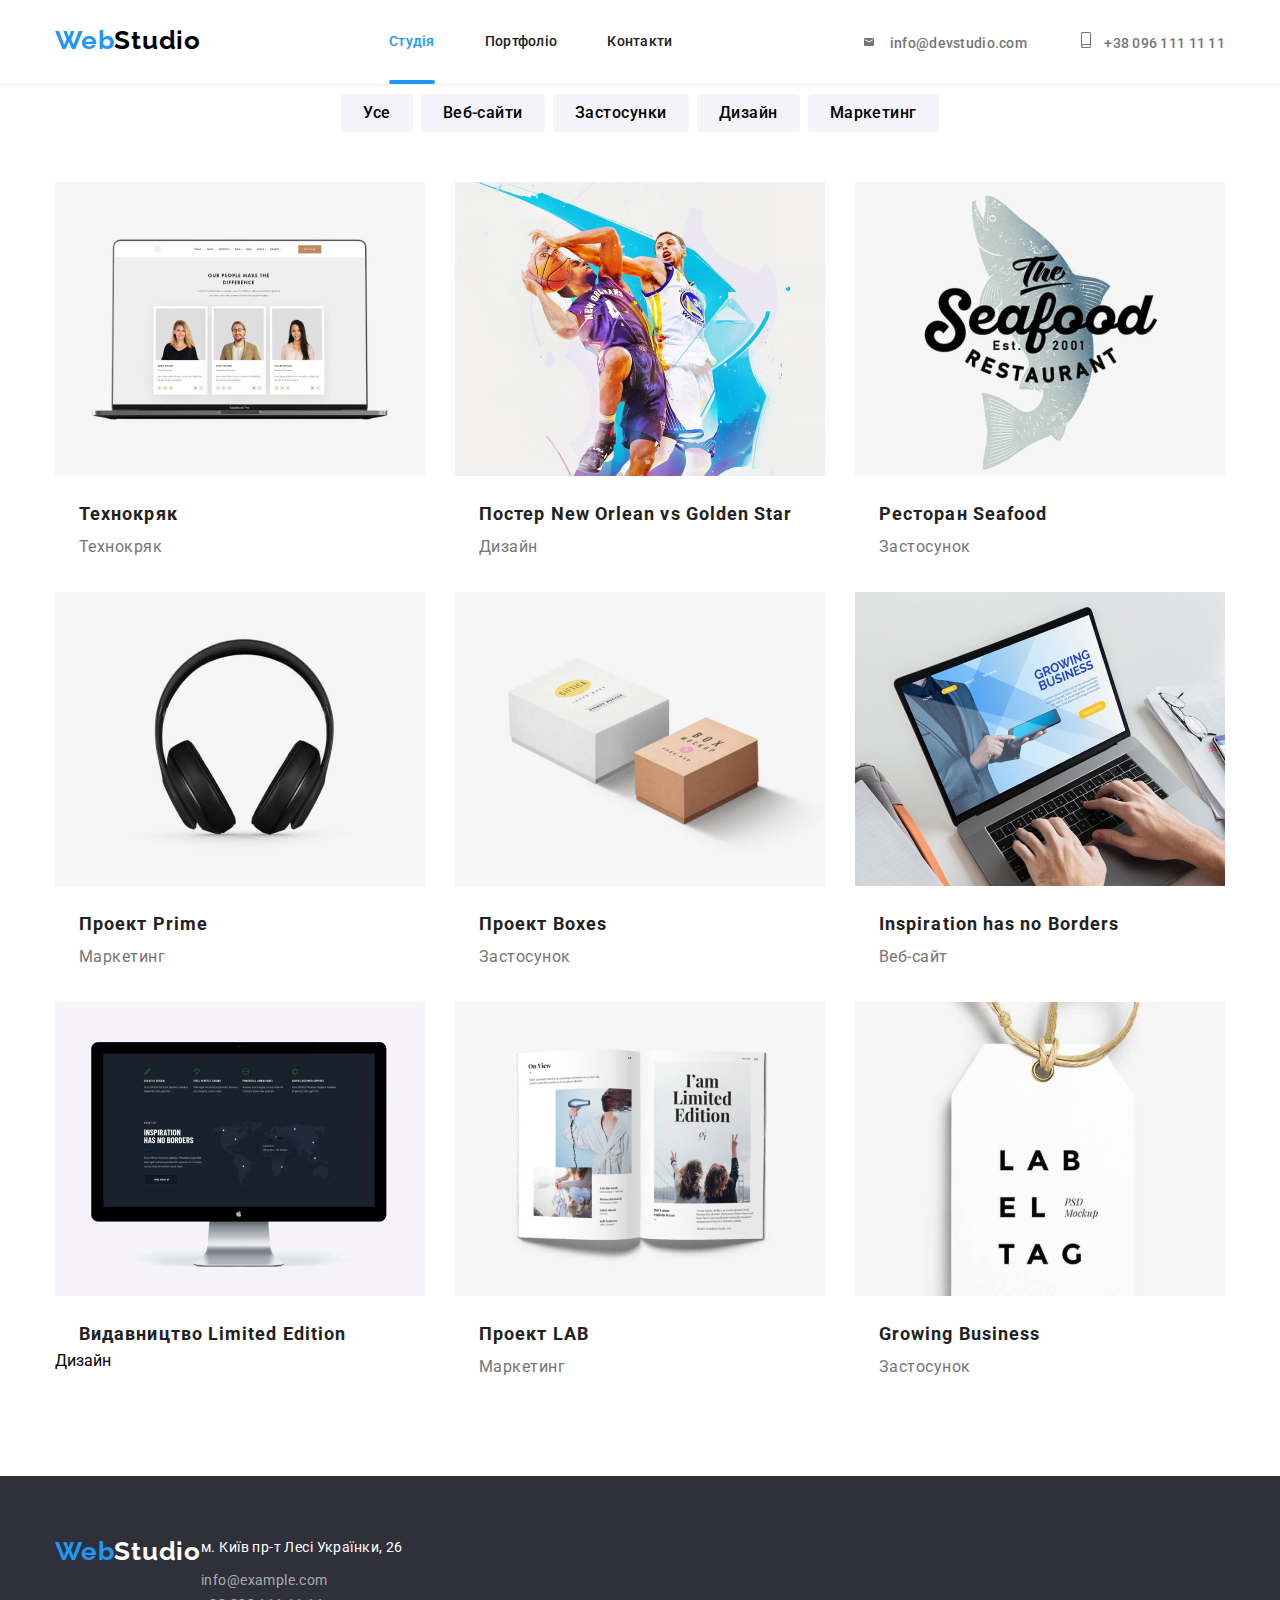
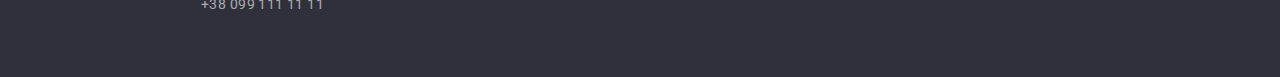
==== portfolio.html @ 844a4386 "fix" ====
<!DOCTYPE html>
<html lang="en">

<head>
    <meta charset="UTF-8">
    <meta name="viewport" content="width=device-width, initial-scale=1.0">
    <title>Document</title>
    <link rel="preconnect" href="https://fonts.googleapis.com">
    <link rel="preconnect" href="https://fonts.gstatic.com" crossorigin>
    <link
        href="https://fonts.googleapis.com/css2?family=Raleway:wght@700&family=Roboto:wght@400;500;700;900&display=swap"
        rel="stylesheet">
    <link rel="stylesheet"
        href="https://cdnjs.cloudflare.com/ajax/libs/modern-normalize/1.0.0/modern-normalize.min.css" />
    <link rel="stylesheet" href="./webstudio.css">
</head>

<body>
    <!-- Хедер -->
    <header class="header">
        <div class="container">
            <a href="" class="logo">Web<span class="logo-sryle">Studio</span></a>
            <nav>
                <ul class="menu-list">
                    <li class="menu-item"><a href="" class="menu-link current">Студія</a></li>
                    <li class="menu-item"><a href="./portfolio.html" class="menu-link " >Портфоліо</a></li>
                    <li class="menu-item"><a href="#cont" class="menu-link">Контакти</a></li>
                </ul>
            </nav>
            <address class="header-addres">

                <a href="mail:info@devstudio.com" target="_blank" class="header-cont">
                    <svg class="header-svg"  width="16" height="12">
                        <use href="Img/symbol-defs.svg#icon-email"></use>
                    </svg>
                    info@devstudio.com</a>
                <a href="tell:+380961111111" target="_blank" class="header-cont">
                    <svg class="header-svg" width="10px" height="16px">
                        <use href="Img/symbol-defs.svg#icon-smartphone"></use>
                    </svg>
                    +38 096 111 11 11</a>
            </address>
        </div>
    </header>

    <main>
        <div class="container">
        <section class="portfolio">
            <h2 class="visually-hidden">Портфоліо</h2>
            <ul class="portfolio-btn-list">
                <li class=""><button type="button" class="portfolio-btn">Усе</button></li>
                <li class=""><button type="button" class="portfolio-btn">Веб-сайти</button></li>
                <li class=""><button type="button" class="portfolio-btn">Застосунки</button></li>
                <li class=""><button type="button" class="portfolio-btn">Дизайн</button></li>
                <li class=""><button type="button" class="portfolio-btn">Маркетинг</button></li>
            </ul>

            <ul class="prijekt-list">
                <!--  -->
                <li class="item">
                    <img src="./Img/img (7).jpg" alt="Технокряк" width="370">
                    <h3 class="portfolio-title">Технокряк</h3>
                    <p class="portfolio-text">Технокряк</p>
                </li>    
                <li class="item" >
                    <img src="./Img/img (8).jpg" alt="" width="370">
                    <h3 class="portfolio-title" >Постер New Orlean vs Golden Star</h3>
                    <p class="portfolio-text" >Дизайн</p>
                </li>
                <li class="item" >
                    <img src="./Img/img (9).jpg" alt="" width="370">
                    <h3 class="portfolio-title">Ресторан Seafood</h3>
                    <p class="portfolio-text">Застосунок</p>
                </li>
                <li class="item">
                    <img src="./Img/img (10).jpg" alt="" width="370">
                    <h3 class="portfolio-title">Проект Prime</h3>
                    <p class="portfolio-text">Маркетинг</p>
                </li>
                <li class="item">
                    <img src="./Img/img (11).jpg" alt="" width="370">
                    <h3 class="portfolio-title">Проект Boxes</h3>
                    <p class="portfolio-text">Застосунок</p>
                </li>
                <li class="item">
                    <img src="./Img/img (15).jpg" alt="" width="370">
                    <h3 class="portfolio-title">Inspiration has no Borders</h3>
                    <p class="portfolio-text">Веб-сайт</p>
                </li>
                <li class="item">
                    <img src="./Img/img (12).jpg" alt="" width="370">
                    <h3 class="portfolio-title">Видавництво Limited Edition</h3>
                    <p>Дизайн</p>
                </li>
                <li class="item">
                    <img src="./Img/img (13).jpg" alt="" width="370">
                    <h3 class="portfolio-title">Проект LAB</h3>
                    <p class="portfolio-text">Маркетинг</p>
                </li>
                <li class="item">
                    <img src="./Img/img (14).jpg" alt="" width="370">
                    <h3 class="portfolio-title">Growing Business</h3>
                    <p class="portfolio-text">Застосунок</p>
                </li>
            </ul>
        </section>
        </div>
    </main>
    <!-- Footer -->

    <footer class="footer">
        <div class="container">
            <a href="" class="footer-logo">Web<span class="footer-logo-style">Studio</span></a>
            <address>
                <ul class="footer-list">
                    <li><a href="https://goo.gl/maps/dQ1mNMhz1SSXz6Sy8" target="_blank" class="address">м. Київ пр-т
                            Лесі Українки,
                            26</a>
                    </li>
                    <li><a href="mail:info@example.com" target="_blank" class="footer-cnt">info@example.com</a></li>
                    <li><a href="tell:+380991111111" target="_blank" class="footer-cnt">+38 099 111 11 11</a></li>
                </ul>
            </address>
        </div>
    </footer>
</body>

</html>
---- webstudio.css ----
:root {
  --accent-color: #2196f3;
  --blak-color: #000;
  --basic-color: #757575;
  --minor-color: #212121;
}

body {
  font-family: "Roboto", sans-serif;
  font-style: normal;
}

a {
  text-decoration: none;
}

li {
  list-style: none;
}

h1,
h2,
h3,
h4,
h5,
h6,
ul,
p {
  margin: 0px;
  padding: 0px;
}

address {
  font-style: normal;
}

.visually-hidden {
  position: absolute !important;
  clip: rect(1px 1px 1px 1px);
  clip: rect(1px, 1px, 1px, 1px);
  padding: 0 !important;
  border: 0 !important;
  height: 1px !important;
  width: 1px !important;
  overflow: hidden;
}

.container {
  width: 1200px;
  padding-left: 15px;
  padding-right: 15px;
  margin-left: auto;
  margin-right: auto;
}

/* Хедер */
.header {
  display: flex;
  border-bottom: 1px solid #ececec;

  position: fixed;
  top: 0px;
  left: 0px;
  width: 100%;
  background-color: #FFF;

  z-index: 100%;
}

.header > .container {
  display: flex;
  justify-content: space-between;
}

.logo {
  color: var(--accent-color);
  font-family: "Raleway", sans-serif;
  font-size: 26px;
  font-style: normal;
  font-weight: 700;
  line-height: normal;
  letter-spacing: 0.78px;

  padding-top: 25px;
  padding-bottom: 24px;
}

.logo-sryle {
  color: #000;
}

.menu-list {
  display: flex;
  padding-left: 0px;
  padding-top: 32px;
  padding-bottom: 32px;
}

.menu-item:not(:last-child) {
  margin-right: 50px;
}

.menu-link {
  color: var(--minor-color);
  font-size: 14px;
  font-style: normal;
  font-weight: 500;
  line-height: normal;
  letter-spacing: 0.28px;
}

.menu-link:hover,
.menu-link:focus{
  color: var(--accent-color);
}

.current{
  position: relative;
  color: var(--accent-color);
}
.current::after{
  position: absolute;
  content:' ';
  width: 100%;
  height: 4px;
  border-radius: 2px;
  bottom: -35px;
left: 0;
background-color: var(--accent-color);
}

.header-addres {
  padding-top: 32px;
  padding-bottom: 32px;
  color: #757575;
}

.header-cont:hover,
.header-cont:focus{
color: #2196f3;
}


.header-cont:not(:last-child) {
  margin-right: 50px;
}

.header-cont {
  color: var(--basic-color);
  font-size: 14px;
  font-style: normal;
  font-weight: 500;
  line-height: normal;
  letter-spacing: 0.28px;
}

.header-svg{
  margin-right: 10px;
  fill: currentColor;
}
/* Герой */
.hero {
  background-color: #2f303a;
  background-image: linear-gradient(rgba(47, 48, 58, 0.40),rgba(47, 48, 58, 0.40)),url(./Img/fon.png);
  padding-top: 200px;
  padding-bottom: 200px;
}

.hero-title {
  color: #fff;
  text-align: center;
  font-size: 44px;

  font-weight: 900;
  line-height: 1.36;
  letter-spacing: 2.64px;
  text-transform: uppercase;

  margin-bottom: 30px;

  width: 696px;
  margin-left: auto;
  margin-right: auto;
}

.hero-btn {
  display: flex;
  margin: 0px auto;
  padding: 10px 32px;

  color: #fff;
  text-align: center;
  font-size: 16px;
  font-style: normal;
  font-weight: 700;
  line-height: 1.87;
  letter-spacing: 0.96px;
cursor: pointer;

  border: none;
  border-radius: 4px;

  background: #2196f3;
  box-shadow: 0px 4px 4px 0px rgba(0, 0, 0, 0.15);
}

.hero-btn:hover,
.hero-btn:focus{
  background-color: #188ce8;
}



/* Наші преваги */
.advantages{
  padding-top: 94px;
}
.adventage-title{
  color: #212121;

  font-size: 14px;
  font-style: normal;
  font-weight: 700;
  line-height: normal;
  letter-spacing: 0.42px;
  text-transform: uppercase;
} 

.advantages-list{
  display: flex;
  flex-wrap: wrap;
  gap: 30px;
}
.advantages-list > .item{
  flex-basis: calc((100% - 90px) / 4);
}

.advantages-tex{
  margin-top: 10px;

  color: var(--basic-color);
    font-size: 14px;
    font-style: normal;
    font-weight: 400;
    line-height: 1.71;
    letter-spacing: 0.42px;
}

/* psewdo element before */
.beefore{
content: '';
width: 270px;
height: 120px;
display: block;
flex-shrink: 0;


background-repeat: no-repeat;
background-position: center;

border-radius: 4px;
background-color: #F5F4FA;;

padding: 25px 100px;
margin-bottom: 30px;

}

.advantages-1{
  background-image: url(./Img/antenna1.png);
}

.advantages-2{
  background-image: url(./Img/clock1.png);
}

.advantages-3{
   background-image: url(./Img/diagram1.png);
}
.advantages-4{
  background-image: url(./Img/astronaut1.png);
}
/* Чим ми займаємося */
.our-work{
  padding-top: 94px;
  padding-bottom: 94px;
}

.our-work-title{
  color: #212121;
text-align: center;
font-size: 36px;
font-style: normal;
font-weight: 700;
line-height: normal;
letter-spacing: 1.08px;


margin-bottom: 30px;
}

.our-work-list{
  display: flex;
  flex-wrap: wrap;
  justify-content: space-between;

}

.our-work-list > .item{
  position: relative;
  flex-basis: calc((100% - 60px) / 3);
}

.our-work-bg{
    background-color: rgba(47, 48, 58, 0.8);
    height: 70px;
    width: 100%;
    
    position: absolute;
    bottom: 0px;
    
    display: flex;
align-items: center;
justify-content: center;
}

.bg-title{
  font-weight: 700;
  font-size: 14px;
  letter-spacing: 0.03em;
  text-transform: uppercase;
  text-align: center;
  color: #fff;
  }


/* team */
.team{
  background-color: #F5F4FA;
  padding-bottom: 94px;
  padding-top: 94px;

}
.team-title{
  color: #212121;
text-align: center;
font-size: 36px;
font-style: normal;
font-weight: 700;
line-height: normal;
letter-spacing: 1.08px;
margin-bottom: 50px;
}

.team-list{
  display: flex;
  justify-content: space-between;
  flex-wrap: wrap;
  gap: 30px;
}

.team-list > .item{
  padding-bottom: 30px;
  flex-basis: calc((100% - 90px) / 4);
  background-color: #FFF;
}

.team-list>.item:hover,
.team-list>.item:focus{
  cursor: pointer;
  border-radius: 0px 0px 4px 4px;
   box-shadow:inset 0px 2px 1px 0px rgba(0, 0, 0, 0.20), 0px 1px 1px 0px rgba(0, 0, 0, 0.14), 0px 1px 3px 0px rgba(0, 0, 0, 0.12);
}


.team-name{
  color: #212121;
text-align: center;
font-size: 16px;
font-style: normal;
font-weight: 500;
line-height: normal;
letter-spacing: 0.48px;
margin-bottom: 10px;
padding-top: 30px;
}

.team-text{
  color: #757575;
text-align: center;
font-size: 16px;
font-style: normal;
font-weight: 400;
line-height: normal;
letter-spacing: 0.48px;
}


.social-list{
  display: flex;
  justify-content: center;
  gap: 10px;
  margin-top: 16px;
}

.social-list > .item{
  width: 44px;
  height: 44px;
}

.social-link{
  display: flex;
  justify-content: center;
  align-items: center;
  width:100%;
  height: 100%;
  border-radius: 50%;
  fill: #AFB1B8;
  background-color: #FFF;
}

.social-link:hover,
.social-link:focus{
  fill: #FFF;
  background-color: var(--accent-color);
}

/* regular custumers */
.regular-customers{
  padding-top: 94px;
  padding-bottom: 94px;
}

.customers-h2{
font-weight: 700;
font-size: 36px;
letter-spacing: 0.03em;
text-align: center;
color: #212121;
}

.customers-list{
  display: flex;
  justify-content: center;
  gap: 30px;
}

.customers-list > .item{
  width: 170;
  height: 92px;
  border-radius: 4px;
  border: 1px solid #AFB1B8;
  padding: 20px 62px;
  margin-top: 40px;
}

.customers-list > .item:hover,
.customers-list > .item:focus{
  cursor: pointer;
  border-color: var(--accent-color);
}

.customers-link{
  display: flex;
  justify-content: center;
  align-items: center;

}

.customer-svg{
  fill: #AFB1B8;
}

.customer-svg:hover,
.customer-svg:focus{
  fill: var(--accent-color);
}
/* footer */
.footer {
  padding-top: 60px;
  padding-bottom: 60px;
  background-color: #2f303a;
}

.footer-logo {
  color: var(--accent-color);
  font-family: "Raleway", sans-serif;
  font-size: 26px;
  font-weight: 700;
  line-height: normal;
  letter-spacing: 0.78px;

  display: block;
  margin-bottom: 20px;
}

.footer-logo-style {
  color: #fff;
}

.footer.logo-sryle:hover,
.footer-logo-style:focus{
  color: var(--accent-color);
}


.footer-list {
  padding-left: 0px;
}

.address {
  color: #fff;

  font-size: 14px;
  font-weight: 400;
  line-height: 1.71;
  letter-spacing: 0.42px;

  display: block;
  margin-bottom: 9px;
}

.footer-cnt {
  color: rgba(255, 255, 255, 0.6);
  font-size: 14px;
  font-weight: 400;
  line-height: 1.71;
  letter-spacing: 0.42px;

  display: block;
}

.footer-cnt:not(:last-child) {
  margin-bottom: 9px;
  display: block;
}

.footer-title {
  display: flex;

  font-weight: 700;
  font-size: 14px;
  letter-spacing: 0.03em;
  text-transform: uppercase;
  color: #fff;

  margin-bottom: 20px;

}

.widhet-block{
  flex-basis: calc(50% - 15px);
}

.footer > .container{
  display: flex;
  justify-content: start;
}

.social-list-ft{
  display: flex;
  justify-content: start;
  gap: 10px;
  margin-top: 16px;
}

.social-list-ft > .item{
width: 44px;
height: 44px;
}

.social-link-ft{
  display: flex;
  justify-content: center;
  align-items: center;
  width:100%;
  height: 100%;
  border-radius: 50%;
  fill: #FFF;
  background-color: rgba(255, 255, 255, 0.1);
}

.social-link-ft:hover,
.social-link-ft:focus{
  fill: #FFF;
  background-color: var(--accent-color);
}

.footer-form{
display: flex;
gap: 12px;
}

.footer-form-iput{
  outline: none;
  cursor: pointer;
  border: 1px solid rgba(255, 255, 255, 0.3);
border-radius: 4px;
width: 358px;
box-shadow: 0 4px 4px 0 rgba(0, 0, 0, 0.15);
background-color: rgba(33, 150, 243, 0);
padding: 15px 16px;
}

.footer-form-btn{
  font-weight: 700;
  font-size: 16px;
  line-height: 187%;
  letter-spacing: 0.06em;
  text-align: center;
  color: #fff;

  border-radius: 4px;
  box-shadow: 0 4px 4px 0 rgba(0, 0, 0, 0.15);
  background-color: var(--accent-color);
  padding: 10px 28px;
  display: flex;
  gap: 10px;
  align-items: center;
  cursor: pointer;
}

.footer-form-btn:hover,
.footer-form-btn:focus{
  background-color: #3d9ff0;
}

.footer-form-iput:focus-within{
border-color: #3d9ff0;
}

.footer-form-svg{
  fill: #ececec;
}

/* portfolio */

.portfolio{
padding-top: 94px;
padding-bottom: 94px;
}

.portfolio-btn-list{
display: flex;
gap: 8px;
justify-content: center;
margin-bottom: 50px;
}


.portfolio-btn{
  color: var(--blak-color);
  text-align: center;
  font-size: 16px;
  font-weight: 500;
  line-height: 1.62;
  letter-spacing: 0.48px;
  
  padding: 6px 22px;
border-radius: 4px;
  background-color: #F5F4FA;
  border: none;
  padding: 6px 22px;
}

.portfolio-btn:hover,
.portfolio-btn:focus{
  cursor: pointer;
  border-radius: 4px;
   background-color: #2196F3;
    color: #FFF;
    box-shadow: 0px 2px 2px 0px rgba(0, 0, 0, 0.12), 0px 1px 2px 0px rgba(0, 0, 0, 0.08), 0px 3px 1px 0px rgba(0, 0, 0, 0.10);
}


.portfolio-title{
  color: #212121;
  font-size: 18px;
  font-style: normal;
  font-weight: 700;
  line-height: 36px; /* 200% */
  letter-spacing: 1.08px;
  margin-top: 20px;
  padding-left: 24px;
}

.portfolio-text{
  color: #757575;
font-size: 16px;
font-style: normal;
font-weight: 400;
line-height: 30px; /* 187.5% */
letter-spacing: 0.48px;
padding-left: 24px;
}

.prijekt-box:hover,
.prijekt-box:focus{
cursor: pointer;
border: 1px solid #eee;
background: #FFF

}

.prijekt-list > .item:hover,
.prijekt-list > .item:focus{
  border: 1px solid #EEE;

  background: #FFF;
  
  box-shadow: 1px 4px 6px 0px rgba(0, 0, 0, 0.16), 0px 4px 4px 0px rgba(0, 0, 0, 0.06), 0px 1px 1px 0px rgba(0, 0, 0, 0.12);
  

}

.prijekt-list{
  gap: 30px;
  display: flex;
  flex-wrap: wrap;
  justify-content: center;
}

.prijekt-list > .item {
  flex-basis: calc((100% - 60px) / 3);

}

img{
  display: block;
  width: 100%;
height: auto;
}

/* hero-modal */
.backdrop{
  position: fixed;
  top: 0;
  left: 0;
  width: 100%;
  height: 100%;
  background-color: rgba(0, 0, 0, 0.7);
  opacity: 1;
  z-index: 999;
  }
  
  .backdrop.is-hidden {
  opacity: 0;
  pointer-events: none;
  }
  
  .no-scroll{
  overflow: hidden;
  }
  
  .modal{
  position: absolute;
  top: 50%;
  left: 50%;
  transform: translate(-50%, -50%);
  width: 528px;
  min-height: 581px;
  border-radius: 4px;
  padding: 40px;
  box-shadow: 0 2px 1px 0 rgba(0, 0, 0, 0.2), 0 1px 1px 0 rgba(0, 0, 0, 0.14), 0 1px 3px 0 rgba(0, 0, 0, 0.12);
background: #fff;
  background-color: #fff;
  }
  .modal-title{
    font-weight: 700;
font-size: 20px;
letter-spacing: 0.03em;
text-align: center;
color: var(--minor-color);

margin-bottom: 12px;
  }
.modal-btn{
  display: flex;
justify-content: center;
align-items: center;
position: absolute;
top: 8px;
right: 8px;
cursor: pointer;
padding: 6px;
border-radius: 100%;
fill: #000;
stroke-width: 1px;
border: 1px solid rgba(0, 0, 0, 0.1);

background: transparent;

}

.modal-btn:hover,
.modal-btn:focus{
  border-color: var(--accent-color);
}


.modal-icon-close:hover,
.modal-icon-close:focus{
fill: var(--accent-color);
}

  .modal-form{
display: flex;
flex-direction: column;
gap: 28px;

margin-bottom: 20px;
  }
  
.form-fiel{

}

.form-input{
  border: 1px solid rgba(33, 33, 33, 0.2);
  border-radius: 4px;
  width: 100%;
  height: 40px;
  padding-left: 43px;

  outline: none;
  cursor: pointer;
  position: relative;
}

.modal-icon{
  position: absolute;
  transform: translatey(-50%);
  top: 50%;
  left: 12px;
}

.form-input:focus-within{
  border-color: var(--accent-color);
}

.modal-position{
  position: relative;
}

.modal-position:focus-within .modal-icon{
  fill: var(--accent-color);
}

  .form-label{
font-weight: 400;
font-size: 12px;
letter-spacing: 0.01em;
color: var(--basic-color);

margin-bottom: 4px;
  }

.form-text{

font-weight: 400;
font-size: 14px;
line-height: 171%;
letter-spacing: 0.03em;
color: var(--basic-color);
margin-right: 7px;
}

  .form-link{
color: var(--accent-color);

  }

  .feedback{
width: 100%;
height: 120px;
resize: none;
outline: none;
border: 1px solid rgba(33, 33, 33, 0.2);
border-radius: 4px;
padding: 12px 16px;
  }

  .feedback:focus-within{
    border: 1px solid var(--accent-color);
    }

.feedback::placeholder{
  font-family: var(--font-family);
font-weight: 400;
font-size: 14px;
letter-spacing: 0.01em;
color: rgba(117, 117, 117, 0.5);
}

.check-box{
  display: flex;
  align-items: center;
  margin-left: 7px;
}

.form-checkbox{
width: 15px;
height: 15px;
cursor: pointer;
margin-right: 7px;
}

  .modal-submit{
    border-radius: 4px;
    padding: 10px 57px;
font-weight: 700;
font-size: 16px;
line-height: 187%;
letter-spacing: 0.06em;
text-align: center;
color: #fff;
    box-shadow: 0 4px 4px 0 rgba(0, 0, 0, 0.15);
background: #188ce8;
border: none ;

display: flex;
margin-left: auto;
margin-right: auto;
  }

  .modal-submit:hover,
  .modal-submit:focus{
    background-color: #3d9ff0;
    cursor: pointer;
  }
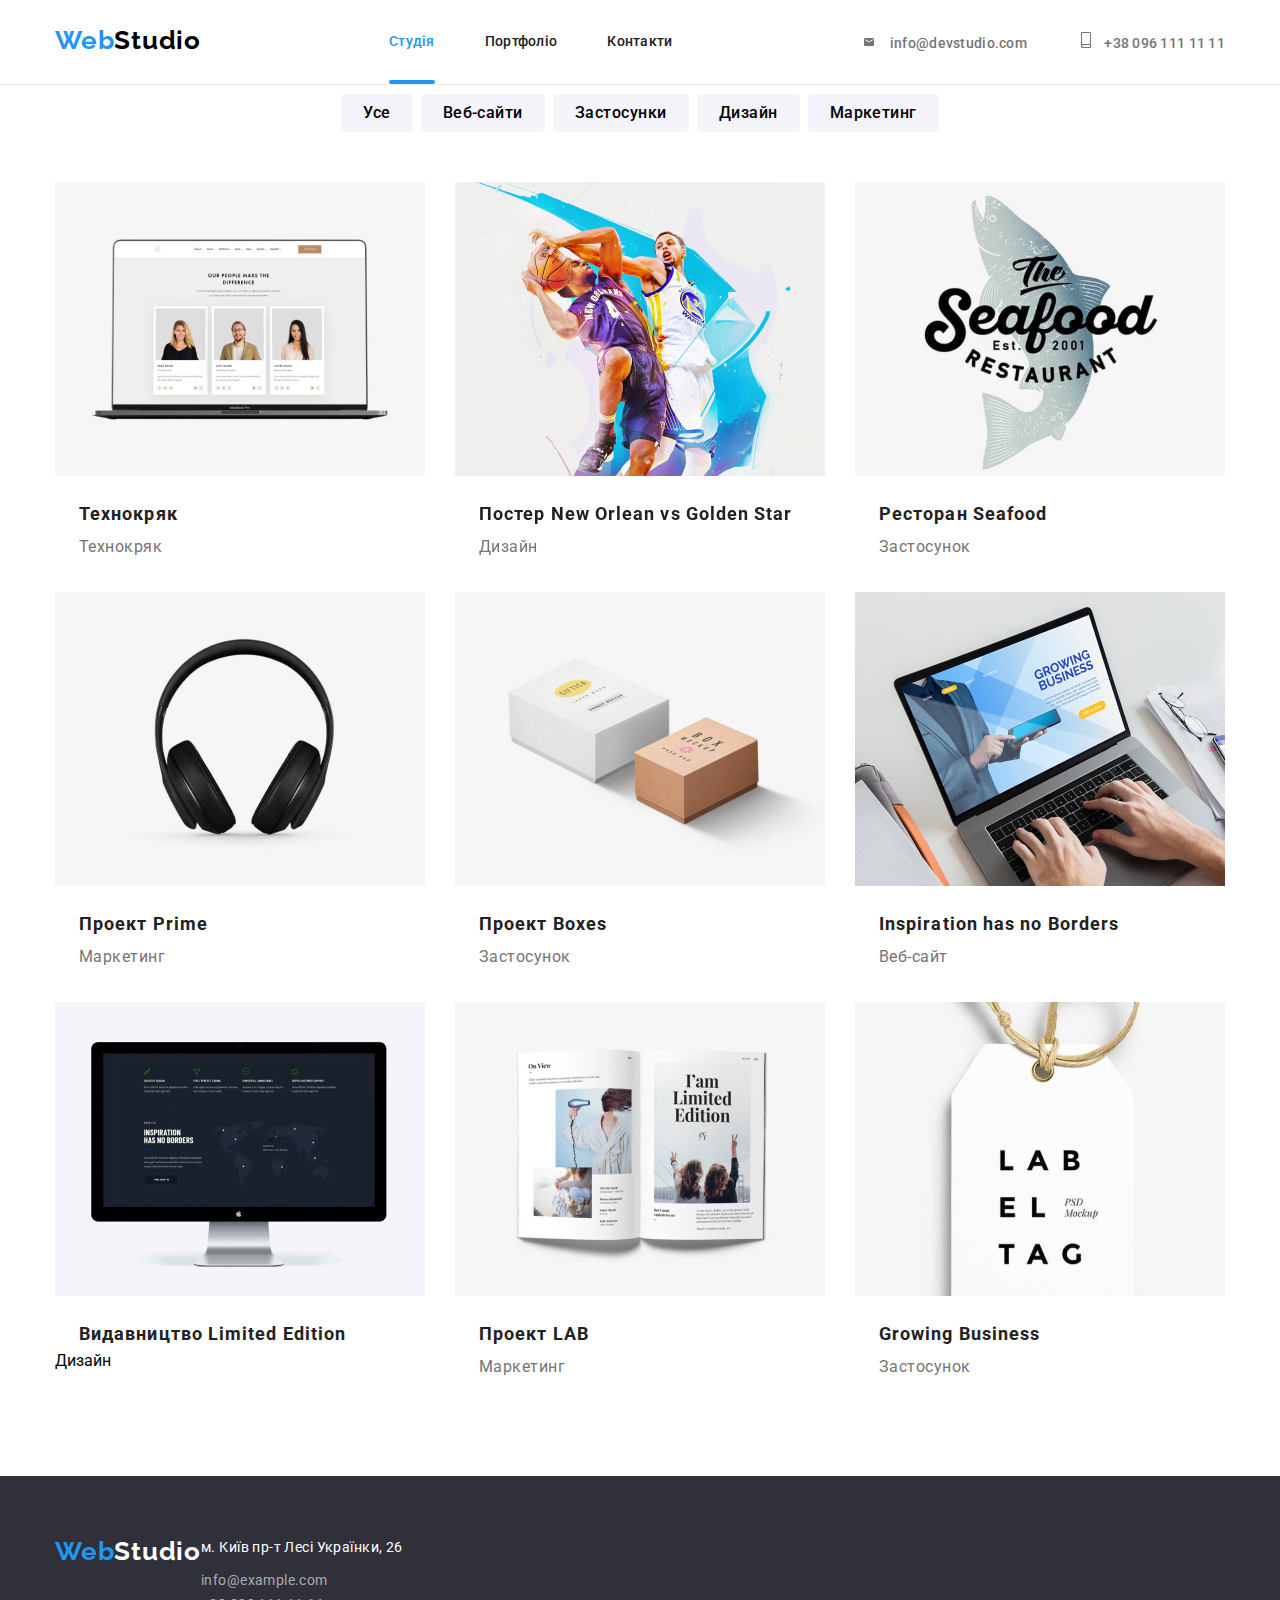
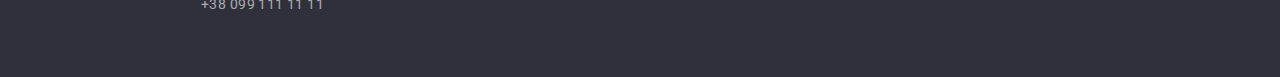
==== commit a89c2a39: "fix" ====
--- a/portfolio.html
+++ b/portfolio.html
@@ -58,14 +58,28 @@
             <ul class="prijekt-list">
                 <!--  -->
                 <li class="item">
-                    <img src="./Img/img (7).jpg" alt="Технокряк" width="370">
+                    <a href="" class="prijekt-link">
+                      <div class="overlavy-tumb">
+                        <div class="overlavy">
+                            <p class="overlavy-text">Ресурс пропонує комплексні пропозиції з різним рівнем функціоналу та сервісів. Все це дозволить відвідувачу отримати вичерпні відомості про компанію чи приватну особу.</p>
+                        </div>
+                        <img src="./Img/img (7).jpg" alt="Технокряк" width="370"></div>
+                       
                     <h3 class="portfolio-title">Технокряк</h3>
                     <p class="portfolio-text">Технокряк</p>
+                    </a>
                 </li>    
                 <li class="item" >
+                    <a href="" class="prijekt-link">
+                    <div class="overlavy-tumb">
+                        <div class="overlavy">
+                            <p class="overlavy-text">Ресурс пропонує комплексні пропозиції з різним рівнем функціоналу та сервісів. Все це дозволить відвідувачу отримати вичерпні відомості про компанію чи приватну особу.</p>
+                        </div>
                     <img src="./Img/img (8).jpg" alt="" width="370">
                     <h3 class="portfolio-title" >Постер New Orlean vs Golden Star</h3>
                     <p class="portfolio-text" >Дизайн</p>
+                    </a>
+                
                 </li>
                 <li class="item" >
                     <img src="./Img/img (9).jpg" alt="" width="370">
--- a/webstudio.css
+++ b/webstudio.css
@@ -730,7 +730,35 @@
   width: 100%;
 height: auto;
 }
-
+/* overlave */
+.prijekt-link:hover .overlavy{
+  transform: translateY(0);
+}
+
+.overlavy-tumb{
+  position: relative;
+  overflow: hidden;
+}
+
+.overlavy{
+position: absolute;
+top: 0;
+left: 0;
+width: 100%;
+height: 100%;
+background-color: rgba(33, 150, 243, 0.9);
+transform: translateY(100%);
+transition: transform 250ms;
+}
+
+.overlavy-text{
+font-weight: 400;
+font-size: 18px;
+line-height: 156%;
+letter-spacing: 0.03em;
+color: #fff;
+padding: 63px 24px;
+}
 /* hero-modal */
 .backdrop{
   position: fixed;
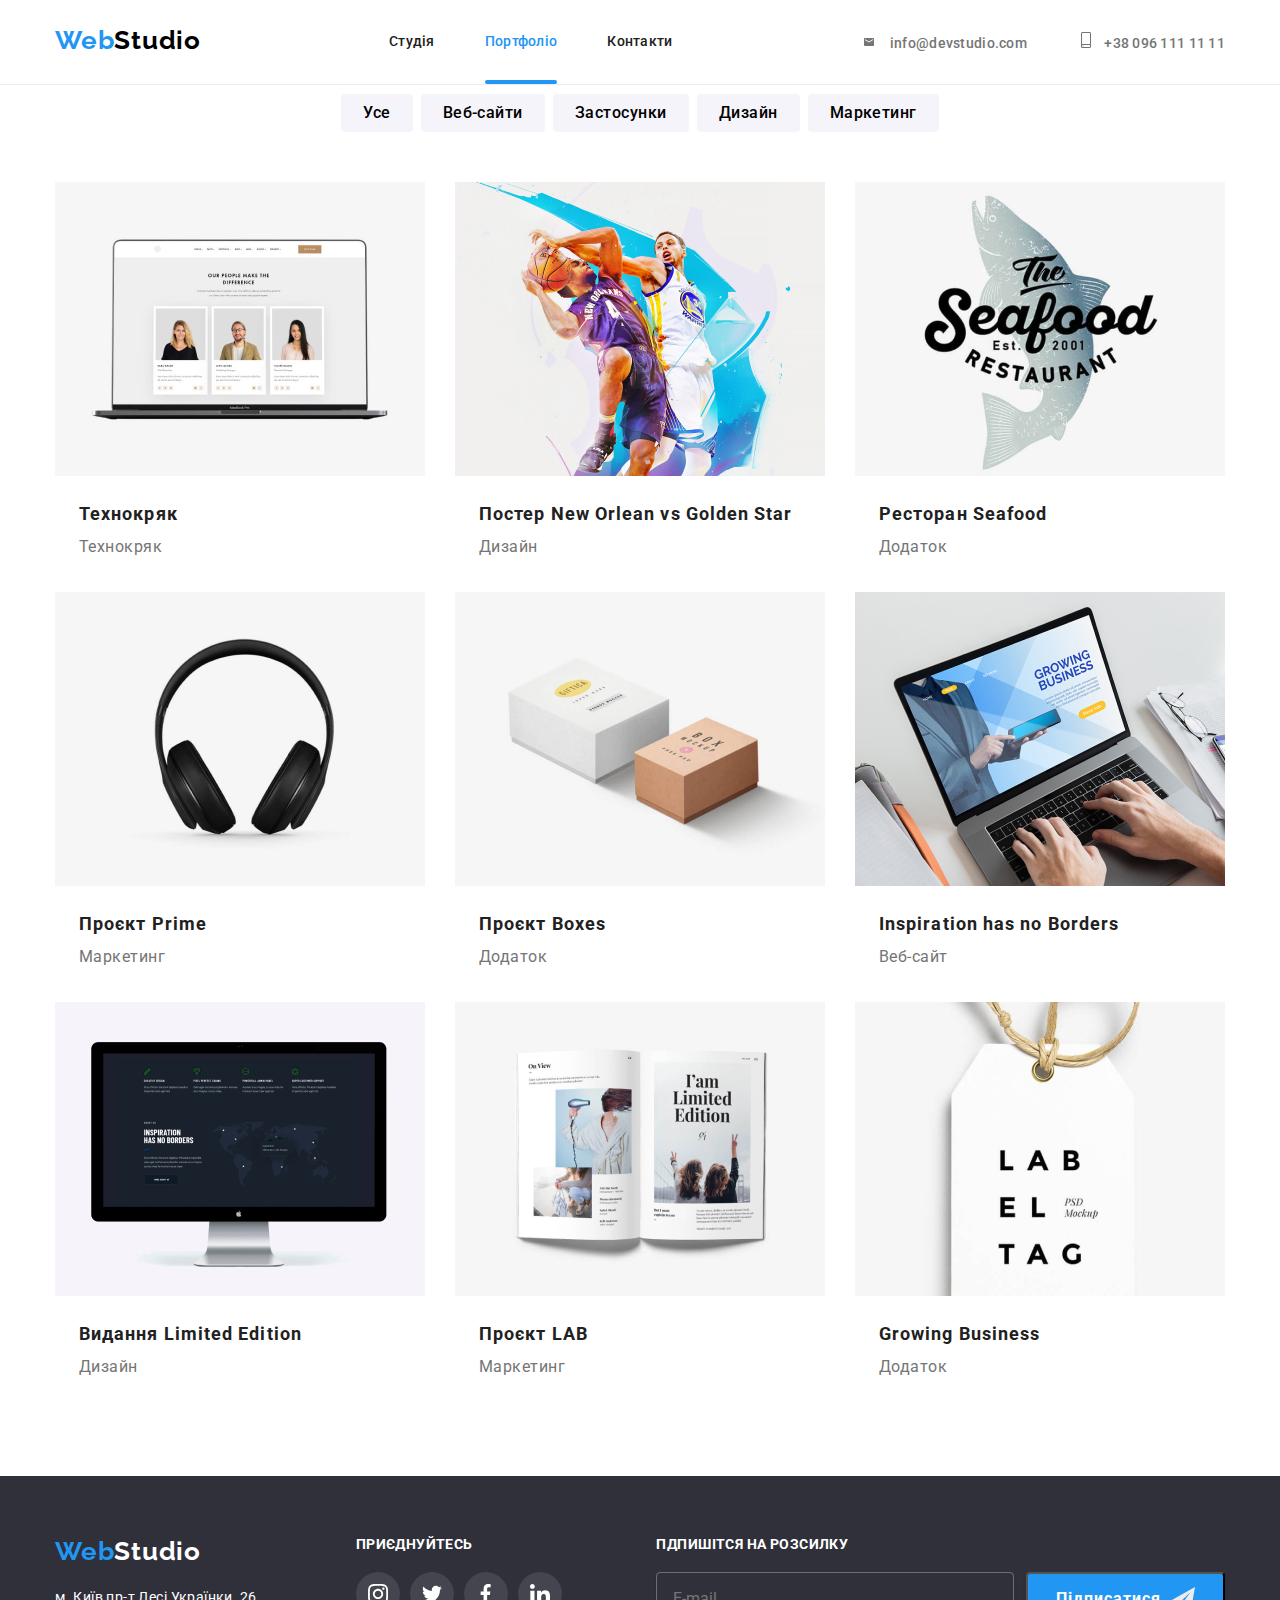
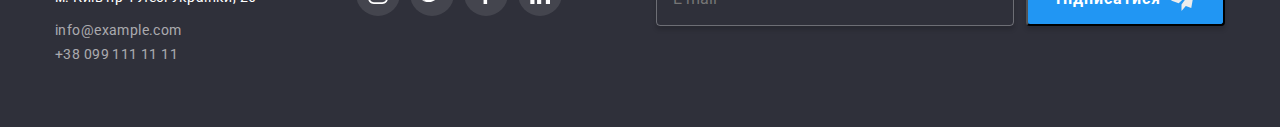
==== commit 3bc78dc2: "fix" ====
--- a/portfolio.html
+++ b/portfolio.html
@@ -22,8 +22,8 @@
             <a href="" class="logo">Web<span class="logo-sryle">Studio</span></a>
             <nav>
                 <ul class="menu-list">
-                    <li class="menu-item"><a href="" class="menu-link current">Студія</a></li>
-                    <li class="menu-item"><a href="./portfolio.html" class="menu-link " >Портфоліо</a></li>
+                    <li class="menu-item"><a href="./index.html" class="menu-link ">Студія</a></li>
+                    <li class="menu-item"><a href="./portfolio.html" class="menu-link current " >Портфоліо</a></li>
                     <li class="menu-item"><a href="#cont" class="menu-link">Контакти</a></li>
                 </ul>
             </nav>
@@ -71,50 +71,99 @@
                 </li>    
                 <li class="item" >
                     <a href="" class="prijekt-link">
-                    <div class="overlavy-tumb">
-                        <div class="overlavy">
-                            <p class="overlavy-text">Ресурс пропонує комплексні пропозиції з різним рівнем функціоналу та сервісів. Все це дозволить відвідувачу отримати вичерпні відомості про компанію чи приватну особу.</p>
-                        </div>
-                    <img src="./Img/img (8).jpg" alt="" width="370">
-                    <h3 class="portfolio-title" >Постер New Orlean vs Golden Star</h3>
-                    <p class="portfolio-text" >Дизайн</p>
-                    </a>
-                
+                        <div class="overlavy-tumb">
+                          <div class="overlavy">
+                              <p class="overlavy-text">Ресурс пропонує комплексні пропозиції з різним рівнем функціоналу та сервісів. Все це дозволить відвідувачу отримати вичерпні відомості про компанію чи приватну особу.</p>
+                          </div>
+                          <img src="./Img/img (8).jpg" alt="Технокряк" width="370"></div>
+                         
+                      <h3 class="portfolio-title">Постер New Orlean vs Golden Star</h3>
+                      <p class="portfolio-text">Дизайн</p>
+                      </a>
                 </li>
                 <li class="item" >
-                    <img src="./Img/img (9).jpg" alt="" width="370">
-                    <h3 class="portfolio-title">Ресторан Seafood</h3>
-                    <p class="portfolio-text">Застосунок</p>
-                </li>
-                <li class="item">
-                    <img src="./Img/img (10).jpg" alt="" width="370">
-                    <h3 class="portfolio-title">Проект Prime</h3>
-                    <p class="portfolio-text">Маркетинг</p>
-                </li>
-                <li class="item">
-                    <img src="./Img/img (11).jpg" alt="" width="370">
-                    <h3 class="portfolio-title">Проект Boxes</h3>
-                    <p class="portfolio-text">Застосунок</p>
-                </li>
-                <li class="item">
-                    <img src="./Img/img (15).jpg" alt="" width="370">
-                    <h3 class="portfolio-title">Inspiration has no Borders</h3>
-                    <p class="portfolio-text">Веб-сайт</p>
-                </li>
-                <li class="item">
-                    <img src="./Img/img (12).jpg" alt="" width="370">
-                    <h3 class="portfolio-title">Видавництво Limited Edition</h3>
-                    <p>Дизайн</p>
-                </li>
-                <li class="item">
-                    <img src="./Img/img (13).jpg" alt="" width="370">
-                    <h3 class="portfolio-title">Проект LAB</h3>
-                    <p class="portfolio-text">Маркетинг</p>
-                </li>
-                <li class="item">
-                    <img src="./Img/img (14).jpg" alt="" width="370">
-                    <h3 class="portfolio-title">Growing Business</h3>
-                    <p class="portfolio-text">Застосунок</p>
+                    <a href="" class="prijekt-link">
+                        <div class="overlavy-tumb">
+                          <div class="overlavy">
+                              <p class="overlavy-text">Ресурс пропонує комплексні пропозиції з різним рівнем функціоналу та сервісів. Все це дозволить відвідувачу отримати вичерпні відомості про компанію чи приватну особу.</p>
+                          </div>
+                          <img src="./Img/img (9).jpg" alt="Технокряк" width="370"></div>
+                         
+                      <h3 class="portfolio-title">Ресторан Seafood</h3>
+                      <p class="portfolio-text">Додаток</p>
+                      </a>
+                </li>
+                <li class="item">
+                    <a href="" class="prijekt-link">
+                        <div class="overlavy-tumb">
+                          <div class="overlavy">
+                              <p class="overlavy-text">Ресурс пропонує комплексні пропозиції з різним рівнем функціоналу та сервісів. Все це дозволить відвідувачу отримати вичерпні відомості про компанію чи приватну особу.</p>
+                          </div>
+                          <img src="./Img/img (10).jpg" alt="Технокряк" width="370"></div>
+                         
+                      <h3 class="portfolio-title">Проєкт Prime</h3>
+                      <p class="portfolio-text">Маркетинг</p>
+                      </a>
+                </li>
+                <li class="item">
+                    <a href="" class="prijekt-link">
+                        <div class="overlavy-tumb">
+                          <div class="overlavy">
+                              <p class="overlavy-text">Ресурс пропонує комплексні пропозиції з різним рівнем функціоналу та сервісів. Все це дозволить відвідувачу отримати вичерпні відомості про компанію чи приватну особу.</p>
+                          </div>
+                          <img src="./Img/img (11).jpg" alt="Технокряк" width="370"></div>
+                         
+                      <h3 class="portfolio-title">Проєкт Boxes</h3>
+                      <p class="portfolio-text">Додаток</p>
+                      </a>
+                </li>
+                <li class="item">
+                    <a href="" class="prijekt-link">
+                        <div class="overlavy-tumb">
+                          <div class="overlavy">
+                              <p class="overlavy-text">Ресурс пропонує комплексні пропозиції з різним рівнем функціоналу та сервісів. Все це дозволить відвідувачу отримати вичерпні відомості про компанію чи приватну особу.</p>
+                          </div>
+                          <img src="./Img/img (15).jpg" alt="Технокряк" width="370"></div>
+                         
+                      <h3 class="portfolio-title">Inspiration has no Borders</h3>
+                      <p class="portfolio-text">Веб-сайт</p>
+                      </a>
+                </li>
+                <li class="item">
+                    <a href="" class="prijekt-link">
+                        <div class="overlavy-tumb">
+                          <div class="overlavy">
+                              <p class="overlavy-text">Ресурс пропонує комплексні пропозиції з різним рівнем функціоналу та сервісів. Все це дозволить відвідувачу отримати вичерпні відомості про компанію чи приватну особу.</p>
+                          </div>
+                          <img src="./Img/img (12).jpg" alt="Технокряк" width="370"></div>
+                         
+                      <h3 class="portfolio-title">Видання Limited Edition</h3>
+                      <p class="portfolio-text">Дизайн</p>
+                      </a>
+                </li>
+                <li class="item">
+                    <a href="" class="prijekt-link">
+                        <div class="overlavy-tumb">
+                          <div class="overlavy">
+                              <p class="overlavy-text">Ресурс пропонує комплексні пропозиції з різним рівнем функціоналу та сервісів. Все це дозволить відвідувачу отримати вичерпні відомості про компанію чи приватну особу.</p>
+                          </div>
+                          <img src="./Img/img (13).jpg" alt="Технокряк" width="370"></div>
+                         
+                      <h3 class="portfolio-title">Проєкт LAB</h3>
+                      <p class="portfolio-text">Маркетинг</p>
+                      </a>
+                </li>
+                <li class="item">
+                    <a href="" class="prijekt-link">
+                        <div class="overlavy-tumb">
+                          <div class="overlavy">
+                              <p class="overlavy-text">Ресурс пропонує комплексні пропозиції з різним рівнем функціоналу та сервісів. Все це дозволить відвідувачу отримати вичерпні відомості про компанію чи приватну особу.</p>
+                          </div>
+                          <img src="./Img/img (14).jpg" alt="Технокряк" width="370"></div>
+                         
+                      <h3 class="portfolio-title">Growing Business</h3>
+                      <p class="portfolio-text">Додаток</p>
+                      </a>
                 </li>
             </ul>
         </section>
@@ -122,21 +171,71 @@
     </main>
     <!-- Footer -->
 
-    <footer class="footer">
+    <footer class="footer" id="cont">
         <div class="container">
-            <a href="" class="footer-logo">Web<span class="footer-logo-style">Studio</span></a>
-            <address>
-                <ul class="footer-list">
-                    <li><a href="https://goo.gl/maps/dQ1mNMhz1SSXz6Sy8" target="_blank" class="address">м. Київ пр-т
-                            Лесі Українки,
-                            26</a>
-                    </li>
-                    <li><a href="mail:info@example.com" target="_blank" class="footer-cnt">info@example.com</a></li>
-                    <li><a href="tell:+380991111111" target="_blank" class="footer-cnt">+38 099 111 11 11</a></li>
+            <div class="widhet-block">
+                <a href="" class="footer-logo">Web<span class="footer-logo-style">Studio</span></a>
+                <address>
+                    <ul class="footer-list">
+                        <li><a href="https://goo.gl/maps/dQ1mNMhz1SSXz6Sy8" target="_blank" class="address">м. Київ пр-т
+                                Лесі Українки,
+                                26</a>
+                        </li>
+                        <li><a href="mail:info@example.com" target="_blank" class="footer-cnt">info@example.com</a></li>
+                        <li><a href="tell:+380991111111" target="_blank" class="footer-cnt">+38 099 111 11 11</a></li>
+                    </ul>
+                </address>
+            </div>
+            <div class="widhet-block">
+                <h2 class="footer-title">Приєднуйтесь</h2>
+                <!--social-list -->
+                <ul class="social-list-ft">
+                    <li class="item">
+<a href="" class="social-link-ft">
+                        <svg class="social-svg" width="20" height="20">
+                            <use href="./Img/symbol-defs.svg#icon-instagram"></use>
+                        </svg>
+                    </a>
+                    </li>
+                    
+                    <li class="item">
+                        <a href="" class="social-link-ft">
+                        <svg class="social-svg" width="20" height="20">
+                            <use href="./Img/symbol-defs.svg#icon-twitter"></use>
+                        </svg>
+                        </a>
+                    </li>
+                    <li class="item">
+                        <a href="" class="social-link-ft">
+                        <svg class="social-svg" width="20" height="20">
+                            <use href="./Img/symbol-defs.svg#icon-facebuk"></use>
+                        </svg>
+                        </a>
+                    </li>
+                    <li class="item">
+                        <a href="" class="social-link-ft">
+                        <svg class="social-svg" width="20" height="20">
+                            <use href="./Img/symbol-defs.svg#icon-linkedin"></use>
+                        </svg>
+                        </a>
+                    </li>
                 </ul>
-            </address>
+            </div>
+
+
+            <div class="widhet-block">
+<h2 class="footer-title">Пдпишітся на розсилку</h2>
+<form class="footer-form">
+<input type="email" placeholder="E-mail" class="footer-form-iput">
+<button type="button" class="footer-form-btn" >Підписатися
+<svg width="24" height="24" class="footer-form-svg">
+    <use href="./Img/symbol-defs.svg#icon-iconsend"></use>
+</svg>
+</button>
+</form>
+            </div>
+
+
+
         </div>
-    </footer>
-</body>
-
-</html>+    </footer>--- a/webstudio.css
+++ b/webstudio.css
@@ -107,6 +107,9 @@
   font-weight: 500;
   line-height: normal;
   letter-spacing: 0.28px;
+  transition-property: color ;
+  transition-duration: 250ms;
+  transition-timing-function:cubic-bezier(0.4, 0, 0.2, 1) ;
 }
 
 .menu-link:hover,
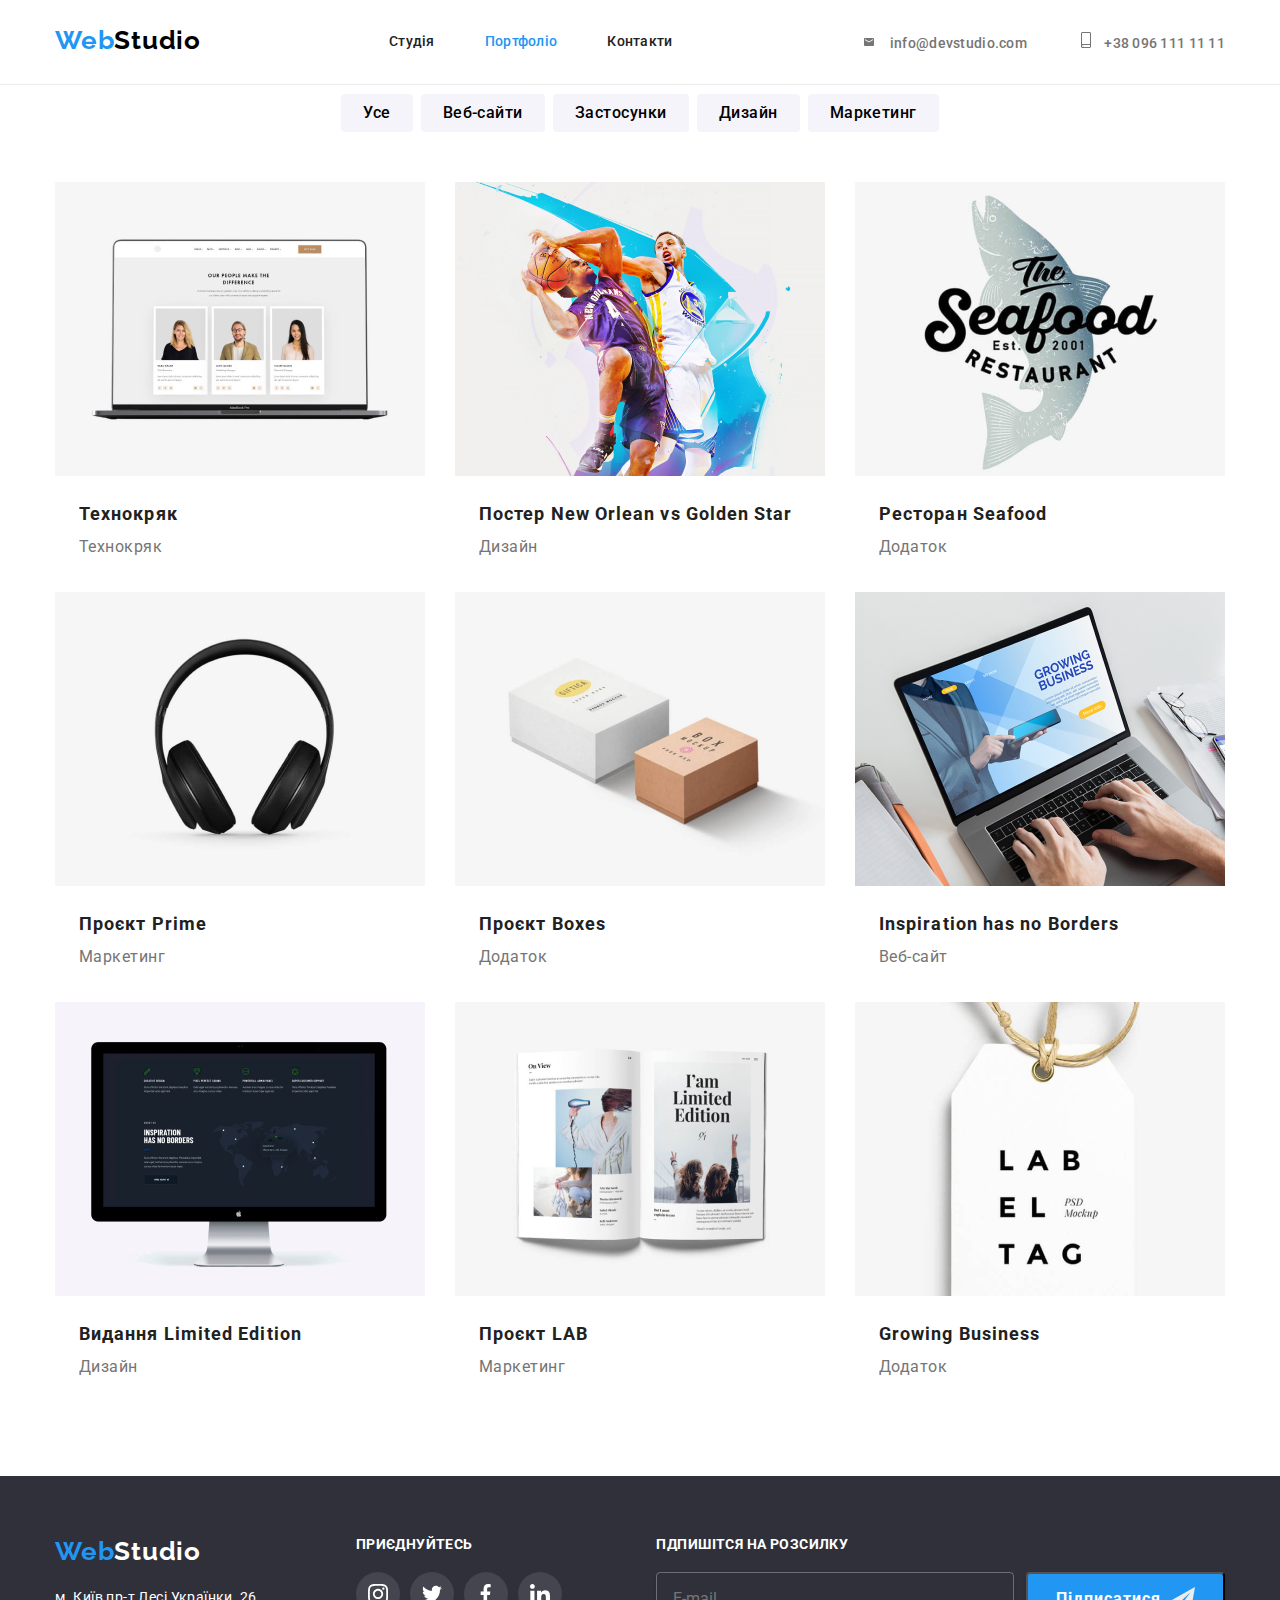
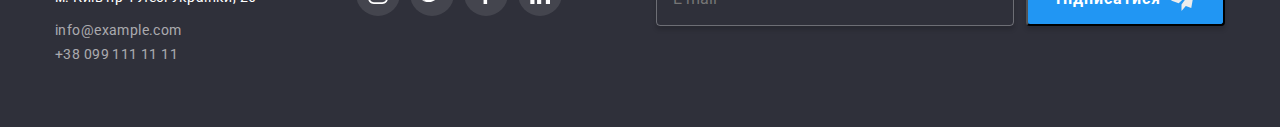
==== commit a6a97068: "fix" ====
--- a/portfolio.html
+++ b/portfolio.html
@@ -12,7 +12,7 @@
         rel="stylesheet">
     <link rel="stylesheet"
         href="https://cdnjs.cloudflare.com/ajax/libs/modern-normalize/1.0.0/modern-normalize.min.css" />
-    <link rel="stylesheet" href="./webstudio.css">
+    <link rel="stylesheet" href="./css/webstudio.min.css">
 </head>
 
 <body>
@@ -170,7 +170,6 @@
         </div>
     </main>
     <!-- Footer -->
-
     <footer class="footer" id="cont">
         <div class="container">
             <div class="widhet-block">
@@ -238,4 +237,59 @@
 
 
         </div>
+    </footer>
+    <!-- modal -->
+
+<div class="backdrop is-hidden" data-modal>
+    <div class="modal">
+        <h2 class="modal-title">Залиште свої дані, Ми вам зателефонуємо</h2>
+        <button type="submit" class="modal-btn">
+            <svg class="modal-icon-close" width="18" height="18">
+                <use href="./Img/symbol-defs.svg#icon-close"></use>
+            </svg>
+        </button>
+        <form class="modal-form">
+            <div class="form-fiel">
+            <label for="username" class="form-label">ім'я</label>
+            <div class="modal-position">
+                <input type="text" id="username" autofocus required class="form-input">
+                <svg class="modal-icon" width="18" height="18">
+                    <use href="./Img/symbol-defs.svg#icon-person"></use>
+                </svg>
+            </div>
+</div>
+<div class="form-fiel">
+            <label for="numberphone" class="form-label">телефон</label>
+            <div class="modal-position">
+                <input type="text" id="username" autofocus required class="form-input">
+                <svg class="modal-icon" width="18" height="18">
+                    <use href="./Img/symbol-defs.svg#icon-phone"></use>
+                </svg>
+            </div>
+</div>
+<div class="form-fiel">
+            <label for="email" class="form-label">пошта</label>
+            <div class="modal-position">
+                <input type="text" id="username" autofocus required class="form-input">
+                <svg class="modal-icon" width="18" height="18">
+                    <use href="./Img/symbol-defs.svg#icon-email"></use>
+                </svg>
+            </div>
+
+            <div class="form-fiel">
+                <label for="username" class="form-label">коментарі</label>
+<textarea name="feedback" id="username" rows="5" class="feedback" placeholder="Введіть текст"></textarea>
+            </div>
+            </div>
+            
+            <div class="check-box">
+                <input type="checkbox" class="form-checkbox">
+                <p class="form-text">погоджуюсь з розсилкою і приймаю <a href="" class="form-link">умови договору</a></p>
+            </div>
+        </form>
+<button type="submit" class="modal-submit" data-modal-close>Надіслати</button>
+    </div>
+</div>
+
+    <script src="./js/index.js" type="module"></script>
     </footer>--- a/css/webstudio.min.css
+++ b/css/webstudio.min.css
@@ -0,0 +1 @@
+:root{--accent-color: #2196f3;--blak-color: #000;--basic-color: #757575;--minor-color: #212121}body{font-family:"Roboto",sans-serif;font-style:normal}a{text-decoration:none}li{list-style:none}h1,h2,h3,h4,h5,h6,ul,p{margin:0px;padding:0px}address{font-style:normal}.visually-hidden{position:absolute !important;clip:rect(1px 1px 1px 1px);clip:rect(1px, 1px, 1px, 1px);padding:0 !important;border:0 !important;height:1px !important;width:1px !important;overflow:hidden}.container{width:1200px;padding-left:15px;padding-right:15px;margin-left:auto;margin-right:auto}.header{display:flex;border-bottom:1px solid #ececec;position:fixed;top:0px;left:0px;width:100%;background-color:#fff;z-index:100%}.header>.container{display:flex;justify-content:space-between}.logo{color:var(--accent-color);font-family:"Raleway",sans-serif;font-size:26px;font-style:normal;font-weight:700;line-height:normal;letter-spacing:.78px;padding-top:25px;padding-bottom:24px}.logo-sryle{color:#000}.menu-list{display:flex;padding-left:0px;padding-top:32px;padding-bottom:32px}.menu-item:not(:last-child){margin-right:50px}.menu-link{color:var(--minor-color);font-size:14px;font-style:normal;font-weight:500;line-height:normal;letter-spacing:.28px;transition-property:color;transition-duration:250ms;transition-timing-function:cubic-bezier(0.4, 0, 0.2, 1)}.menu-link:hover,.menu-link:focus{color:var(--accent-color)}.current{position:relative;color:var(--accent-color)}.current::after{position:absolute;content:" ";width:100%;height:4px;border-radius:2px;bottom:-35px;left:0;background-color:var(--accent-color);transform:scaleX(0);transition:transform 250ms cubic-bezier(0.4, 0, 0.2, 1)}.current:hover::after{transform:scaleX(1)}.header-addres{padding-top:32px;padding-bottom:32px;color:#757575}.header-cont:hover,.header-cont:focus{color:#2196f3}.header-cont:not(:last-child){margin-right:50px}.header-cont{color:var(--basic-color);font-size:14px;font-style:normal;font-weight:500;line-height:normal;letter-spacing:.28px;transition-property:color;transition-duration:250ms;transition-timing-function:cubic-bezier(0.4, 0, 0.2, 1)}.header-svg{margin-right:10px;fill:currentColor}.hero{background-color:#2f303a;background-image:linear-gradient(rgba(47, 48, 58, 0.4), rgba(47, 48, 58, 0.4)),url(./Img/fon.png);padding-top:200px;padding-bottom:200px}.hero-title{color:#fff;text-align:center;font-size:44px;font-weight:900;line-height:1.36;letter-spacing:2.64px;text-transform:uppercase;margin-bottom:30px;width:696px;margin-left:auto;margin-right:auto}.hero-btn{display:flex;margin:0px auto;padding:10px 32px;color:#fff;text-align:center;font-size:16px;font-style:normal;font-weight:700;line-height:1.87;letter-spacing:.96px;cursor:pointer;border:none;border-radius:4px;background:#2196f3;box-shadow:0px 4px 4px 0px rgba(0,0,0,.15);transition-property:color;transition-duration:250ms;transition-timing-function:cubic-bezier(0.4, 0, 0.2, 1)}.hero-btn:hover,.hero-btn:focus{background-color:#188ce8}.advantages{padding-top:94px}.adventage-title{color:#212121;font-size:14px;font-style:normal;font-weight:700;line-height:normal;letter-spacing:.42px;text-transform:uppercase}.advantages-list{display:flex;flex-wrap:wrap;gap:30px}.advantages-list>.item{flex-basis:calc((100% - 90px)/4)}.advantages-tex{margin-top:10px;color:var(--basic-color);font-size:14px;font-style:normal;font-weight:400;line-height:1.71;letter-spacing:.42px}.beefore{content:"";width:270px;height:120px;display:block;flex-shrink:0;background-repeat:no-repeat;background-position:center;border-radius:4px;background-color:#f5f4fa;padding:25px 100px;margin-bottom:30px}.advantages-1{background-image:url(./Img/antenna1.png)}.advantages-2{background-image:url(./Img/clock1.png)}.advantages-3{background-image:url(./Img/diagram1.png)}.advantages-4{background-image:url(./Img/astronaut1.png)}.our-work{padding-top:94px;padding-bottom:94px}.our-work-title{color:#212121;text-align:center;font-size:36px;font-style:normal;font-weight:700;line-height:normal;letter-spacing:1.08px;margin-bottom:30px}.our-work-list{display:flex;flex-wrap:wrap;justify-content:space-between}.our-work-list>.item{position:relative;flex-basis:calc((100% - 60px)/3)}.our-work-bg{background-color:rgba(47,48,58,.8);height:70px;width:100%;position:absolute;bottom:0px;display:flex;align-items:center;justify-content:center}.bg-title{font-weight:700;font-size:14px;letter-spacing:.03em;text-transform:uppercase;text-align:center;color:#fff}.team{background-color:#f5f4fa;padding-bottom:94px;padding-top:94px}.team-title{color:#212121;text-align:center;font-size:36px;font-style:normal;font-weight:700;line-height:normal;letter-spacing:1.08px;margin-bottom:50px}.team-list{display:flex;justify-content:space-between;flex-wrap:wrap;gap:30px}.team-list>.item{padding-bottom:30px;flex-basis:calc((100% - 90px)/4);background-color:#fff;transition-property:box-shadow;transition-duration:250ms;transition-timing-function:cubic-bezier(0.4, 0, 0.2, 1)}.team-list>.item:hover,.team-list>.item:focus{cursor:pointer;border-radius:0px 0px 4px 4px;box-shadow:inset 0px 2px 1px 0px rgba(0,0,0,.2),0px 1px 1px 0px rgba(0,0,0,.14),0px 1px 3px 0px rgba(0,0,0,.12)}.team-name{color:#212121;text-align:center;font-size:16px;font-style:normal;font-weight:500;line-height:normal;letter-spacing:.48px;margin-bottom:10px;padding-top:30px}.team-text{color:#757575;text-align:center;font-size:16px;font-style:normal;font-weight:400;line-height:normal;letter-spacing:.48px}.social-list{display:flex;justify-content:center;gap:10px;margin-top:16px}.social-list>.item{width:44px;height:44px}.social-link{display:flex;justify-content:center;align-items:center;width:100%;height:100%;border-radius:50%;fill:#afb1b8;background-color:#fff;transition-property:fill color;transition-duration:250ms;transition-timing-function:cubic-bezier(0.4, 0, 0.2, 1)}.social-link:hover,.social-link:focus{fill:#fff;background-color:var(--accent-color)}.regular-customers{padding-top:94px;padding-bottom:94px}.customers-h2{font-weight:700;font-size:36px;letter-spacing:.03em;text-align:center;color:#212121}.customers-list{display:flex;justify-content:center;gap:30px}.customers-list>.item{width:170;height:92px;border-radius:4px;border:1px solid #afb1b8;padding:20px 62px;margin-top:40px;transition-property:border-color;transition-duration:250ms;transition-timing-function:cubic-bezier(0.4, 0, 0.2, 1)}.customers-list>.item:hover,.customers-list>.item:focus{cursor:pointer;border-color:var(--accent-color)}.customers-link{display:flex;justify-content:center;align-items:center}.customer-svg{fill:#afb1b8;transition-property:fill;transition-duration:250ms;transition-timing-function:cubic-bezier(0.4, 0, 0.2, 1)}.customer-svg:hover,.customer-svg:focus{fill:var(--accent-color)}.footer{padding-top:60px;padding-bottom:60px;background-color:#2f303a}.footer-logo{color:var(--accent-color);font-family:"Raleway",sans-serif;font-size:26px;font-weight:700;line-height:normal;letter-spacing:.78px;display:block;margin-bottom:20px}.footer-logo-style{color:#fff;transition-property:color;transition-duration:250ms;transition-timing-function:cubic-bezier(0.4, 0, 0.2, 1)}.footer.logo-style:hover,.footer-logo-style:focus{color:var(--accent-color)}.footer-list{padding-left:0px}.address{color:#fff;font-size:14px;font-weight:400;line-height:1.71;letter-spacing:.42px;display:block;margin-bottom:9px}.footer-cnt{color:rgba(255,255,255,.6);font-size:14px;font-weight:400;line-height:1.71;letter-spacing:.42px;display:block}.footer-cnt:not(:last-child){margin-bottom:9px;display:block}.footer-title{display:flex;font-weight:700;font-size:14px;letter-spacing:.03em;text-transform:uppercase;color:#fff;margin-bottom:20px}.widhet-block{flex-basis:calc(50% - 15px)}.footer>.container{display:flex;justify-content:start}.social-list-ft{display:flex;justify-content:start;gap:10px;margin-top:16px}.social-list-ft>.item{width:44px;height:44px}.social-link-ft{display:flex;justify-content:center;align-items:center;width:100%;height:100%;border-radius:50%;fill:#fff;background-color:rgba(255,255,255,.1);transition-property:fill color;transition-duration:250ms;transition-timing-function:cubic-bezier(0.4, 0, 0.2, 1)}.social-link-ft:hover,.social-link-ft:focus{fill:#fff;background-color:var(--accent-color)}.footer-form{display:flex;gap:12px}.footer-form-iput{outline:none;cursor:pointer;border:1px solid rgba(255,255,255,.3);border-radius:4px;width:358px;box-shadow:0 4px 4px 0 rgba(0,0,0,.15);background-color:rgba(33,150,243,0);padding:15px 16px}.footer-form-btn{font-weight:700;font-size:16px;line-height:187%;letter-spacing:.06em;text-align:center;color:#fff;border-radius:4px;box-shadow:0 4px 4px 0 rgba(0,0,0,.15);background-color:var(--accent-color);padding:10px 28px;display:flex;gap:10px;align-items:center;cursor:pointer;transition-property:color;transition-duration:250ms;transition-timing-function:cubic-bezier(0.4, 0, 0.2, 1)}.footer-form-btn:hover,.footer-form-btn:focus{background-color:#3d9ff0}.footer-form-iput:focus-within{border-color:#3d9ff0}.footer-form-svg{fill:#ececec}.portfolio{padding-top:94px;padding-bottom:94px}.portfolio-btn-list{display:flex;gap:8px;justify-content:center;margin-bottom:50px}.portfolio-btn{color:var(--blak-color);text-align:center;font-size:16px;font-weight:500;line-height:1.62;letter-spacing:.48px;padding:6px 22px;border-radius:4px;background-color:#f5f4fa;border:none;padding:6px 22px;transition-property:box-shadow color;transition-duration:250ms;transition-timing-function:cubic-bezier(0.4, 0, 0.2, 1)}.portfolio-btn:hover,.portfolio-btn:focus{cursor:pointer;border-radius:4px;background-color:#2196f3;color:#fff;box-shadow:0px 2px 2px 0px rgba(0,0,0,.12),0px 1px 2px 0px rgba(0,0,0,.08),0px 3px 1px 0px rgba(0,0,0,.1)}.portfolio-title{color:#212121;font-size:18px;font-style:normal;font-weight:700;line-height:36px;letter-spacing:1.08px;margin-top:20px;padding-left:24px}.portfolio-text{color:#757575;font-size:16px;font-style:normal;font-weight:400;line-height:30px;letter-spacing:.48px;padding-left:24px;transition-property:border color;transition-duration:250ms;transition-timing-function:cubic-bezier(0.4, 0, 0.2, 1)}.prijekt-box:hover,.prijekt-box:focus{cursor:pointer;border:1px solid #eee;background:#fff}.prijekt-list{gap:30px;display:flex;flex-wrap:wrap;justify-content:center;transition-property:box-shadow color border;transition-duration:250ms;transition-timing-function:cubic-bezier(0.4, 0, 0.2, 1)}.prijekt-list>.item:hover,.prijekt-list>.item:focus{border:1px solid #eee;background:#fff;box-shadow:1px 4px 6px 0px rgba(0,0,0,.16),0px 4px 4px 0px rgba(0,0,0,.06),0px 1px 1px 0px rgba(0,0,0,.12)}.prijekt-list>.item{flex-basis:calc((100% - 60px)/3)}img{display:block;width:100%;height:auto}.prijekt-link:hover .overlavy{transform:translateY(0)}.overlavy-tumb{position:relative;overflow:hidden}.overlavy{position:absolute;top:0;left:0;width:100%;height:100%;background-color:rgba(33,150,243,.9);transform:translateY(100%);transition:transform 250ms}.overlavy-text{font-weight:400;font-size:18px;line-height:156%;letter-spacing:.03em;color:#fff;padding:63px 24px}.backdrop{position:fixed;top:0;left:0;width:100%;height:100%;background-color:rgba(0,0,0,.7);opacity:1;z-index:999}.backdrop.is-hidden{opacity:0;pointer-events:none}.no-scroll{overflow:hidden}.modal{position:absolute;top:50%;left:50%;transform:translate(-50%, -50%);width:528px;min-height:581px;border-radius:4px;padding:40px;box-shadow:0 2px 1px 0 rgba(0,0,0,.2),0 1px 1px 0 rgba(0,0,0,.14),0 1px 3px 0 rgba(0,0,0,.12);background:#fff;background-color:#fff}.modal-title{font-weight:700;font-size:20px;letter-spacing:.03em;text-align:center;color:var(--minor-color);margin-bottom:12px}.modal-btn{display:flex;justify-content:center;align-items:center;position:absolute;top:8px;right:8px;cursor:pointer;padding:6px;border-radius:100%;fill:#000;stroke-width:1px;border:1px solid rgba(0,0,0,.1);background:rgba(0,0,0,0)}.modal-btn:hover,.modal-btn:focus{border-color:var(--accent-color)}.modal-icon-close:hover,.modal-icon-close:focus{fill:var(--accent-color)}.modal-form{display:flex;flex-direction:column;gap:28px;margin-bottom:20px}.form-input{border:1px solid rgba(33,33,33,.2);border-radius:4px;width:100%;height:40px;padding-left:43px;outline:none;cursor:pointer;position:relative}.modal-icon{position:absolute;transform:translatey(-50%);top:50%;left:12px}.form-input:focus-within{border-color:var(--accent-color)}.modal-position{position:relative}.modal-position:focus-within .modal-icon{fill:var(--accent-color)}.form-label{font-weight:400;font-size:12px;letter-spacing:.01em;color:var(--basic-color);margin-bottom:4px}.form-text{font-weight:400;font-size:14px;line-height:171%;letter-spacing:.03em;color:var(--basic-color);margin-right:7px}.form-link{color:var(--accent-color)}.feedback{width:100%;height:120px;resize:none;outline:none;border:1px solid rgba(33,33,33,.2);border-radius:4px;padding:12px 16px}.feedback:focus-within{border:1px solid var(--accent-color)}.feedback::placeholder{font-family:var(--font-family);font-weight:400;font-size:14px;letter-spacing:.01em;color:rgba(117,117,117,.5)}.check-box{display:flex;align-items:center;margin-left:7px}.form-checkbox{width:15px;height:15px;cursor:pointer;margin-right:7px}.modal-submit{border-radius:4px;padding:10px 57px;font-weight:700;font-size:16px;line-height:187%;letter-spacing:.06em;text-align:center;color:#fff;box-shadow:0 4px 4px 0 rgba(0,0,0,.15);background:#188ce8;border:none;display:flex;margin-left:auto;margin-right:auto}.modal-submit:hover,.modal-submit:focus{background-color:#3d9ff0;cursor:pointer}/*# sourceMappingURL=webstudio.min.css.map */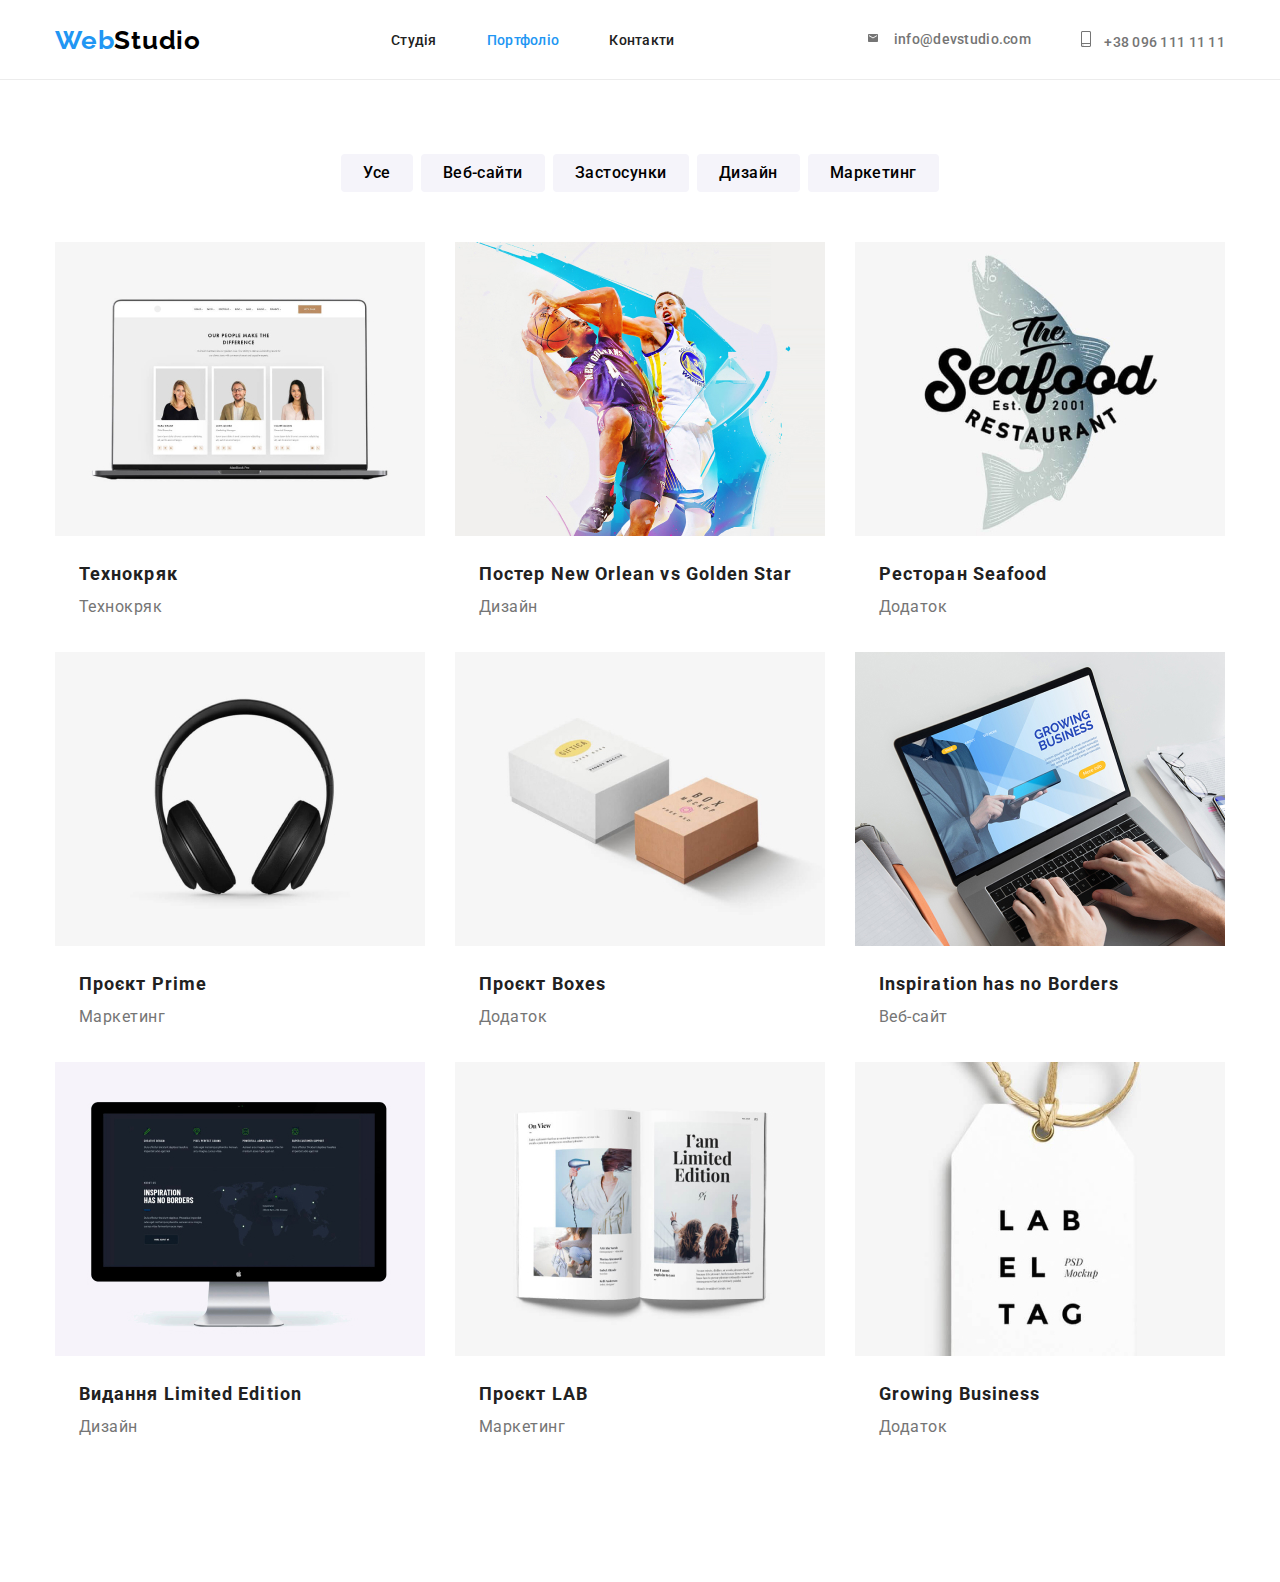
==== commit 57304e32: "fix" ====
--- a/portfolio.html
+++ b/portfolio.html
@@ -56,7 +56,7 @@
             </ul>
 
             <ul class="prijekt-list">
-                <!--  -->
+
                 <li class="item">
                     <a href="" class="prijekt-link">
                       <div class="overlavy-tumb">
@@ -169,8 +169,12 @@
         </section>
         </div>
     </main>
+
+
     <!-- Footer -->
-    <footer class="footer" id="cont">
+
+
+    <!-- <footer class="footer" id="cont">
         <div class="container">
             <div class="widhet-block">
                 <a href="" class="footer-logo">Web<span class="footer-logo-style">Studio</span></a>
@@ -187,7 +191,12 @@
             </div>
             <div class="widhet-block">
                 <h2 class="footer-title">Приєднуйтесь</h2>
-                <!--social-list -->
+              
+
+
+
+
+
                 <ul class="social-list-ft">
                     <li class="item">
 <a href="" class="social-link-ft">
@@ -237,10 +246,10 @@
 
 
         </div>
-    </footer>
+    </footer> -->
     <!-- modal -->
 
-<div class="backdrop is-hidden" data-modal>
+<!-- <div class="backdrop is-hidden" data-modal>
     <div class="modal">
         <h2 class="modal-title">Залиште свої дані, Ми вам зателефонуємо</h2>
         <button type="submit" class="modal-btn">
@@ -292,4 +301,4 @@
 </div>
 
     <script src="./js/index.js" type="module"></script>
-    </footer>+    </footer> -->--- a/css/webstudio.min.css
+++ b/css/webstudio.min.css
@@ -1 +1 @@
-:root{--accent-color: #2196f3;--blak-color: #000;--basic-color: #757575;--minor-color: #212121}body{font-family:"Roboto",sans-serif;font-style:normal}a{text-decoration:none}li{list-style:none}h1,h2,h3,h4,h5,h6,ul,p{margin:0px;padding:0px}address{font-style:normal}.visually-hidden{position:absolute !important;clip:rect(1px 1px 1px 1px);clip:rect(1px, 1px, 1px, 1px);padding:0 !important;border:0 !important;height:1px !important;width:1px !important;overflow:hidden}.container{width:1200px;padding-left:15px;padding-right:15px;margin-left:auto;margin-right:auto}.header{display:flex;border-bottom:1px solid #ececec;position:fixed;top:0px;left:0px;width:100%;background-color:#fff;z-index:100%}.header>.container{display:flex;justify-content:space-between}.logo{color:var(--accent-color);font-family:"Raleway",sans-serif;font-size:26px;font-style:normal;font-weight:700;line-height:normal;letter-spacing:.78px;padding-top:25px;padding-bottom:24px}.logo-sryle{color:#000}.menu-list{display:flex;padding-left:0px;padding-top:32px;padding-bottom:32px}.menu-item:not(:last-child){margin-right:50px}.menu-link{color:var(--minor-color);font-size:14px;font-style:normal;font-weight:500;line-height:normal;letter-spacing:.28px;transition-property:color;transition-duration:250ms;transition-timing-function:cubic-bezier(0.4, 0, 0.2, 1)}.menu-link:hover,.menu-link:focus{color:var(--accent-color)}.current{position:relative;color:var(--accent-color)}.current::after{position:absolute;content:" ";width:100%;height:4px;border-radius:2px;bottom:-35px;left:0;background-color:var(--accent-color);transform:scaleX(0);transition:transform 250ms cubic-bezier(0.4, 0, 0.2, 1)}.current:hover::after{transform:scaleX(1)}.header-addres{padding-top:32px;padding-bottom:32px;color:#757575}.header-cont:hover,.header-cont:focus{color:#2196f3}.header-cont:not(:last-child){margin-right:50px}.header-cont{color:var(--basic-color);font-size:14px;font-style:normal;font-weight:500;line-height:normal;letter-spacing:.28px;transition-property:color;transition-duration:250ms;transition-timing-function:cubic-bezier(0.4, 0, 0.2, 1)}.header-svg{margin-right:10px;fill:currentColor}.hero{background-color:#2f303a;background-image:linear-gradient(rgba(47, 48, 58, 0.4), rgba(47, 48, 58, 0.4)),url(./Img/fon.png);padding-top:200px;padding-bottom:200px}.hero-title{color:#fff;text-align:center;font-size:44px;font-weight:900;line-height:1.36;letter-spacing:2.64px;text-transform:uppercase;margin-bottom:30px;width:696px;margin-left:auto;margin-right:auto}.hero-btn{display:flex;margin:0px auto;padding:10px 32px;color:#fff;text-align:center;font-size:16px;font-style:normal;font-weight:700;line-height:1.87;letter-spacing:.96px;cursor:pointer;border:none;border-radius:4px;background:#2196f3;box-shadow:0px 4px 4px 0px rgba(0,0,0,.15);transition-property:color;transition-duration:250ms;transition-timing-function:cubic-bezier(0.4, 0, 0.2, 1)}.hero-btn:hover,.hero-btn:focus{background-color:#188ce8}.advantages{padding-top:94px}.adventage-title{color:#212121;font-size:14px;font-style:normal;font-weight:700;line-height:normal;letter-spacing:.42px;text-transform:uppercase}.advantages-list{display:flex;flex-wrap:wrap;gap:30px}.advantages-list>.item{flex-basis:calc((100% - 90px)/4)}.advantages-tex{margin-top:10px;color:var(--basic-color);font-size:14px;font-style:normal;font-weight:400;line-height:1.71;letter-spacing:.42px}.beefore{content:"";width:270px;height:120px;display:block;flex-shrink:0;background-repeat:no-repeat;background-position:center;border-radius:4px;background-color:#f5f4fa;padding:25px 100px;margin-bottom:30px}.advantages-1{background-image:url(./Img/antenna1.png)}.advantages-2{background-image:url(./Img/clock1.png)}.advantages-3{background-image:url(./Img/diagram1.png)}.advantages-4{background-image:url(./Img/astronaut1.png)}.our-work{padding-top:94px;padding-bottom:94px}.our-work-title{color:#212121;text-align:center;font-size:36px;font-style:normal;font-weight:700;line-height:normal;letter-spacing:1.08px;margin-bottom:30px}.our-work-list{display:flex;flex-wrap:wrap;justify-content:space-between}.our-work-list>.item{position:relative;flex-basis:calc((100% - 60px)/3)}.our-work-bg{background-color:rgba(47,48,58,.8);height:70px;width:100%;position:absolute;bottom:0px;display:flex;align-items:center;justify-content:center}.bg-title{font-weight:700;font-size:14px;letter-spacing:.03em;text-transform:uppercase;text-align:center;color:#fff}.team{background-color:#f5f4fa;padding-bottom:94px;padding-top:94px}.team-title{color:#212121;text-align:center;font-size:36px;font-style:normal;font-weight:700;line-height:normal;letter-spacing:1.08px;margin-bottom:50px}.team-list{display:flex;justify-content:space-between;flex-wrap:wrap;gap:30px}.team-list>.item{padding-bottom:30px;flex-basis:calc((100% - 90px)/4);background-color:#fff;transition-property:box-shadow;transition-duration:250ms;transition-timing-function:cubic-bezier(0.4, 0, 0.2, 1)}.team-list>.item:hover,.team-list>.item:focus{cursor:pointer;border-radius:0px 0px 4px 4px;box-shadow:inset 0px 2px 1px 0px rgba(0,0,0,.2),0px 1px 1px 0px rgba(0,0,0,.14),0px 1px 3px 0px rgba(0,0,0,.12)}.team-name{color:#212121;text-align:center;font-size:16px;font-style:normal;font-weight:500;line-height:normal;letter-spacing:.48px;margin-bottom:10px;padding-top:30px}.team-text{color:#757575;text-align:center;font-size:16px;font-style:normal;font-weight:400;line-height:normal;letter-spacing:.48px}.social-list{display:flex;justify-content:center;gap:10px;margin-top:16px}.social-list>.item{width:44px;height:44px}.social-link{display:flex;justify-content:center;align-items:center;width:100%;height:100%;border-radius:50%;fill:#afb1b8;background-color:#fff;transition-property:fill color;transition-duration:250ms;transition-timing-function:cubic-bezier(0.4, 0, 0.2, 1)}.social-link:hover,.social-link:focus{fill:#fff;background-color:var(--accent-color)}.regular-customers{padding-top:94px;padding-bottom:94px}.customers-h2{font-weight:700;font-size:36px;letter-spacing:.03em;text-align:center;color:#212121}.customers-list{display:flex;justify-content:center;gap:30px}.customers-list>.item{width:170;height:92px;border-radius:4px;border:1px solid #afb1b8;padding:20px 62px;margin-top:40px;transition-property:border-color;transition-duration:250ms;transition-timing-function:cubic-bezier(0.4, 0, 0.2, 1)}.customers-list>.item:hover,.customers-list>.item:focus{cursor:pointer;border-color:var(--accent-color)}.customers-link{display:flex;justify-content:center;align-items:center}.customer-svg{fill:#afb1b8;transition-property:fill;transition-duration:250ms;transition-timing-function:cubic-bezier(0.4, 0, 0.2, 1)}.customer-svg:hover,.customer-svg:focus{fill:var(--accent-color)}.footer{padding-top:60px;padding-bottom:60px;background-color:#2f303a}.footer-logo{color:var(--accent-color);font-family:"Raleway",sans-serif;font-size:26px;font-weight:700;line-height:normal;letter-spacing:.78px;display:block;margin-bottom:20px}.footer-logo-style{color:#fff;transition-property:color;transition-duration:250ms;transition-timing-function:cubic-bezier(0.4, 0, 0.2, 1)}.footer.logo-style:hover,.footer-logo-style:focus{color:var(--accent-color)}.footer-list{padding-left:0px}.address{color:#fff;font-size:14px;font-weight:400;line-height:1.71;letter-spacing:.42px;display:block;margin-bottom:9px}.footer-cnt{color:rgba(255,255,255,.6);font-size:14px;font-weight:400;line-height:1.71;letter-spacing:.42px;display:block}.footer-cnt:not(:last-child){margin-bottom:9px;display:block}.footer-title{display:flex;font-weight:700;font-size:14px;letter-spacing:.03em;text-transform:uppercase;color:#fff;margin-bottom:20px}.widhet-block{flex-basis:calc(50% - 15px)}.footer>.container{display:flex;justify-content:start}.social-list-ft{display:flex;justify-content:start;gap:10px;margin-top:16px}.social-list-ft>.item{width:44px;height:44px}.social-link-ft{display:flex;justify-content:center;align-items:center;width:100%;height:100%;border-radius:50%;fill:#fff;background-color:rgba(255,255,255,.1);transition-property:fill color;transition-duration:250ms;transition-timing-function:cubic-bezier(0.4, 0, 0.2, 1)}.social-link-ft:hover,.social-link-ft:focus{fill:#fff;background-color:var(--accent-color)}.footer-form{display:flex;gap:12px}.footer-form-iput{outline:none;cursor:pointer;border:1px solid rgba(255,255,255,.3);border-radius:4px;width:358px;box-shadow:0 4px 4px 0 rgba(0,0,0,.15);background-color:rgba(33,150,243,0);padding:15px 16px}.footer-form-btn{font-weight:700;font-size:16px;line-height:187%;letter-spacing:.06em;text-align:center;color:#fff;border-radius:4px;box-shadow:0 4px 4px 0 rgba(0,0,0,.15);background-color:var(--accent-color);padding:10px 28px;display:flex;gap:10px;align-items:center;cursor:pointer;transition-property:color;transition-duration:250ms;transition-timing-function:cubic-bezier(0.4, 0, 0.2, 1)}.footer-form-btn:hover,.footer-form-btn:focus{background-color:#3d9ff0}.footer-form-iput:focus-within{border-color:#3d9ff0}.footer-form-svg{fill:#ececec}.portfolio{padding-top:94px;padding-bottom:94px}.portfolio-btn-list{display:flex;gap:8px;justify-content:center;margin-bottom:50px}.portfolio-btn{color:var(--blak-color);text-align:center;font-size:16px;font-weight:500;line-height:1.62;letter-spacing:.48px;padding:6px 22px;border-radius:4px;background-color:#f5f4fa;border:none;padding:6px 22px;transition-property:box-shadow color;transition-duration:250ms;transition-timing-function:cubic-bezier(0.4, 0, 0.2, 1)}.portfolio-btn:hover,.portfolio-btn:focus{cursor:pointer;border-radius:4px;background-color:#2196f3;color:#fff;box-shadow:0px 2px 2px 0px rgba(0,0,0,.12),0px 1px 2px 0px rgba(0,0,0,.08),0px 3px 1px 0px rgba(0,0,0,.1)}.portfolio-title{color:#212121;font-size:18px;font-style:normal;font-weight:700;line-height:36px;letter-spacing:1.08px;margin-top:20px;padding-left:24px}.portfolio-text{color:#757575;font-size:16px;font-style:normal;font-weight:400;line-height:30px;letter-spacing:.48px;padding-left:24px;transition-property:border color;transition-duration:250ms;transition-timing-function:cubic-bezier(0.4, 0, 0.2, 1)}.prijekt-box:hover,.prijekt-box:focus{cursor:pointer;border:1px solid #eee;background:#fff}.prijekt-list{gap:30px;display:flex;flex-wrap:wrap;justify-content:center;transition-property:box-shadow color border;transition-duration:250ms;transition-timing-function:cubic-bezier(0.4, 0, 0.2, 1)}.prijekt-list>.item:hover,.prijekt-list>.item:focus{border:1px solid #eee;background:#fff;box-shadow:1px 4px 6px 0px rgba(0,0,0,.16),0px 4px 4px 0px rgba(0,0,0,.06),0px 1px 1px 0px rgba(0,0,0,.12)}.prijekt-list>.item{flex-basis:calc((100% - 60px)/3)}img{display:block;width:100%;height:auto}.prijekt-link:hover .overlavy{transform:translateY(0)}.overlavy-tumb{position:relative;overflow:hidden}.overlavy{position:absolute;top:0;left:0;width:100%;height:100%;background-color:rgba(33,150,243,.9);transform:translateY(100%);transition:transform 250ms}.overlavy-text{font-weight:400;font-size:18px;line-height:156%;letter-spacing:.03em;color:#fff;padding:63px 24px}.backdrop{position:fixed;top:0;left:0;width:100%;height:100%;background-color:rgba(0,0,0,.7);opacity:1;z-index:999}.backdrop.is-hidden{opacity:0;pointer-events:none}.no-scroll{overflow:hidden}.modal{position:absolute;top:50%;left:50%;transform:translate(-50%, -50%);width:528px;min-height:581px;border-radius:4px;padding:40px;box-shadow:0 2px 1px 0 rgba(0,0,0,.2),0 1px 1px 0 rgba(0,0,0,.14),0 1px 3px 0 rgba(0,0,0,.12);background:#fff;background-color:#fff}.modal-title{font-weight:700;font-size:20px;letter-spacing:.03em;text-align:center;color:var(--minor-color);margin-bottom:12px}.modal-btn{display:flex;justify-content:center;align-items:center;position:absolute;top:8px;right:8px;cursor:pointer;padding:6px;border-radius:100%;fill:#000;stroke-width:1px;border:1px solid rgba(0,0,0,.1);background:rgba(0,0,0,0)}.modal-btn:hover,.modal-btn:focus{border-color:var(--accent-color)}.modal-icon-close:hover,.modal-icon-close:focus{fill:var(--accent-color)}.modal-form{display:flex;flex-direction:column;gap:28px;margin-bottom:20px}.form-input{border:1px solid rgba(33,33,33,.2);border-radius:4px;width:100%;height:40px;padding-left:43px;outline:none;cursor:pointer;position:relative}.modal-icon{position:absolute;transform:translatey(-50%);top:50%;left:12px}.form-input:focus-within{border-color:var(--accent-color)}.modal-position{position:relative}.modal-position:focus-within .modal-icon{fill:var(--accent-color)}.form-label{font-weight:400;font-size:12px;letter-spacing:.01em;color:var(--basic-color);margin-bottom:4px}.form-text{font-weight:400;font-size:14px;line-height:171%;letter-spacing:.03em;color:var(--basic-color);margin-right:7px}.form-link{color:var(--accent-color)}.feedback{width:100%;height:120px;resize:none;outline:none;border:1px solid rgba(33,33,33,.2);border-radius:4px;padding:12px 16px}.feedback:focus-within{border:1px solid var(--accent-color)}.feedback::placeholder{font-family:var(--font-family);font-weight:400;font-size:14px;letter-spacing:.01em;color:rgba(117,117,117,.5)}.check-box{display:flex;align-items:center;margin-left:7px}.form-checkbox{width:15px;height:15px;cursor:pointer;margin-right:7px}.modal-submit{border-radius:4px;padding:10px 57px;font-weight:700;font-size:16px;line-height:187%;letter-spacing:.06em;text-align:center;color:#fff;box-shadow:0 4px 4px 0 rgba(0,0,0,.15);background:#188ce8;border:none;display:flex;margin-left:auto;margin-right:auto}.modal-submit:hover,.modal-submit:focus{background-color:#3d9ff0;cursor:pointer}/*# sourceMappingURL=webstudio.min.css.map */+:root{--accent-color: #2196f3;--blak-color: #000;--basic-color: #757575;--minor-color: #212121}body{font-family:"Roboto",sans-serif;font-style:normal}a{text-decoration:none}li{list-style:none}h1,h2,h3,h4,h5,h6,ul,p{margin:0px;padding:0px}address{font-style:normal}.visually-hidden{position:absolute !important;clip:rect(1px 1px 1px 1px);clip:rect(1px, 1px, 1px, 1px);padding:0 !important;border:0 !important;height:1px !important;width:1px !important;overflow:hidden}img{display:block;width:100%;height:auto}.container{width:100%;padding-left:15px;padding-right:15px;margin-left:auto;margin-right:auto}@media screen and (min-width: 480px){.container{max-width:480px}}@media screen and (min-width: 768px){.container{max-width:768px}}@media screen and (min-width: 1200px){.container{max-width:1200px}}.header{display:flex;border-bottom:1px solid #ececec;position:fixed;top:0px;left:0px;width:100%;background-color:#fff;z-index:100%}@media screen and (min-width: 480px){.header{padding-top:16px;padding-bottom:16px}}@media screen and (min-width: 768px){.header{padding-top:30px;padding-top:30px}}@media screen and (min-width: 1200px){.header{padding-top:25px;padding-bottom:24px}}.header>.container{display:flex;justify-content:space-between;align-items:center}.logo{color:var(--accent-color);font-family:"Raleway",sans-serif;font-style:normal;font-weight:700;line-height:normal;letter-spacing:.78px}@media screen and (min-width: 480px){.logo{font-size:24px}}@media screen and (min-width: 768px){.logo{font-size:26px}}@media screen and (min-width: 1200px){.logo{font-size:26px}}.logo-sryle{color:#000}@media screen and (min-width: 480px){.menu-list{display:none}}@media screen and (min-width: 768px){.menu-list{display:flex;margin-left:0px;gap:54px}}@media screen and (min-width: 1200px){.menu-list{display:flex;margin-left:0px;gap:50px}}.menu-link{color:var(--minor-color);font-size:14px;font-style:normal;font-weight:500;line-height:normal;letter-spacing:.28px;transition-property:color;transition-duration:250ms;transition-timing-function:cubic-bezier(0.4, 0, 0.2, 1)}.menu-link:hover,.menu-link:focus{color:var(--accent-color)}.current{position:relative;color:var(--accent-color)}.current::after{position:absolute;content:" ";width:100%;height:4px;border-radius:2px;bottom:-35px;left:0;background-color:var(--accent-color);transform:scaleX(0);transition:transform 250ms cubic-bezier(0.4, 0, 0.2, 1)}@media screen and (min-width: 768px){.current::after{bottom:-45px}}@media screen and (min-width: 1200px){.current::after{bottom:-30px}}.current:hover::after{transform:scaleX(1)}@media screen and (min-width: 480px){.header-addres{display:none}}@media screen and (min-width: 768px){.header-addres{display:flex;flex-direction:column;gap:10px}}@media screen and (min-width: 1200px){.header-addres{flex-direction:row;gap:50px}}.header-addres:hover,.header-addres:focus{color:#2196f3}.header-cont{color:var(--basic-color);font-size:14px;font-style:normal;font-weight:500;line-height:normal;letter-spacing:.28px;transition-property:color;transition-duration:250ms;transition-timing-function:cubic-bezier(0.4, 0, 0.2, 1)}.header-svg{margin-right:10px;fill:currentColor}.hero{background-image:linear-gradient(rgba(47, 48, 58, 0.4), rgba(47, 48, 58, 0.4)),url(../../Img/fon.png);background-color:#2f303a;background-repeat:no-repeat;margin-left:auto;margin-right:auto;display:flex}@media screen and (min-width: 480px){.hero{max-width:480px;padding-top:118px;padding-bottom:118px}}@media screen and (min-width: 768px){.hero{max-width:768px;padding-top:128px;padding-bottom:128px}}@media screen and (min-width: 1200px){.hero{max-width:1600px;padding-top:200px;padding-bottom:200px}}.hero__title{color:#fff;text-align:center;font-weight:900;line-height:1.36;letter-spacing:2.64px;text-transform:uppercase;margin-left:auto;margin-right:auto}@media screen and (min-width: 480px){.hero__title{width:360px;font-size:26px;margin-bottom:30px}}@media screen and (min-width: 768px){.hero__title{width:307px;font-size:22px;margin-bottom:37px}}@media screen and (min-width: 1200px){.hero__title{width:696px;font-size:44px;margin-bottom:30px}}@media screen and (min-width: 480px){.advantages{padding-top:60px}}@media screen and (min-width: 768px){.advantages{padding-top:60px}}@media screen and (min-width: 1200px){.advantages{padding-top:94px}}.adventage__title{color:#212121;font-size:14px;font-style:normal;font-weight:700;line-height:normal;letter-spacing:.42px;text-transform:uppercase}@media screen and (min-width: 480px){.adventage__title{margin-bottom:14px}}@media screen and (min-width: 768px){.adventage__title{margin-bottom:17px}}@media screen and (min-width: 1200px){.adventage__title{margin-bottom:10px}}.advantages-list{display:flex;flex-wrap:wrap;gap:30px}@media screen and (min-width: 480px){.advantages-list>.advantages-list__item{flex-basis:calc((100% - 30px)/1)}}@media screen and (min-width: 768px){.advantages-list>.advantages-list__item{flex-basis:calc((100% - 30px)/2)}}@media screen and (min-width: 1200px){.advantages-list>.advantages-list__item{flex-basis:calc((100% - 90px)/4)}}.advantages__text{margin-top:10px;color:var(--basic-color);font-size:14px;font-style:normal;font-weight:400;line-height:1.71;letter-spacing:.42px}.beefore{content:"";height:120px;display:block;flex-shrink:0;background-repeat:no-repeat;background-position:center;border-radius:4px;background-color:#f5f4fa;padding:25px 100px;margin-bottom:30px}@media screen and (min-width: 480px){.beefore{width:450px}}@media screen and (min-width: 768px){.beefore{width:354px}}@media screen and (min-width: 1200px){.beefore{width:270px}}.advantages-1{background-image:url(../../Img/antenna1.png)}.advantages-2{background-image:url(../../Img/clock1.png)}.advantages-3{background-image:url(../../Img/diagram1.png)}.advantages-4{background-image:url(../../Img/astronaut1.png)}@media screen and (min-width: 480px){.our-work{display:none}}@media screen and (min-width: 768px){.our-work{display:none}}@media screen and (min-width: 1200px){.our-work{display:block;padding-top:94px;padding-bottom:94px}}.our-work__title{color:#212121;text-align:center;font-size:36px;font-style:normal;font-weight:700;line-height:normal;letter-spacing:1.08px;margin-bottom:30px}.our-work-list{display:flex;flex-wrap:wrap;justify-content:space-between}.our-work-list>.our-work-list__item{position:relative;flex-basis:calc((100% - 60px)/3)}.our-work-bg{background-color:rgba(47,48,58,.8);height:70px;width:100%;position:absolute;bottom:0px;display:flex;align-items:center;justify-content:center}.our-work__bg-title{font-weight:700;font-size:14px;letter-spacing:.03em;text-transform:uppercase;text-align:center;color:#fff}.team{background-color:#f5f4fa}@media screen and (min-width: 480px){.team{padding-bottom:60px;padding-top:60px}}@media screen and (min-width: 768px){.team{padding-bottom:60px;padding-top:60px}}@media screen and (min-width: 1200px){.team{padding-bottom:94px;padding-top:94px}}.team__title{color:#212121;text-align:center;font-style:normal;font-weight:700;line-height:normal;letter-spacing:1.08px}@media screen and (min-width: 480px){.team__title{font-size:26px;margin-bottom:30px}}@media screen and (min-width: 768px){.team__title{font-size:28px;margin-bottom:30px}}@media screen and (min-width: 1200px){.team__title{font-size:36px;margin-bottom:30px}}.team__list{display:flex;justify-content:center;flex-wrap:wrap;gap:30px}.team-list>.item{padding-bottom:30px;background-color:#fff;transition-property:box-shadow;transition-duration:250ms;transition-timing-function:cubic-bezier(0.4, 0, 0.2, 1)}@media screen and (min-width: 480px){.team-list>.item{flex-basis:calc((100% - 30px)/1)}}@media screen and (min-width: 768px){.team-list>.item{flex-basis:calc((100% - 30px)/2)}}@media screen and (min-width: 1200px){.team-list>.item{flex-basis:calc((100% - 90px)/4)}}.team-list>.item>.item:hover,.team-list>.item>.item:focus{cursor:pointer;border-radius:0px 0px 4px 4px;box-shadow:inset 0px 2px 1px 0px rgba(0,0,0,.2),0px 1px 1px 0px rgba(0,0,0,.14),0px 1px 3px 0px rgba(0,0,0,.12)}.team-name{color:#212121;text-align:center;font-size:16px;font-style:normal;font-weight:500;line-height:normal;letter-spacing:.48px;margin-bottom:10px;padding-top:30px}.team-text{color:#757575;text-align:center;font-size:16px;font-style:normal;font-weight:400;line-height:normal;letter-spacing:.48px}.social-list{display:flex;justify-content:center;gap:10px;margin-top:16px}.social-list>.item{width:44px;height:44px}.social-link{display:flex;justify-content:center;align-items:center;width:100%;height:100%;border-radius:50%;fill:#afb1b8;background-color:#fff;transition-property:fill color;transition-duration:250ms;transition-timing-function:cubic-bezier(0.4, 0, 0.2, 1)}.social-link:hover,.social-link:focus{fill:#fff;background-color:var(--accent-color)}@media screen and (min-width: 480px){.regular-customers{padding-top:60px;padding-bottom:60px}}@media screen and (min-width: 768px){.regular-customers{padding-top:60px;padding-bottom:60px}}@media screen and (min-width: 1200px){.regular-customers{padding-top:94px;padding-bottom:94px}}.customers__h2{font-weight:700;letter-spacing:.03em;text-align:center;color:#212121}@media screen and (min-width: 480px){.customers__h2{font-size:26px;margin-bottom:30px}}@media screen and (min-width: 768px){.customers__h2{font-size:28px;margin-bottom:30px}}@media screen and (min-width: 1200px){.customers__h2{font-size:36px;margin-bottom:50px}}.customers-list{display:flex;justify-content:center;gap:30px;flex-wrap:wrap}@media screen and (min-width: 480px){.customers-list__item{flex-basis:calc((100% - 30px)/2)}}@media screen and (min-width: 768px){.customers-list__item{flex-basis:calc((100% - 60px)/3)}}@media screen and (min-width: 1200px){.customers-list__item{flex-basis:calc((100% - 150px)/6)}}.customers-list>.item:hover,.customers-list>.item:focus{cursor:pointer;border-color:var(--accent-color)}.customers__link{display:flex;justify-content:center;align-items:center}.customer__svg{fill:#afb1b8;transition-property:fill;transition-duration:250ms;transition-timing-function:cubic-bezier(0.4, 0, 0.2, 1)}.customer-svg:hover,.customer-svg:focus{fill:var(--accent-color)}.footer{padding-top:60px;padding-bottom:60px;background-color:#2f303a}.footer-logo{color:var(--accent-color);font-family:"Raleway",sans-serif;font-size:26px;font-weight:700;line-height:normal;letter-spacing:.78px;display:block;margin-bottom:20px}.footer-logo-style{color:#fff;transition-property:color;transition-duration:250ms;transition-timing-function:cubic-bezier(0.4, 0, 0.2, 1)}.footer.logo-style:hover,.footer-logo-style:focus{color:var(--accent-color)}.footer__list{padding-left:0px}.address{color:#fff;font-size:14px;font-weight:400;line-height:1.71;letter-spacing:.42px;display:block;margin-bottom:9px}.footer-cnt{color:rgba(255,255,255,.6);font-size:14px;font-weight:400;line-height:1.71;letter-spacing:.42px;display:block}.footer-cnt:not(:last-child){margin-bottom:9px;display:block}.footer__title{display:flex;font-weight:700;font-size:14px;letter-spacing:.03em;text-transform:uppercase;color:#fff;margin-bottom:20px}.widhet-block{flex-basis:calc(50% - 15px)}.footer>.container{display:flex;justify-content:start}.social-list-ft>.item{width:44px;height:44px}.social-link-ft{display:flex;justify-content:center;align-items:center;width:100%;height:100%;border-radius:50%;fill:#fff;background-color:rgba(255,255,255,.1);transition-property:fill color;transition-duration:250ms;transition-timing-function:cubic-bezier(0.4, 0, 0.2, 1)}.social-link-ft:hover,.social-link-ft:focus{fill:#fff;background-color:var(--accent-color)}.footer-form{display:flex;gap:12px}.footer-form__iput{outline:none;cursor:pointer;border:1px solid rgba(255,255,255,.3);border-radius:4px;width:358px;box-shadow:0 4px 4px 0 rgba(0,0,0,.15);background-color:rgba(33,150,243,0);padding:15px 16px}.footer-form__btn{font-weight:700;font-size:16px;line-height:187%;letter-spacing:.06em;text-align:center;color:#fff;border-radius:4px;box-shadow:0 4px 4px 0 rgba(0,0,0,.15);background-color:var(--accent-color);padding:10px 28px;display:flex;gap:10px;align-items:center;cursor:pointer;transition-property:color;transition-duration:250ms;transition-timing-function:cubic-bezier(0.4, 0, 0.2, 1)}.footer-form-btn:hover,.footer-form-btn:focus{background-color:#3d9ff0}.footer-form-iput:focus-within{border-color:#3d9ff0}.footer-form__svg{fill:#ececec}@media screen and (min-width: 480px){.portfolio{padding-top:94px;padding-bottom:94px;margin-top:94px;margin-bottom:48px}}@media screen and (min-width: 768px){.portfolio{margin-top:60px;margin-bottom:30px}}@media screen and (min-width: 1200px){.portfolio{margin-top:60px;margin-bottom:46px}}.portfolio-btn-list{display:flex;gap:8px;justify-content:center;margin-bottom:50px}.portfolio-btn{color:var(--blak-color);text-align:center;font-size:16px;font-weight:500;line-height:1.62;letter-spacing:.48px;padding:6px 22px;border-radius:4px;background-color:#f5f4fa;border:none;padding:6px 22px;transition-property:box-shadow color;transition-duration:250ms;transition-timing-function:cubic-bezier(0.4, 0, 0.2, 1)}.portfolio-btn:hover,.portfolio-btn:focus{cursor:pointer;border-radius:4px;background-color:#2196f3;color:#fff;box-shadow:0px 2px 2px 0px rgba(0,0,0,.12),0px 1px 2px 0px rgba(0,0,0,.08),0px 3px 1px 0px rgba(0,0,0,.1)}.portfolio-title{color:#212121;font-size:18px;font-style:normal;font-weight:700;line-height:36px;letter-spacing:1.08px;margin-top:20px;padding-left:24px}.portfolio-text{color:#757575;font-size:16px;font-style:normal;font-weight:400;line-height:30px;letter-spacing:.48px;padding-left:24px;transition-property:border color;transition-duration:250ms;transition-timing-function:cubic-bezier(0.4, 0, 0.2, 1)}.prijekt-box:hover,.prijekt-box:focus{cursor:pointer;border:1px solid #eee;background:#fff}.prijekt-list{gap:30px;display:flex;flex-wrap:wrap;justify-content:center;transition-property:box-shadow color border;transition-duration:250ms;transition-timing-function:cubic-bezier(0.4, 0, 0.2, 1)}.prijekt-list>.item:hover,.prijekt-list>.item:focus{border:1px solid #eee;background:#fff;box-shadow:1px 4px 6px 0px rgba(0,0,0,.16),0px 4px 4px 0px rgba(0,0,0,.06),0px 1px 1px 0px rgba(0,0,0,.12)}@media screen and (min-width: 480px){.prijekt-list>.item{flex-basis:calc((100% - 60px)/1)}}@media screen and (min-width: 768px){.prijekt-list>.item{flex-basis:calc((100% - 60px)/2)}}@media screen and (min-width: 1200px){.prijekt-list>.item{flex-basis:calc((100% - 60px)/3)}}img{display:block;width:100%;height:auto}.prijekt-link:hover .overlavy{transform:translateY(0)}.overlavy-tumb{position:relative;overflow:hidden}.overlavy{position:absolute;top:0;left:0;width:100%;height:100%;background-color:rgba(33,150,243,.9);transform:translateY(100%);transition:transform 250ms}.overlavy-text{font-weight:400;font-size:18px;line-height:156%;letter-spacing:.03em;color:#fff;padding:63px 24px}.backdrop{position:fixed;top:0;left:0;width:100%;height:100%;background-color:rgba(0,0,0,.7);opacity:1;z-index:999}.backdrop.is-hidden{opacity:0;pointer-events:none}.no-scroll{overflow:hidden}.modal{position:absolute;top:50%;left:50%;transform:translate(-50%, -50%);width:528px;min-height:581px;border-radius:4px;padding:40px;box-shadow:0 2px 1px 0 rgba(0,0,0,.2),0 1px 1px 0 rgba(0,0,0,.14),0 1px 3px 0 rgba(0,0,0,.12);background:#fff;background-color:#fff}.modal__title{font-weight:700;font-size:20px;letter-spacing:.03em;text-align:center;color:var(--minor-color);margin-bottom:12px}.modal__btn{display:flex;justify-content:center;align-items:center;position:absolute;top:8px;right:8px;cursor:pointer;padding:6px;border-radius:100%;fill:#000;stroke-width:1px;border:1px solid rgba(0,0,0,.1);background:rgba(0,0,0,0)}.modal-btn:hover,.modal-btn:focus{border-color:var(--accent-color)}.modal-icon-close:hover,.modal-icon-close:focus{fill:var(--accent-color)}.modal__form{display:flex;flex-direction:column;gap:28px;margin-bottom:20px}.form__input{border:1px solid rgba(33,33,33,.2);border-radius:4px;width:100%;height:40px;padding-left:43px;outline:none;cursor:pointer;position:relative}.modal__icon{position:absolute;transform:translatey(-50%);top:50%;left:12px}.form-input:focus-within{border-color:var(--accent-color)}.modal__position{position:relative}.modal-position:focus-within .modal-icon{fill:var(--accent-color)}.form__label{font-weight:400;font-size:12px;letter-spacing:.01em;color:var(--basic-color);margin-bottom:4px}.form-text{font-weight:400;font-size:14px;line-height:171%;letter-spacing:.03em;color:var(--basic-color);margin-right:7px}.form-link{color:var(--accent-color)}.feedback{width:100%;height:120px;resize:none;outline:none;border:1px solid rgba(33,33,33,.2);border-radius:4px;padding:12px 16px}.feedback:focus-within{border:1px solid var(--accent-color)}.feedback::placeholder{font-family:var(--font-family);font-weight:400;font-size:14px;letter-spacing:.01em;color:rgba(117,117,117,.5)}.check-box{display:flex;align-items:center;margin-left:7px}.form-checkbox{width:15px;height:15px;cursor:pointer;margin-right:7px}.modal-submit{border-radius:4px;padding:10px 57px;font-weight:700;font-size:16px;line-height:187%;letter-spacing:.06em;text-align:center;color:#fff;box-shadow:0 4px 4px 0 rgba(0,0,0,.15);background:#188ce8;border:none;display:flex;margin-left:auto;margin-right:auto}.modal-submit:hover,.modal-submit:focus{background-color:#3d9ff0;cursor:pointer}.hero__btn{display:flex;margin:0px auto;color:#fff;text-align:center;font-size:16px;font-style:normal;font-weight:700;line-height:1.87;letter-spacing:.96px;cursor:pointer;border:none;border-radius:4px;background:#2196f3;box-shadow:0px 4px 4px 0px rgba(0,0,0,.15);transition-property:color;transition-duration:250ms;transition-timing-function:cubic-bezier(0.4, 0, 0.2, 1)}@media screen and (min-width: 480px){.hero__btn{padding:10px 24px}}@media screen and (min-width: 768px){.hero__btn{padding:18px 24px}}@media screen and (min-width: 1200px){.hero__btn{padding:10px 24px}}.hero__btn:hover,.hero__btn:focus{background-color:#188ce8}/*# sourceMappingURL=webstudio.min.css.map */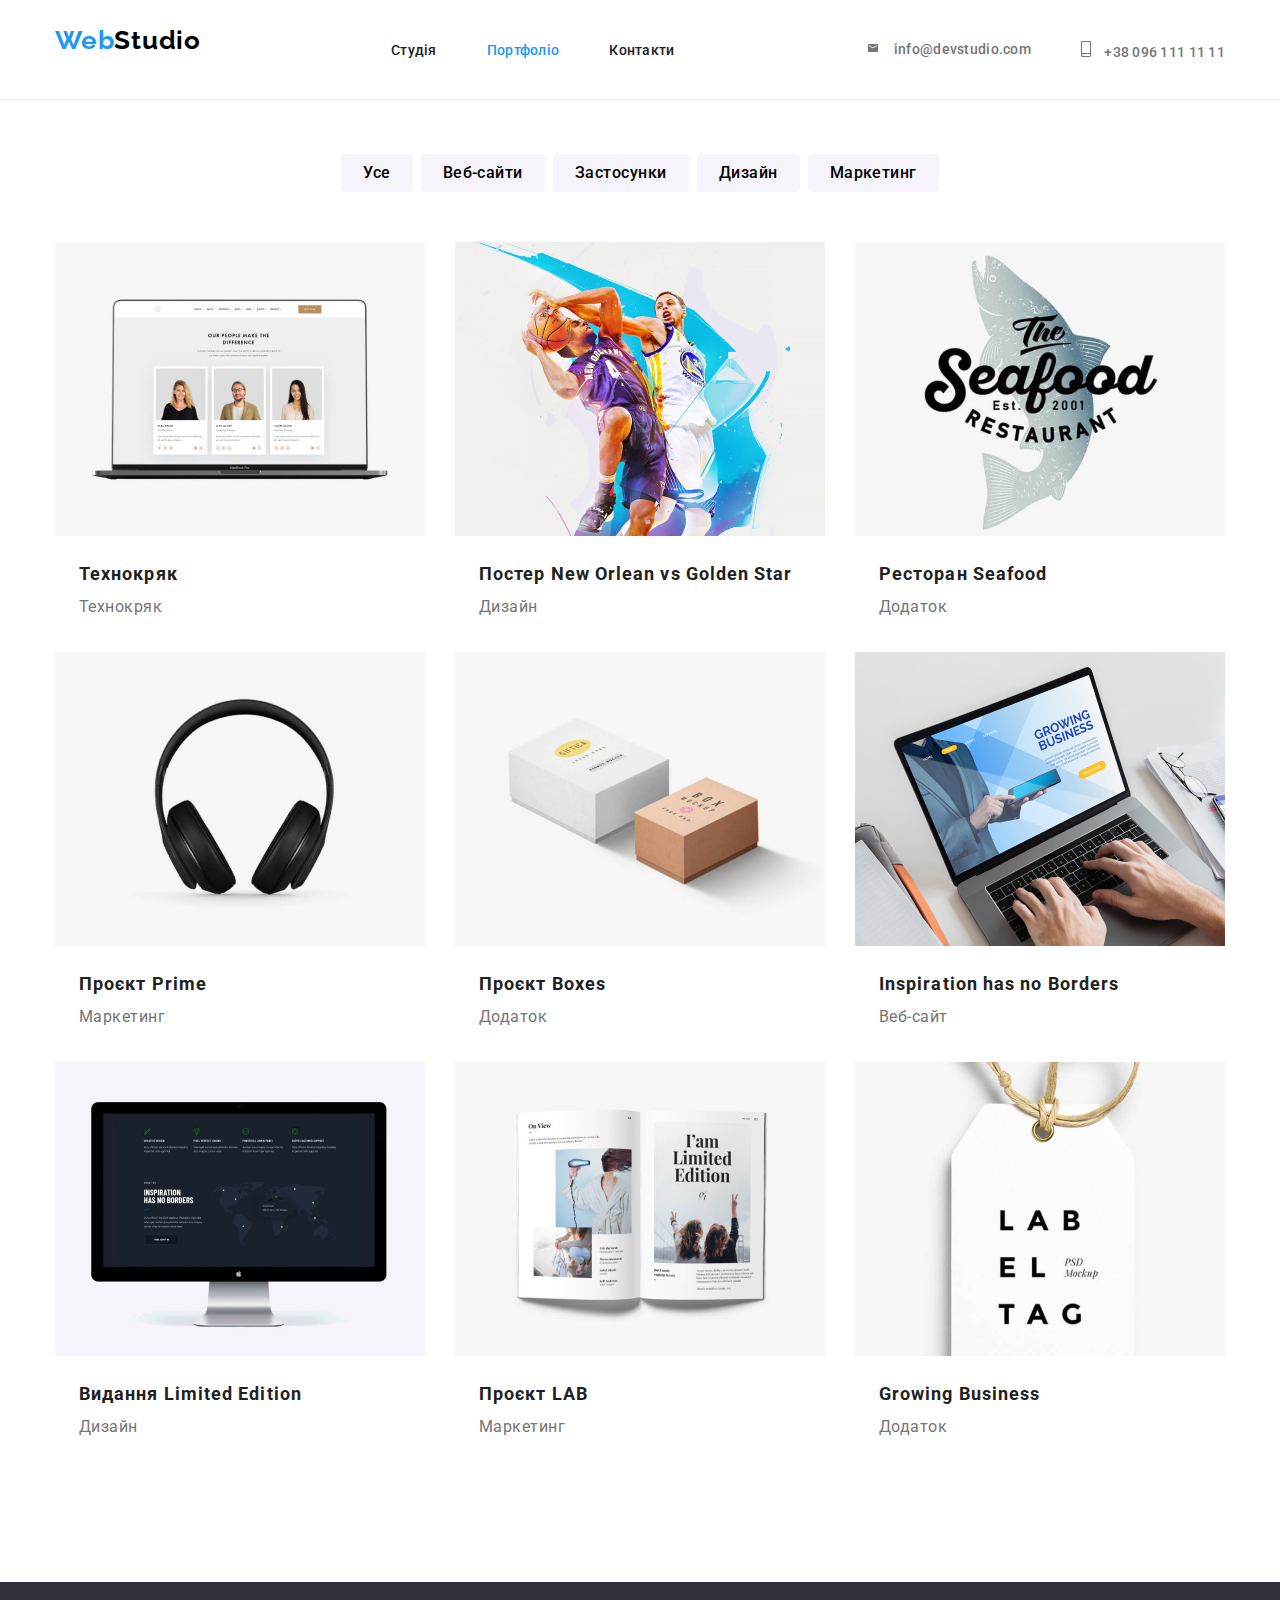
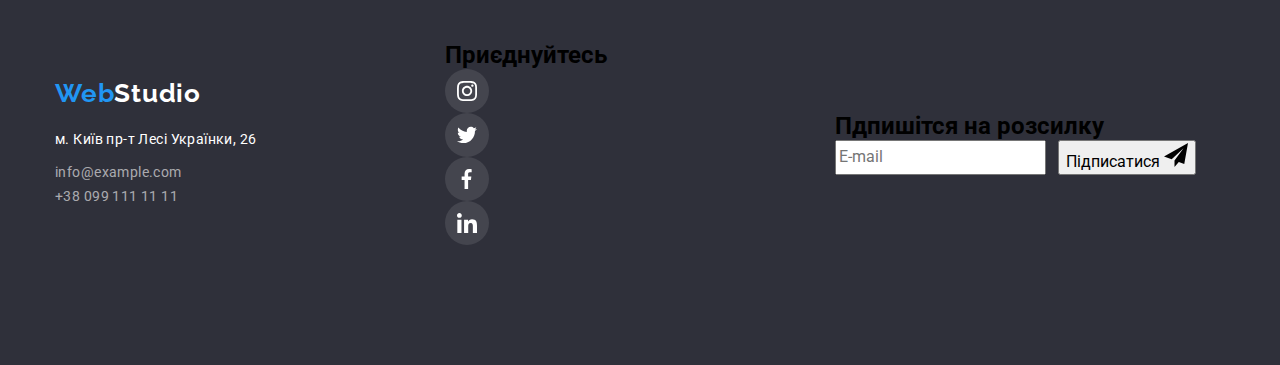
==== commit 0aea988c: "fix" ====
--- a/portfolio.html
+++ b/portfolio.html
@@ -174,7 +174,7 @@
     <!-- Footer -->
 
 
-    <!-- <footer class="footer" id="cont">
+    <footer class="footer" id="cont">
         <div class="container">
             <div class="widhet-block">
                 <a href="" class="footer-logo">Web<span class="footer-logo-style">Studio</span></a>
@@ -246,10 +246,10 @@
 
 
         </div>
-    </footer> -->
+    </footer>
     <!-- modal -->
 
-<!-- <div class="backdrop is-hidden" data-modal>
+ <div class="backdrop is-hidden" data-modal>
     <div class="modal">
         <h2 class="modal-title">Залиште свої дані, Ми вам зателефонуємо</h2>
         <button type="submit" class="modal-btn">
@@ -266,7 +266,7 @@
                     <use href="./Img/symbol-defs.svg#icon-person"></use>
                 </svg>
             </div>
-</div>
+</div> 
 <div class="form-fiel">
             <label for="numberphone" class="form-label">телефон</label>
             <div class="modal-position">
@@ -301,4 +301,4 @@
 </div>
 
     <script src="./js/index.js" type="module"></script>
-    </footer> -->+    </footer>--- a/css/webstudio.min.css
+++ b/css/webstudio.min.css
@@ -1 +1 @@
-:root{--accent-color: #2196f3;--blak-color: #000;--basic-color: #757575;--minor-color: #212121}body{font-family:"Roboto",sans-serif;font-style:normal}a{text-decoration:none}li{list-style:none}h1,h2,h3,h4,h5,h6,ul,p{margin:0px;padding:0px}address{font-style:normal}.visually-hidden{position:absolute !important;clip:rect(1px 1px 1px 1px);clip:rect(1px, 1px, 1px, 1px);padding:0 !important;border:0 !important;height:1px !important;width:1px !important;overflow:hidden}img{display:block;width:100%;height:auto}.container{width:100%;padding-left:15px;padding-right:15px;margin-left:auto;margin-right:auto}@media screen and (min-width: 480px){.container{max-width:480px}}@media screen and (min-width: 768px){.container{max-width:768px}}@media screen and (min-width: 1200px){.container{max-width:1200px}}.header{display:flex;border-bottom:1px solid #ececec;position:fixed;top:0px;left:0px;width:100%;background-color:#fff;z-index:100%}@media screen and (min-width: 480px){.header{padding-top:16px;padding-bottom:16px}}@media screen and (min-width: 768px){.header{padding-top:30px;padding-top:30px}}@media screen and (min-width: 1200px){.header{padding-top:25px;padding-bottom:24px}}.header>.container{display:flex;justify-content:space-between;align-items:center}.logo{color:var(--accent-color);font-family:"Raleway",sans-serif;font-style:normal;font-weight:700;line-height:normal;letter-spacing:.78px}@media screen and (min-width: 480px){.logo{font-size:24px}}@media screen and (min-width: 768px){.logo{font-size:26px}}@media screen and (min-width: 1200px){.logo{font-size:26px}}.logo-sryle{color:#000}@media screen and (min-width: 480px){.menu-list{display:none}}@media screen and (min-width: 768px){.menu-list{display:flex;margin-left:0px;gap:54px}}@media screen and (min-width: 1200px){.menu-list{display:flex;margin-left:0px;gap:50px}}.menu-link{color:var(--minor-color);font-size:14px;font-style:normal;font-weight:500;line-height:normal;letter-spacing:.28px;transition-property:color;transition-duration:250ms;transition-timing-function:cubic-bezier(0.4, 0, 0.2, 1)}.menu-link:hover,.menu-link:focus{color:var(--accent-color)}.current{position:relative;color:var(--accent-color)}.current::after{position:absolute;content:" ";width:100%;height:4px;border-radius:2px;bottom:-35px;left:0;background-color:var(--accent-color);transform:scaleX(0);transition:transform 250ms cubic-bezier(0.4, 0, 0.2, 1)}@media screen and (min-width: 768px){.current::after{bottom:-45px}}@media screen and (min-width: 1200px){.current::after{bottom:-30px}}.current:hover::after{transform:scaleX(1)}@media screen and (min-width: 480px){.header-addres{display:none}}@media screen and (min-width: 768px){.header-addres{display:flex;flex-direction:column;gap:10px}}@media screen and (min-width: 1200px){.header-addres{flex-direction:row;gap:50px}}.header-addres:hover,.header-addres:focus{color:#2196f3}.header-cont{color:var(--basic-color);font-size:14px;font-style:normal;font-weight:500;line-height:normal;letter-spacing:.28px;transition-property:color;transition-duration:250ms;transition-timing-function:cubic-bezier(0.4, 0, 0.2, 1)}.header-svg{margin-right:10px;fill:currentColor}.hero{background-image:linear-gradient(rgba(47, 48, 58, 0.4), rgba(47, 48, 58, 0.4)),url(../../Img/fon.png);background-color:#2f303a;background-repeat:no-repeat;margin-left:auto;margin-right:auto;display:flex}@media screen and (min-width: 480px){.hero{max-width:480px;padding-top:118px;padding-bottom:118px}}@media screen and (min-width: 768px){.hero{max-width:768px;padding-top:128px;padding-bottom:128px}}@media screen and (min-width: 1200px){.hero{max-width:1600px;padding-top:200px;padding-bottom:200px}}.hero__title{color:#fff;text-align:center;font-weight:900;line-height:1.36;letter-spacing:2.64px;text-transform:uppercase;margin-left:auto;margin-right:auto}@media screen and (min-width: 480px){.hero__title{width:360px;font-size:26px;margin-bottom:30px}}@media screen and (min-width: 768px){.hero__title{width:307px;font-size:22px;margin-bottom:37px}}@media screen and (min-width: 1200px){.hero__title{width:696px;font-size:44px;margin-bottom:30px}}@media screen and (min-width: 480px){.advantages{padding-top:60px}}@media screen and (min-width: 768px){.advantages{padding-top:60px}}@media screen and (min-width: 1200px){.advantages{padding-top:94px}}.adventage__title{color:#212121;font-size:14px;font-style:normal;font-weight:700;line-height:normal;letter-spacing:.42px;text-transform:uppercase}@media screen and (min-width: 480px){.adventage__title{margin-bottom:14px}}@media screen and (min-width: 768px){.adventage__title{margin-bottom:17px}}@media screen and (min-width: 1200px){.adventage__title{margin-bottom:10px}}.advantages-list{display:flex;flex-wrap:wrap;gap:30px}@media screen and (min-width: 480px){.advantages-list>.advantages-list__item{flex-basis:calc((100% - 30px)/1)}}@media screen and (min-width: 768px){.advantages-list>.advantages-list__item{flex-basis:calc((100% - 30px)/2)}}@media screen and (min-width: 1200px){.advantages-list>.advantages-list__item{flex-basis:calc((100% - 90px)/4)}}.advantages__text{margin-top:10px;color:var(--basic-color);font-size:14px;font-style:normal;font-weight:400;line-height:1.71;letter-spacing:.42px}.beefore{content:"";height:120px;display:block;flex-shrink:0;background-repeat:no-repeat;background-position:center;border-radius:4px;background-color:#f5f4fa;padding:25px 100px;margin-bottom:30px}@media screen and (min-width: 480px){.beefore{width:450px}}@media screen and (min-width: 768px){.beefore{width:354px}}@media screen and (min-width: 1200px){.beefore{width:270px}}.advantages-1{background-image:url(../../Img/antenna1.png)}.advantages-2{background-image:url(../../Img/clock1.png)}.advantages-3{background-image:url(../../Img/diagram1.png)}.advantages-4{background-image:url(../../Img/astronaut1.png)}@media screen and (min-width: 480px){.our-work{display:none}}@media screen and (min-width: 768px){.our-work{display:none}}@media screen and (min-width: 1200px){.our-work{display:block;padding-top:94px;padding-bottom:94px}}.our-work__title{color:#212121;text-align:center;font-size:36px;font-style:normal;font-weight:700;line-height:normal;letter-spacing:1.08px;margin-bottom:30px}.our-work-list{display:flex;flex-wrap:wrap;justify-content:space-between}.our-work-list>.our-work-list__item{position:relative;flex-basis:calc((100% - 60px)/3)}.our-work-bg{background-color:rgba(47,48,58,.8);height:70px;width:100%;position:absolute;bottom:0px;display:flex;align-items:center;justify-content:center}.our-work__bg-title{font-weight:700;font-size:14px;letter-spacing:.03em;text-transform:uppercase;text-align:center;color:#fff}.team{background-color:#f5f4fa}@media screen and (min-width: 480px){.team{padding-bottom:60px;padding-top:60px}}@media screen and (min-width: 768px){.team{padding-bottom:60px;padding-top:60px}}@media screen and (min-width: 1200px){.team{padding-bottom:94px;padding-top:94px}}.team__title{color:#212121;text-align:center;font-style:normal;font-weight:700;line-height:normal;letter-spacing:1.08px}@media screen and (min-width: 480px){.team__title{font-size:26px;margin-bottom:30px}}@media screen and (min-width: 768px){.team__title{font-size:28px;margin-bottom:30px}}@media screen and (min-width: 1200px){.team__title{font-size:36px;margin-bottom:30px}}.team__list{display:flex;justify-content:center;flex-wrap:wrap;gap:30px}.team-list>.item{padding-bottom:30px;background-color:#fff;transition-property:box-shadow;transition-duration:250ms;transition-timing-function:cubic-bezier(0.4, 0, 0.2, 1)}@media screen and (min-width: 480px){.team-list>.item{flex-basis:calc((100% - 30px)/1)}}@media screen and (min-width: 768px){.team-list>.item{flex-basis:calc((100% - 30px)/2)}}@media screen and (min-width: 1200px){.team-list>.item{flex-basis:calc((100% - 90px)/4)}}.team-list>.item>.item:hover,.team-list>.item>.item:focus{cursor:pointer;border-radius:0px 0px 4px 4px;box-shadow:inset 0px 2px 1px 0px rgba(0,0,0,.2),0px 1px 1px 0px rgba(0,0,0,.14),0px 1px 3px 0px rgba(0,0,0,.12)}.team-name{color:#212121;text-align:center;font-size:16px;font-style:normal;font-weight:500;line-height:normal;letter-spacing:.48px;margin-bottom:10px;padding-top:30px}.team-text{color:#757575;text-align:center;font-size:16px;font-style:normal;font-weight:400;line-height:normal;letter-spacing:.48px}.social-list{display:flex;justify-content:center;gap:10px;margin-top:16px}.social-list>.item{width:44px;height:44px}.social-link{display:flex;justify-content:center;align-items:center;width:100%;height:100%;border-radius:50%;fill:#afb1b8;background-color:#fff;transition-property:fill color;transition-duration:250ms;transition-timing-function:cubic-bezier(0.4, 0, 0.2, 1)}.social-link:hover,.social-link:focus{fill:#fff;background-color:var(--accent-color)}@media screen and (min-width: 480px){.regular-customers{padding-top:60px;padding-bottom:60px}}@media screen and (min-width: 768px){.regular-customers{padding-top:60px;padding-bottom:60px}}@media screen and (min-width: 1200px){.regular-customers{padding-top:94px;padding-bottom:94px}}.customers__h2{font-weight:700;letter-spacing:.03em;text-align:center;color:#212121}@media screen and (min-width: 480px){.customers__h2{font-size:26px;margin-bottom:30px}}@media screen and (min-width: 768px){.customers__h2{font-size:28px;margin-bottom:30px}}@media screen and (min-width: 1200px){.customers__h2{font-size:36px;margin-bottom:50px}}.customers-list{display:flex;justify-content:center;gap:30px;flex-wrap:wrap}@media screen and (min-width: 480px){.customers-list__item{flex-basis:calc((100% - 30px)/2)}}@media screen and (min-width: 768px){.customers-list__item{flex-basis:calc((100% - 60px)/3)}}@media screen and (min-width: 1200px){.customers-list__item{flex-basis:calc((100% - 150px)/6)}}.customers-list>.item:hover,.customers-list>.item:focus{cursor:pointer;border-color:var(--accent-color)}.customers__link{display:flex;justify-content:center;align-items:center}.customer__svg{fill:#afb1b8;transition-property:fill;transition-duration:250ms;transition-timing-function:cubic-bezier(0.4, 0, 0.2, 1)}.customer-svg:hover,.customer-svg:focus{fill:var(--accent-color)}.footer{padding-top:60px;padding-bottom:60px;background-color:#2f303a}.footer-logo{color:var(--accent-color);font-family:"Raleway",sans-serif;font-size:26px;font-weight:700;line-height:normal;letter-spacing:.78px;display:block;margin-bottom:20px}.footer-logo-style{color:#fff;transition-property:color;transition-duration:250ms;transition-timing-function:cubic-bezier(0.4, 0, 0.2, 1)}.footer.logo-style:hover,.footer-logo-style:focus{color:var(--accent-color)}.footer__list{padding-left:0px}.address{color:#fff;font-size:14px;font-weight:400;line-height:1.71;letter-spacing:.42px;display:block;margin-bottom:9px}.footer-cnt{color:rgba(255,255,255,.6);font-size:14px;font-weight:400;line-height:1.71;letter-spacing:.42px;display:block}.footer-cnt:not(:last-child){margin-bottom:9px;display:block}.footer__title{display:flex;font-weight:700;font-size:14px;letter-spacing:.03em;text-transform:uppercase;color:#fff;margin-bottom:20px}.widhet-block{flex-basis:calc(50% - 15px)}.footer>.container{display:flex;justify-content:start}.social-list-ft>.item{width:44px;height:44px}.social-link-ft{display:flex;justify-content:center;align-items:center;width:100%;height:100%;border-radius:50%;fill:#fff;background-color:rgba(255,255,255,.1);transition-property:fill color;transition-duration:250ms;transition-timing-function:cubic-bezier(0.4, 0, 0.2, 1)}.social-link-ft:hover,.social-link-ft:focus{fill:#fff;background-color:var(--accent-color)}.footer-form{display:flex;gap:12px}.footer-form__iput{outline:none;cursor:pointer;border:1px solid rgba(255,255,255,.3);border-radius:4px;width:358px;box-shadow:0 4px 4px 0 rgba(0,0,0,.15);background-color:rgba(33,150,243,0);padding:15px 16px}.footer-form__btn{font-weight:700;font-size:16px;line-height:187%;letter-spacing:.06em;text-align:center;color:#fff;border-radius:4px;box-shadow:0 4px 4px 0 rgba(0,0,0,.15);background-color:var(--accent-color);padding:10px 28px;display:flex;gap:10px;align-items:center;cursor:pointer;transition-property:color;transition-duration:250ms;transition-timing-function:cubic-bezier(0.4, 0, 0.2, 1)}.footer-form-btn:hover,.footer-form-btn:focus{background-color:#3d9ff0}.footer-form-iput:focus-within{border-color:#3d9ff0}.footer-form__svg{fill:#ececec}@media screen and (min-width: 480px){.portfolio{padding-top:94px;padding-bottom:94px;margin-top:94px;margin-bottom:48px}}@media screen and (min-width: 768px){.portfolio{margin-top:60px;margin-bottom:30px}}@media screen and (min-width: 1200px){.portfolio{margin-top:60px;margin-bottom:46px}}.portfolio-btn-list{display:flex;gap:8px;justify-content:center;margin-bottom:50px}.portfolio-btn{color:var(--blak-color);text-align:center;font-size:16px;font-weight:500;line-height:1.62;letter-spacing:.48px;padding:6px 22px;border-radius:4px;background-color:#f5f4fa;border:none;padding:6px 22px;transition-property:box-shadow color;transition-duration:250ms;transition-timing-function:cubic-bezier(0.4, 0, 0.2, 1)}.portfolio-btn:hover,.portfolio-btn:focus{cursor:pointer;border-radius:4px;background-color:#2196f3;color:#fff;box-shadow:0px 2px 2px 0px rgba(0,0,0,.12),0px 1px 2px 0px rgba(0,0,0,.08),0px 3px 1px 0px rgba(0,0,0,.1)}.portfolio-title{color:#212121;font-size:18px;font-style:normal;font-weight:700;line-height:36px;letter-spacing:1.08px;margin-top:20px;padding-left:24px}.portfolio-text{color:#757575;font-size:16px;font-style:normal;font-weight:400;line-height:30px;letter-spacing:.48px;padding-left:24px;transition-property:border color;transition-duration:250ms;transition-timing-function:cubic-bezier(0.4, 0, 0.2, 1)}.prijekt-box:hover,.prijekt-box:focus{cursor:pointer;border:1px solid #eee;background:#fff}.prijekt-list{gap:30px;display:flex;flex-wrap:wrap;justify-content:center;transition-property:box-shadow color border;transition-duration:250ms;transition-timing-function:cubic-bezier(0.4, 0, 0.2, 1)}.prijekt-list>.item:hover,.prijekt-list>.item:focus{border:1px solid #eee;background:#fff;box-shadow:1px 4px 6px 0px rgba(0,0,0,.16),0px 4px 4px 0px rgba(0,0,0,.06),0px 1px 1px 0px rgba(0,0,0,.12)}@media screen and (min-width: 480px){.prijekt-list>.item{flex-basis:calc((100% - 60px)/1)}}@media screen and (min-width: 768px){.prijekt-list>.item{flex-basis:calc((100% - 60px)/2)}}@media screen and (min-width: 1200px){.prijekt-list>.item{flex-basis:calc((100% - 60px)/3)}}img{display:block;width:100%;height:auto}.prijekt-link:hover .overlavy{transform:translateY(0)}.overlavy-tumb{position:relative;overflow:hidden}.overlavy{position:absolute;top:0;left:0;width:100%;height:100%;background-color:rgba(33,150,243,.9);transform:translateY(100%);transition:transform 250ms}.overlavy-text{font-weight:400;font-size:18px;line-height:156%;letter-spacing:.03em;color:#fff;padding:63px 24px}.backdrop{position:fixed;top:0;left:0;width:100%;height:100%;background-color:rgba(0,0,0,.7);opacity:1;z-index:999}.backdrop.is-hidden{opacity:0;pointer-events:none}.no-scroll{overflow:hidden}.modal{position:absolute;top:50%;left:50%;transform:translate(-50%, -50%);width:528px;min-height:581px;border-radius:4px;padding:40px;box-shadow:0 2px 1px 0 rgba(0,0,0,.2),0 1px 1px 0 rgba(0,0,0,.14),0 1px 3px 0 rgba(0,0,0,.12);background:#fff;background-color:#fff}.modal__title{font-weight:700;font-size:20px;letter-spacing:.03em;text-align:center;color:var(--minor-color);margin-bottom:12px}.modal__btn{display:flex;justify-content:center;align-items:center;position:absolute;top:8px;right:8px;cursor:pointer;padding:6px;border-radius:100%;fill:#000;stroke-width:1px;border:1px solid rgba(0,0,0,.1);background:rgba(0,0,0,0)}.modal-btn:hover,.modal-btn:focus{border-color:var(--accent-color)}.modal-icon-close:hover,.modal-icon-close:focus{fill:var(--accent-color)}.modal__form{display:flex;flex-direction:column;gap:28px;margin-bottom:20px}.form__input{border:1px solid rgba(33,33,33,.2);border-radius:4px;width:100%;height:40px;padding-left:43px;outline:none;cursor:pointer;position:relative}.modal__icon{position:absolute;transform:translatey(-50%);top:50%;left:12px}.form-input:focus-within{border-color:var(--accent-color)}.modal__position{position:relative}.modal-position:focus-within .modal-icon{fill:var(--accent-color)}.form__label{font-weight:400;font-size:12px;letter-spacing:.01em;color:var(--basic-color);margin-bottom:4px}.form-text{font-weight:400;font-size:14px;line-height:171%;letter-spacing:.03em;color:var(--basic-color);margin-right:7px}.form-link{color:var(--accent-color)}.feedback{width:100%;height:120px;resize:none;outline:none;border:1px solid rgba(33,33,33,.2);border-radius:4px;padding:12px 16px}.feedback:focus-within{border:1px solid var(--accent-color)}.feedback::placeholder{font-family:var(--font-family);font-weight:400;font-size:14px;letter-spacing:.01em;color:rgba(117,117,117,.5)}.check-box{display:flex;align-items:center;margin-left:7px}.form-checkbox{width:15px;height:15px;cursor:pointer;margin-right:7px}.modal-submit{border-radius:4px;padding:10px 57px;font-weight:700;font-size:16px;line-height:187%;letter-spacing:.06em;text-align:center;color:#fff;box-shadow:0 4px 4px 0 rgba(0,0,0,.15);background:#188ce8;border:none;display:flex;margin-left:auto;margin-right:auto}.modal-submit:hover,.modal-submit:focus{background-color:#3d9ff0;cursor:pointer}.hero__btn{display:flex;margin:0px auto;color:#fff;text-align:center;font-size:16px;font-style:normal;font-weight:700;line-height:1.87;letter-spacing:.96px;cursor:pointer;border:none;border-radius:4px;background:#2196f3;box-shadow:0px 4px 4px 0px rgba(0,0,0,.15);transition-property:color;transition-duration:250ms;transition-timing-function:cubic-bezier(0.4, 0, 0.2, 1)}@media screen and (min-width: 480px){.hero__btn{padding:10px 24px}}@media screen and (min-width: 768px){.hero__btn{padding:18px 24px}}@media screen and (min-width: 1200px){.hero__btn{padding:10px 24px}}.hero__btn:hover,.hero__btn:focus{background-color:#188ce8}/*# sourceMappingURL=webstudio.min.css.map */+:root{--accent-color: #2196f3;--blak-color: #000;--basic-color: #757575;--minor-color: #212121}body{font-family:"Roboto",sans-serif;font-style:normal}a{text-decoration:none}li{list-style:none}h1,h2,h3,h4,h5,h6,ul,p{margin:0px;padding:0px}address{font-style:normal}.visually-hidden{position:absolute !important;clip:rect(1px 1px 1px 1px);clip:rect(1px, 1px, 1px, 1px);padding:0 !important;border:0 !important;height:1px !important;width:1px !important;overflow:hidden}img{display:block;width:100%;height:auto}.container{width:100%;padding-left:15px;padding-right:15px;margin-left:auto;margin-right:auto}@media screen and (min-width: 480px){.container{max-width:480px}}@media screen and (min-width: 768px){.container{max-width:768px}}@media screen and (min-width: 1200px){.container{max-width:1200px}}.header{display:flex;border-bottom:1px solid #ececec;position:fixed;top:0px;left:0px;width:100%;background-color:#fff;z-index:100%}@media screen and (min-width: 480px){.header{padding-top:16px;padding-bottom:16px}}@media screen and (min-width: 768px){.header{padding-top:30px;padding-top:30px}}@media screen and (min-width: 1200px){.header{padding-top:25px;padding-bottom:24px}}.header>.container{display:flex;justify-content:space-between;align-items:center}.logo{color:var(--accent-color);font-family:"Raleway",sans-serif;font-style:normal;font-weight:700;line-height:normal;letter-spacing:.78px;text-align:center;margin-bottom:20px}@media screen and (min-width: 480px){.logo{font-size:24px}}@media screen and (min-width: 768px){.logo{font-size:26px}}@media screen and (min-width: 1200px){.logo{font-size:26px;text-align:start}}.logo-sryle{color:#000}@media screen and (min-width: 480px){.menu-list{display:none}}@media screen and (min-width: 768px){.menu-list{display:flex;margin-left:0px;gap:54px}}@media screen and (min-width: 1200px){.menu-list{display:flex;margin-left:0px;gap:50px}}.menu-link{color:var(--minor-color);font-size:14px;font-style:normal;font-weight:500;line-height:normal;letter-spacing:.28px;transition-property:color;transition-duration:250ms;transition-timing-function:cubic-bezier(0.4, 0, 0.2, 1)}.menu-link:hover,.menu-link:focus{color:var(--accent-color)}.current{position:relative;color:var(--accent-color)}.current::after{position:absolute;content:" ";width:100%;height:4px;border-radius:2px;bottom:-35px;left:0;background-color:var(--accent-color);transform:scaleX(0);transition:transform 250ms cubic-bezier(0.4, 0, 0.2, 1)}@media screen and (min-width: 768px){.current::after{bottom:-45px}}@media screen and (min-width: 1200px){.current::after{bottom:-30px}}.current:hover::after{transform:scaleX(1)}@media screen and (min-width: 480px){.header-addres{display:none}}@media screen and (min-width: 768px){.header-addres{display:flex;flex-direction:column;gap:10px}}@media screen and (min-width: 1200px){.header-addres{flex-direction:row;gap:50px}}.header-addres:hover,.header-addres:focus{color:#2196f3}.header-cont{color:var(--basic-color);font-size:14px;font-style:normal;font-weight:500;line-height:normal;letter-spacing:.28px;transition-property:color;transition-duration:250ms;transition-timing-function:cubic-bezier(0.4, 0, 0.2, 1)}.header-svg{margin-right:10px;fill:currentColor}.hero{background-image:linear-gradient(rgba(47, 48, 58, 0.4), rgba(47, 48, 58, 0.4)),url(../../Img/fon.png);background-color:#2f303a;background-repeat:no-repeat;margin-left:auto;margin-right:auto;display:flex}@media screen and (min-width: 480px){.hero{max-width:480px;padding-top:118px;padding-bottom:118px}}@media screen and (min-width: 768px){.hero{max-width:768px;padding-top:128px;padding-bottom:128px}}@media screen and (min-width: 1200px){.hero{max-width:1600px;padding-top:200px;padding-bottom:200px}}.hero__title{color:#fff;text-align:center;font-weight:900;line-height:1.36;letter-spacing:2.64px;text-transform:uppercase;margin-left:auto;margin-right:auto}@media screen and (min-width: 480px){.hero__title{width:360px;font-size:26px;margin-bottom:30px}}@media screen and (min-width: 768px){.hero__title{width:307px;font-size:22px;margin-bottom:37px}}@media screen and (min-width: 1200px){.hero__title{width:696px;font-size:44px;margin-bottom:30px}}@media screen and (min-width: 480px){.advantages{padding-top:60px}}@media screen and (min-width: 768px){.advantages{padding-top:60px}}@media screen and (min-width: 1200px){.advantages{padding-top:94px}}.adventage__title{color:#212121;font-size:14px;font-style:normal;font-weight:700;line-height:normal;letter-spacing:.42px;text-transform:uppercase}@media screen and (min-width: 480px){.adventage__title{margin-bottom:14px}}@media screen and (min-width: 768px){.adventage__title{margin-bottom:17px}}@media screen and (min-width: 1200px){.adventage__title{margin-bottom:10px}}.advantages-list{display:flex;flex-wrap:wrap;gap:30px}@media screen and (min-width: 480px){.advantages-list>.advantages-list__item{flex-basis:calc((100% - 30px)/1)}}@media screen and (min-width: 768px){.advantages-list>.advantages-list__item{flex-basis:calc((100% - 30px)/2)}}@media screen and (min-width: 1200px){.advantages-list>.advantages-list__item{flex-basis:calc((100% - 90px)/4)}}.advantages__text{margin-top:10px;color:var(--basic-color);font-size:14px;font-style:normal;font-weight:400;line-height:1.71;letter-spacing:.42px}.beefore{content:"";height:120px;display:block;flex-shrink:0;background-repeat:no-repeat;background-position:center;border-radius:4px;background-color:#f5f4fa;padding:25px 100px;margin-bottom:30px}@media screen and (min-width: 480px){.beefore{width:450px}}@media screen and (min-width: 768px){.beefore{width:354px}}@media screen and (min-width: 1200px){.beefore{width:270px}}.advantages-1{background-image:url(../../Img/antenna1.png)}.advantages-2{background-image:url(../../Img/clock1.png)}.advantages-3{background-image:url(../../Img/diagram1.png)}.advantages-4{background-image:url(../../Img/astronaut1.png)}@media screen and (min-width: 480px){.our-work{display:none}}@media screen and (min-width: 768px){.our-work{display:none}}@media screen and (min-width: 1200px){.our-work{display:block;padding-top:94px;padding-bottom:94px}}.our-work__title{color:#212121;text-align:center;font-size:36px;font-style:normal;font-weight:700;line-height:normal;letter-spacing:1.08px;margin-bottom:30px}.our-work-list{display:flex;flex-wrap:wrap;justify-content:space-between}.our-work-list>.our-work-list__item{position:relative;flex-basis:calc((100% - 60px)/3)}.our-work-bg{background-color:rgba(47,48,58,.8);height:70px;width:100%;position:absolute;bottom:0px;display:flex;align-items:center;justify-content:center}.our-work__bg-title{font-weight:700;font-size:14px;letter-spacing:.03em;text-transform:uppercase;text-align:center;color:#fff}.team{background-color:#f5f4fa}@media screen and (min-width: 480px){.team{padding-bottom:60px;padding-top:60px}}@media screen and (min-width: 768px){.team{padding-bottom:60px;padding-top:60px}}@media screen and (min-width: 1200px){.team{padding-bottom:94px;padding-top:94px}}.team__title{color:#212121;text-align:center;font-style:normal;font-weight:700;line-height:normal;letter-spacing:1.08px}@media screen and (min-width: 480px){.team__title{font-size:26px;margin-bottom:30px}}@media screen and (min-width: 768px){.team__title{font-size:28px;margin-bottom:30px}}@media screen and (min-width: 1200px){.team__title{font-size:36px;margin-bottom:30px}}.team__list{display:flex;justify-content:center;flex-wrap:wrap;gap:30px}.team-list>.item{padding-bottom:30px;background-color:#fff;transition-property:box-shadow;transition-duration:250ms;transition-timing-function:cubic-bezier(0.4, 0, 0.2, 1)}@media screen and (min-width: 480px){.team-list>.item{flex-basis:calc((100% - 30px)/1)}}@media screen and (min-width: 768px){.team-list>.item{flex-basis:calc((100% - 30px)/2)}}@media screen and (min-width: 1200px){.team-list>.item{flex-basis:calc((100% - 90px)/4)}}.team-list>.item>.item:hover,.team-list>.item>.item:focus{cursor:pointer;border-radius:0px 0px 4px 4px;box-shadow:inset 0px 2px 1px 0px rgba(0,0,0,.2),0px 1px 1px 0px rgba(0,0,0,.14),0px 1px 3px 0px rgba(0,0,0,.12)}.team-name{color:#212121;text-align:center;font-size:16px;font-style:normal;font-weight:500;line-height:normal;letter-spacing:.48px;margin-bottom:10px;padding-top:30px}.team-text{color:#757575;text-align:center;font-size:16px;font-style:normal;font-weight:400;line-height:normal;letter-spacing:.48px}.social-list{display:flex;justify-content:center;gap:10px;margin-top:16px}.social-list>.item{width:44px;height:44px}.social-link{display:flex;justify-content:center;align-items:center;width:100%;height:100%;border-radius:50%;fill:#afb1b8;background-color:#fff;transition-property:fill color;transition-duration:250ms;transition-timing-function:cubic-bezier(0.4, 0, 0.2, 1)}.social-link:hover,.social-link:focus{fill:#fff;background-color:var(--accent-color)}@media screen and (min-width: 480px){.regular-customers{padding-top:60px;padding-bottom:60px}}@media screen and (min-width: 768px){.regular-customers{padding-top:60px;padding-bottom:60px}}@media screen and (min-width: 1200px){.regular-customers{padding-top:94px;padding-bottom:94px}}.customers__h2{font-weight:700;letter-spacing:.03em;text-align:center;color:#212121}@media screen and (min-width: 480px){.customers__h2{font-size:26px;margin-bottom:30px}}@media screen and (min-width: 768px){.customers__h2{font-size:28px;margin-bottom:30px}}@media screen and (min-width: 1200px){.customers__h2{font-size:36px;margin-bottom:50px}}@media screen and (min-width: 480px){.customers-list__item{flex-basis:calc((100% - 30px)/2)}}@media screen and (min-width: 768px){.customers-list__item{flex-basis:calc((100% - 60px)/3)}}@media screen and (min-width: 1200px){.customers-list__item{flex-basis:calc((100% - 150px)/6)}}.customers-list{display:flex;flex-wrap:wrap;justify-content:center;gap:30px}.customers-list__item{width:170px;height:92px;border-radius:4px;border:1px solid #afb1b8;padding:16px 32px;transition:border-color 250ms cubic-bezier(0.4, 0, 0.2, 1)}.customers-list:hover,.customers-list:focus{cursor:pointer;border-color:var(--accent-color)}.customers__link{display:flex;justify-content:center;align-items:center}.customer__svg{fill:#afb1b8;transition-property:fill;transition-duration:250ms;transition-timing-function:cubic-bezier(0.4, 0, 0.2, 1)}.customer-svg:hover,.customer-svg:focus{fill:var(--accent-color)}.footer{padding-top:60px;padding-bottom:60px;background-color:#2f303a}.footer>.container{display:flex;flex-wrap:wrap}@media screen and (min-width: 480px){.footer>.container{flex-direction:column;justify-content:center;align-items:center}}@media screen and (min-width: 768px){.footer>.container{flex-direction:row;justify-content:center}}@media screen and (min-width: 1200px){.footer>.container{flex-wrap:nowrap;flex-direction:row;justify-content:space-between}}.footer-logo{color:var(--accent-color);font-family:"Raleway",sans-serif;font-size:26px;font-weight:700;line-height:normal;letter-spacing:.78px;display:block;margin-bottom:20px}.footer-logo-style{color:#fff;transition-property:color;transition-duration:250ms;transition-timing-function:cubic-bezier(0.4, 0, 0.2, 1)}.footer.logo-style:hover,.footer-logo-style:focus{color:var(--accent-color)}.footer__list{padding-left:0px;text-align:center}@media screen and (min-width: 1200px){.footer__list{text-align:start}}.address{color:#fff;font-size:14px;font-weight:400;line-height:1.71;letter-spacing:.42px;display:block;margin-bottom:9px}.footer-cnt{color:rgba(255,255,255,.6);font-size:14px;font-weight:400;line-height:1.71;letter-spacing:.42px;display:block}.footer-cnt:not(:last-child){margin-bottom:9px;display:block}.footer__title{display:flex;font-weight:700;font-size:14px;letter-spacing:.03em;text-transform:uppercase;color:#fff;margin-bottom:20px;text-align:center}@media screen and (min-width: 1200px){.footer__title{text-align:start}}.widhet-block{flex-basis:calc(50% - 15px)}@media screen and (min-width: 480px){.widhet-block{flex-direction:column;margin-bottom:60px}}.social-list--footer{display:flex;justify-content:center;gap:10px;margin-top:16px;margin-top:0px}@media screen and (min-width: 1200px){.social-list--footer{display:flex;justify-content:start;gap:10px;margin-top:16px}}.social-list-ft>.item{width:44px;height:44px}.social-link-ft{display:flex;justify-content:center;align-items:center;width:100%;height:100%;border-radius:50%;fill:#fff;background-color:rgba(255,255,255,.1);transition-property:fill color;transition-duration:250ms;transition-timing-function:cubic-bezier(0.4, 0, 0.2, 1)}.social-link-ft:hover,.social-link-ft:focus{fill:#fff;background-color:var(--accent-color)}.footer-form{display:flex;gap:12px}@media screen and (min-width: 480px){.footer-form{display:ruby}}@media screen and (min-width: 1200px){.footer-form{display:flex;gap:12px}}.footer-form__iput{outline:none;cursor:pointer;border:1px solid rgba(255,255,255,.3);border-radius:4px;box-shadow:0 4px 4px 0 rgba(0,0,0,.15);background-color:rgba(33,150,243,0);padding:15px 16px}@media screen and (min-width: 480px){.footer-form__iput{width:450px;margin-bottom:20px}}@media screen and (min-width: 1200px){.footer-form__iput{width:358px;margin-bottom:0px}}.footer-form__btn{font-weight:700;font-size:16px;line-height:187%;letter-spacing:.06em;text-align:center;color:#fff;border-radius:4px;box-shadow:0 4px 4px 0 rgba(0,0,0,.15);background-color:var(--accent-color);padding:10px 28px;display:flex;gap:10px;align-items:center;cursor:pointer;transition-property:color;transition-duration:250ms;transition-timing-function:cubic-bezier(0.4, 0, 0.2, 1)}.footer-form-btn:hover,.footer-form-btn:focus{background-color:#3d9ff0}.footer-form-iput:focus-within{border-color:#3d9ff0}.footer-form__svg{fill:#ececec}@media screen and (min-width: 480px){.portfolio{padding-top:94px;padding-bottom:94px;margin-top:94px;margin-bottom:48px}}@media screen and (min-width: 768px){.portfolio{margin-top:60px;margin-bottom:30px}}@media screen and (min-width: 1200px){.portfolio{margin-top:60px;margin-bottom:46px}}.portfolio-btn-list{display:flex;gap:8px;justify-content:center;margin-bottom:50px}.portfolio-btn{color:var(--blak-color);text-align:center;font-size:16px;font-weight:500;line-height:1.62;letter-spacing:.48px;padding:6px 22px;border-radius:4px;background-color:#f5f4fa;border:none;padding:6px 22px;transition-property:box-shadow color;transition-duration:250ms;transition-timing-function:cubic-bezier(0.4, 0, 0.2, 1)}.portfolio-btn:hover,.portfolio-btn:focus{cursor:pointer;border-radius:4px;background-color:#2196f3;color:#fff;box-shadow:0px 2px 2px 0px rgba(0,0,0,.12),0px 1px 2px 0px rgba(0,0,0,.08),0px 3px 1px 0px rgba(0,0,0,.1)}.portfolio-title{color:#212121;font-size:18px;font-style:normal;font-weight:700;line-height:36px;letter-spacing:1.08px;margin-top:20px;padding-left:24px}.portfolio-text{color:#757575;font-size:16px;font-style:normal;font-weight:400;line-height:30px;letter-spacing:.48px;padding-left:24px;transition-property:border color;transition-duration:250ms;transition-timing-function:cubic-bezier(0.4, 0, 0.2, 1)}.prijekt-box:hover,.prijekt-box:focus{cursor:pointer;border:1px solid #eee;background:#fff}.prijekt-list{gap:30px;display:flex;flex-wrap:wrap;justify-content:center;transition-property:box-shadow color border;transition-duration:250ms;transition-timing-function:cubic-bezier(0.4, 0, 0.2, 1)}.prijekt-list>.item:hover,.prijekt-list>.item:focus{border:1px solid #eee;background:#fff;box-shadow:1px 4px 6px 0px rgba(0,0,0,.16),0px 4px 4px 0px rgba(0,0,0,.06),0px 1px 1px 0px rgba(0,0,0,.12)}@media screen and (min-width: 480px){.prijekt-list>.item{flex-basis:calc((100% - 60px)/1)}}@media screen and (min-width: 768px){.prijekt-list>.item{flex-basis:calc((100% - 60px)/2)}}@media screen and (min-width: 1200px){.prijekt-list>.item{flex-basis:calc((100% - 60px)/3)}}img{display:block;width:100%;height:auto}.prijekt-link:hover .overlavy{transform:translateY(0)}.overlavy-tumb{position:relative;overflow:hidden}.overlavy{position:absolute;top:0;left:0;width:100%;height:100%;background-color:rgba(33,150,243,.9);transform:translateY(100%);transition:transform 250ms}.overlavy-text{font-weight:400;font-size:18px;line-height:156%;letter-spacing:.03em;color:#fff;padding:63px 24px}.backdrop{position:fixed;top:0;left:0;width:100%;height:100%;background-color:rgba(0,0,0,.7);opacity:1;z-index:999}.backdrop.is-hidden{opacity:0;pointer-events:none}.no-scroll{overflow:hidden}.modal{position:absolute;top:50%;left:50%;transform:translate(-50%, -50%);width:528px;min-height:581px;border-radius:4px;padding:40px;box-shadow:0 2px 1px 0 rgba(0,0,0,.2),0 1px 1px 0 rgba(0,0,0,.14),0 1px 3px 0 rgba(0,0,0,.12);background:#fff;background-color:#fff}.modal__title{font-weight:700;font-size:20px;letter-spacing:.03em;text-align:center;color:var(--minor-color);margin-bottom:12px}.modal__btn{display:flex;justify-content:center;align-items:center;position:absolute;top:8px;right:8px;cursor:pointer;padding:6px;border-radius:100%;fill:#000;stroke-width:1px;border:1px solid rgba(0,0,0,.1);background:rgba(0,0,0,0)}.modal-btn:hover,.modal-btn:focus{border-color:var(--accent-color)}.modal-icon-close:hover,.modal-icon-close:focus{fill:var(--accent-color)}.modal__form{display:flex;flex-direction:column;gap:28px;margin-bottom:20px}.form__input{border:1px solid rgba(33,33,33,.2);border-radius:4px;width:100%;height:40px;padding-left:43px;outline:none;cursor:pointer;position:relative}.modal__icon{position:absolute;transform:translatey(-50%);top:50%;left:12px}.form-input:focus-within{border-color:var(--accent-color)}.modal__position{position:relative}.modal-position:focus-within .modal-icon{fill:var(--accent-color)}.form__label{font-weight:400;font-size:12px;letter-spacing:.01em;color:var(--basic-color);margin-bottom:4px}.form-text{font-weight:400;font-size:14px;line-height:171%;letter-spacing:.03em;color:var(--basic-color);margin-right:7px}.form-link{color:var(--accent-color)}.feedback{width:100%;height:120px;resize:none;outline:none;border:1px solid rgba(33,33,33,.2);border-radius:4px;padding:12px 16px}.feedback:focus-within{border:1px solid var(--accent-color)}.feedback::placeholder{font-family:var(--font-family);font-weight:400;font-size:14px;letter-spacing:.01em;color:rgba(117,117,117,.5)}.check-box{display:flex;align-items:center;margin-left:7px}.form-checkbox{width:15px;height:15px;cursor:pointer;margin-right:7px}.modal-submit{border-radius:4px;padding:10px 57px;font-weight:700;font-size:16px;line-height:187%;letter-spacing:.06em;text-align:center;color:#fff;box-shadow:0 4px 4px 0 rgba(0,0,0,.15);background:#188ce8;border:none;display:flex;margin-left:auto;margin-right:auto}.modal-submit:hover,.modal-submit:focus{background-color:#3d9ff0;cursor:pointer}.hero__btn{display:flex;margin:0px auto;color:#fff;text-align:center;font-size:16px;font-style:normal;font-weight:700;line-height:1.87;letter-spacing:.96px;cursor:pointer;border:none;border-radius:4px;background:#2196f3;box-shadow:0px 4px 4px 0px rgba(0,0,0,.15);transition-property:color;transition-duration:250ms;transition-timing-function:cubic-bezier(0.4, 0, 0.2, 1)}@media screen and (min-width: 480px){.hero__btn{padding:10px 24px}}@media screen and (min-width: 768px){.hero__btn{padding:18px 24px}}@media screen and (min-width: 1200px){.hero__btn{padding:10px 24px}}.hero__btn:hover,.hero__btn:focus{background-color:#188ce8}/*# sourceMappingURL=webstudio.min.css.map */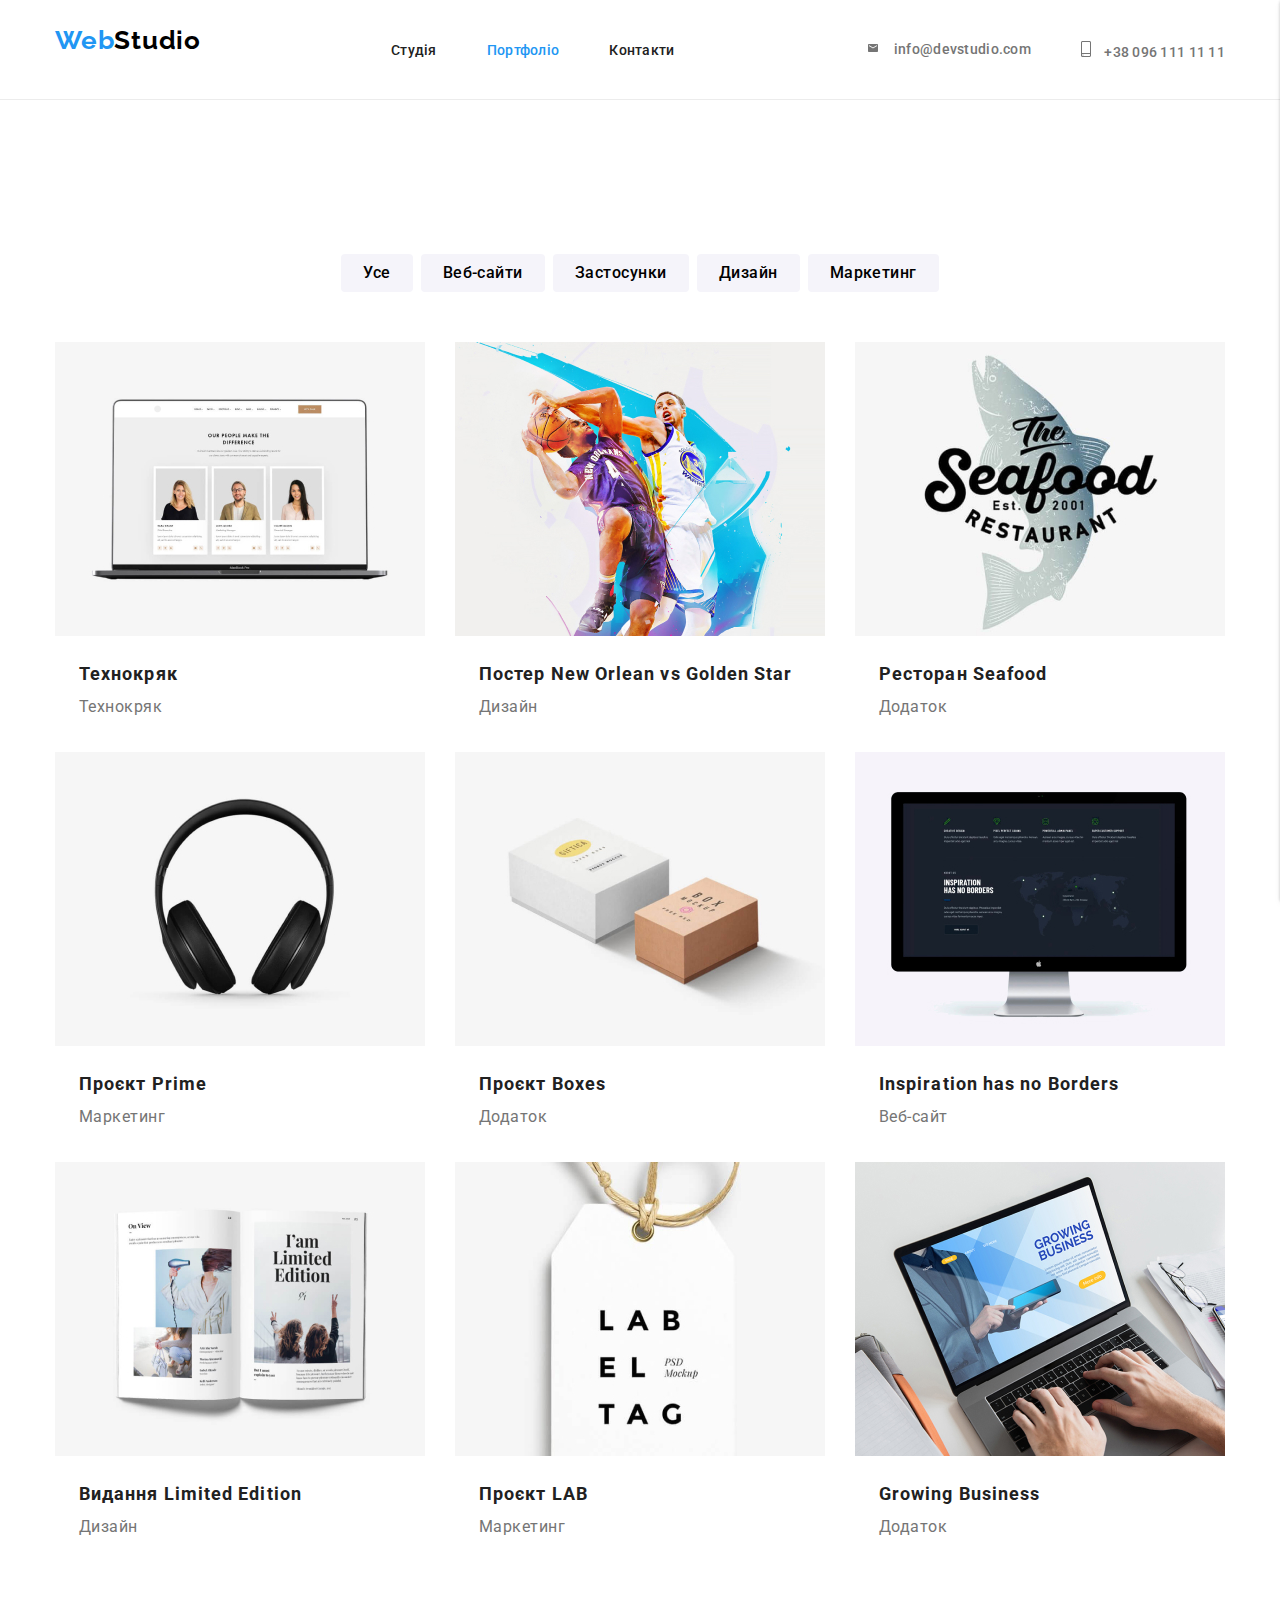
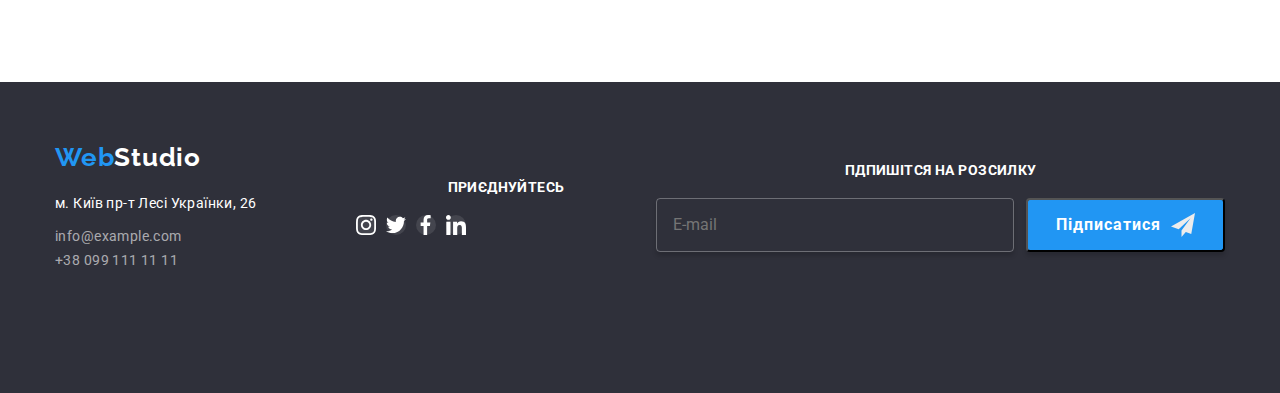
==== commit 5ddd3ed7: "fix" ====
--- a/portfolio.html
+++ b/portfolio.html
@@ -40,8 +40,32 @@
                     </svg>
                     +38 096 111 11 11</a>
             </address>
+        
+        <button class="button-mobile" data-menu-button>
+            <svg class="icon-mobile" aria-label="Переключатель меню">
+                <use class="icon-menu" href="./Img/symbol-defs.svg#icon-menu"></use>
+                <use class="icon-close" href="./Img/symbol-defs.svg#icon-close"></use>
+            </svg>
+        </button>
         </div>
     </header>
+    <div class="mobile-menu" data-menu>
+        <ul class="mobile-list-menu">
+            <li class="mobile-list-menu__item"><a href="./index.html" class="mobile-link">Студія</a></li>
+            <li class="mobile-list-menu__item"><a href="./portfolio.html" class="mobile-link">Портфоліо</a></li>
+            <li class="mobile-list-menu__item"><a href="" class="mobile-link">Контакти</a></li>
+        </ul>
+        <ul class="mobile-list-adres">
+          <li class="item"><a href="tell:+380961111111" target="_blank" class="mobile-mail">+38 096 111 11 11</a></li>
+      <li class="item"><a href="mail:info@devstudio.com" target="_blank" class="mobile-mail">info@devstudio.com</a></li>
+        </ul>
+        <ul class="mobile-kontakts">
+          <li class="item"><a href="" class="kontakts">Instagram</a></li>
+          <li class="item"><a href="" class="kontakts">Twitter</a></li>
+          <li class="item"><a href="" class="kontakts">Facebook</a></li>
+          <li class="item"><a href="" class="kontakts">LinkedIn</a></li>
+        </ul>
+      </div>
 
     <main>
         <div class="container">
@@ -63,7 +87,14 @@
                         <div class="overlavy">
                             <p class="overlavy-text">Ресурс пропонує комплексні пропозиції з різним рівнем функціоналу та сервісів. Все це дозволить відвідувачу отримати вичерпні відомості про компанію чи приватну особу.</p>
                         </div>
-                        <img src="./Img/img (7).jpg" alt="Технокряк" width="370"></div>
+                        <picture>
+                            <source srcset="./img/mobile/portfolio1@1x-mobile.jpg 1x, ./img/mobile/portfolio1@2x-mobile.jpg 2x " media="(max-width:480px)" type="image/webp">
+                            <source srcset="./img/tablet/portfolio1@1x-tablet.jpg 1x, ./img/tablet/portfolio1@2x-tablet.jpg 2x" media="(max-width:768px)" type="image/webp">
+                            <source srcset="./img/dekstop/portfolio1@1x-dekstop.jpg 1x, ./img/dekstop/portfolio1@2x-dekstop.jpg 2x" media="(max-width:1200x)" type="image/webp"> 
+
+                                  <img src="./Img/dekstop/portfolio1@1x-dekstop.jpg" alt="Технокряк" width="370">       
+                          </picture>
+                       </div>
                        
                     <h3 class="portfolio-title">Технокряк</h3>
                     <p class="portfolio-text">Технокряк</p>
@@ -75,7 +106,15 @@
                           <div class="overlavy">
                               <p class="overlavy-text">Ресурс пропонує комплексні пропозиції з різним рівнем функціоналу та сервісів. Все це дозволить відвідувачу отримати вичерпні відомості про компанію чи приватну особу.</p>
                           </div>
-                          <img src="./Img/img (8).jpg" alt="Технокряк" width="370"></div>
+
+                          <picture>
+                            <source srcset="./img/mobile/portfolio2@1x-mobile.jpg 1x, ./img/mobile/portfolio2@2x-mobile.jpg 2x " media="(max-width:480px)" type="image/webp">
+                            <source srcset="./img/tablet/portfolio2@1x-tablet.jpg 1x, ./img/tablet/portfolio2@2x-tablet.jpg 2x" media="(max-width:768px)" type="image/webp">
+                            <source srcset="./img/dekstop/portfolio2@1x-dekstop.jpg 1x, ./img/dekstop/portfolio2@2x-dekstop.jpg 2x" media="(max-width:1200x)" type="image/webp"> 
+
+                                  <img src="./Img/dekstop/portfolio2@1x-dekstop.jpg" alt="Технокряк" width="370">       
+                          </picture>
+                        </div>
                          
                       <h3 class="portfolio-title">Постер New Orlean vs Golden Star</h3>
                       <p class="portfolio-text">Дизайн</p>
@@ -87,7 +126,14 @@
                           <div class="overlavy">
                               <p class="overlavy-text">Ресурс пропонує комплексні пропозиції з різним рівнем функціоналу та сервісів. Все це дозволить відвідувачу отримати вичерпні відомості про компанію чи приватну особу.</p>
                           </div>
-                          <img src="./Img/img (9).jpg" alt="Технокряк" width="370"></div>
+                          <picture>
+                            <source srcset="./img/mobile/portfolio3@1x-mobile.jpg 1x, ./img/mobile/portfolio3@2x-mobile.jpg 2x " media="(max-width:480px)" type="image/webp">
+                            <source srcset="./img/tablet/portfolio3@1x-tablet.jpg 1x, ./img/tablet/portfolio3@2x-tablet.jpg 2x" media="(max-width:768px)" type="image/webp">
+                            <source srcset="./img/dekstop/portfolio3@1x-dekstop.jpg 1x, ./img/dekstop/portfolio3@2x-dekstop.jpg 2x" media="(max-width:1200x)" type="image/webp"> 
+
+                                  <img src="./Img/dekstop/portfolio3@1x-dekstop.jpg" alt="Технокряк" width="370">       
+                          </picture>
+                        </div>
                          
                       <h3 class="portfolio-title">Ресторан Seafood</h3>
                       <p class="portfolio-text">Додаток</p>
@@ -99,7 +145,14 @@
                           <div class="overlavy">
                               <p class="overlavy-text">Ресурс пропонує комплексні пропозиції з різним рівнем функціоналу та сервісів. Все це дозволить відвідувачу отримати вичерпні відомості про компанію чи приватну особу.</p>
                           </div>
-                          <img src="./Img/img (10).jpg" alt="Технокряк" width="370"></div>
+                          <picture>
+                            <source srcset="./Img/mobile/portfolio4@1x-mobile.jpg 1x, ./Img/mobile/portfolio4@2x-mobile.jpg 2x " media="(max-width:480px)" type="image/webp">
+                            <source srcset="./Img/tablet/portfolio4@1x-tablet.jpg 1x, ./Img/tablet/portfolio4@2x-tablet.jpg 2x" media="(max-width:768px)" type="image/webp">
+                            <source srcset="./Img/dekstop/portfolio4@1x-dekstop.jpg 1x, ./Img/dekstop/portfolio4@2x-dekstop.jpg 2x" media="(max-width:1200x)" type="image/webp"> 
+
+                                  <img src="./Img/dekstop/portfolio4@1x-dekstop.jpg" alt="Технокряк" width="370">       
+                          </picture>
+                        </div>
                          
                       <h3 class="portfolio-title">Проєкт Prime</h3>
                       <p class="portfolio-text">Маркетинг</p>
@@ -111,7 +164,14 @@
                           <div class="overlavy">
                               <p class="overlavy-text">Ресурс пропонує комплексні пропозиції з різним рівнем функціоналу та сервісів. Все це дозволить відвідувачу отримати вичерпні відомості про компанію чи приватну особу.</p>
                           </div>
-                          <img src="./Img/img (11).jpg" alt="Технокряк" width="370"></div>
+                          <picture>
+                            <source srcset="./img/mobile/portfolio5@1x-mobile.jpg 1x, ./img/mobile/portfolio5@2x-mobile.jpg 2x " media="(max-width:480px)" type="image/webp">
+                            <source srcset="./img/tablet/portfolio5@1x-tablet.jpg 1x, ./img/tablet/portfolio5@2x-tablet.jpg 2x" media="(max-width:768px)" type="image/webp">
+                            <source srcset="./img/dekstop/portfolio5@1x-dekstop.jpg 1x, ./img/dekstop/portfolio5@2x-dekstop.jpg 2x" media="(max-width:1200x)" type="image/webp"> 
+
+                                  <img src="./Img/dekstop/portfolio5@1x-dekstop.jpg" alt="Технокряк" width="370">       
+                          </picture>
+                        </div>
                          
                       <h3 class="portfolio-title">Проєкт Boxes</h3>
                       <p class="portfolio-text">Додаток</p>
@@ -123,7 +183,14 @@
                           <div class="overlavy">
                               <p class="overlavy-text">Ресурс пропонує комплексні пропозиції з різним рівнем функціоналу та сервісів. Все це дозволить відвідувачу отримати вичерпні відомості про компанію чи приватну особу.</p>
                           </div>
-                          <img src="./Img/img (15).jpg" alt="Технокряк" width="370"></div>
+                          <picture>
+                            <source srcset="./img/mobile/portfolio6@1x-mobile.jpg 1x, ./img/mobile/portfolio6@2x-mobile.jpg 2x " media="(max-width:480px)" type="image/webp">
+                            <source srcset="./img/tablet/portfolio6@1x-tablet.jpg 1x, ./img/tablet/portfolio6@2x-tablet.jpg 2x" media="(max-width:768px)" type="image/webp">
+                            <source srcset="./img/dekstop/portfolio6@1x-dekstop.jpg 1x, ./img/dekstop/portfolio6@2x-dekstop.jpg 2x" media="(max-width:1200x)" type="image/webp"> 
+
+                                  <img src="./Img/dekstop/portfolio6@1x-dekstop.jpg" alt="Технокряк" width="370">       
+                          </picture>
+                        </div>
                          
                       <h3 class="portfolio-title">Inspiration has no Borders</h3>
                       <p class="portfolio-text">Веб-сайт</p>
@@ -135,7 +202,13 @@
                           <div class="overlavy">
                               <p class="overlavy-text">Ресурс пропонує комплексні пропозиції з різним рівнем функціоналу та сервісів. Все це дозволить відвідувачу отримати вичерпні відомості про компанію чи приватну особу.</p>
                           </div>
-                          <img src="./Img/img (12).jpg" alt="Технокряк" width="370"></div>
+                          <picture>
+                            <source srcset="./img/mobile/portfolio7@1x-mobile.jpg 1x, ./img/mobile/portfolio7@2x-mobile.jpg 2x " media="(max-width:480px)" type="image/webp">
+                            <source srcset="./img/tablet/portfolio7@1x-tablet.jpg 1x, ./img/tablet/portfolio7@2x-tablet.jpg 2x" media="(max-width:768px)" type="image/webp">
+                            <source srcset="./img/dekstop/portfolio7@1x-dekstop.jpg 1x, ./img/dekstop/portfolio7@2x-dekstop.jpg 2x" media="(max-width:1200x)" type="image/webp"> 
+
+                                  <img src="./Img/dekstop/portfolio7@1x-dekstop.jpg" alt="Технокряк" width="370">       
+                          </picture></div>
                          
                       <h3 class="portfolio-title">Видання Limited Edition</h3>
                       <p class="portfolio-text">Дизайн</p>
@@ -147,7 +220,13 @@
                           <div class="overlavy">
                               <p class="overlavy-text">Ресурс пропонує комплексні пропозиції з різним рівнем функціоналу та сервісів. Все це дозволить відвідувачу отримати вичерпні відомості про компанію чи приватну особу.</p>
                           </div>
-                          <img src="./Img/img (13).jpg" alt="Технокряк" width="370"></div>
+                          <picture>
+                            <source srcset="./img/mobile/portfolio8@1x-mobile.jpg 1x, ./img/mobile/portfolio8@2x-mobile.jpg 2x " media="(max-width:480px)" type="image/webp">
+                            <source srcset="./img/tablet/portfolio8@1x-tablet.jpg 1x, ./img/tablet/portfolio8@2x-tablet.jpg 2x" media="(max-width:768px)" type="image/webp">
+                            <source srcset="./img/dekstop/portfolio8@1x-dekstop.jpg 1x, ./img/dekstop/portfolio8@2x-dekstop.jpg 2x" media="(max-width:1200x)" type="image/webp"> 
+
+                                  <img src="./Img/dekstop/portfolio8@1x-dekstop.jpg" alt="Технокряк" width="370">       
+                          </picture></div>
                          
                       <h3 class="portfolio-title">Проєкт LAB</h3>
                       <p class="portfolio-text">Маркетинг</p>
@@ -159,7 +238,13 @@
                           <div class="overlavy">
                               <p class="overlavy-text">Ресурс пропонує комплексні пропозиції з різним рівнем функціоналу та сервісів. Все це дозволить відвідувачу отримати вичерпні відомості про компанію чи приватну особу.</p>
                           </div>
-                          <img src="./Img/img (14).jpg" alt="Технокряк" width="370"></div>
+                          <picture>
+                            <source srcset="./img/mobile/portfolio9@1x-mobile.jpg 1x, ./img/mobile/portfolio9@2x-mobile.jpg 2x " media="(max-width:480px)" type="image/webp">
+                            <source srcset="./img/tablet/portfolio9@1x-tablet.jpg 1x, ./img/tablet/portfolio9@2x-tablet.jpg 2x" media="(max-width:768px)" type="image/webp">
+                            <source srcset="./img/dekstop/portfolio9@1x-dekstop.jpg 1x, ./img/dekstop/portfolio9@2x-dekstop.jpg 2x" media="(max-width:1200x)" type="image/webp"> 
+
+                                  <img src="./Img/dekstop/portfolio9@1x-dekstop.jpg" alt="Технокряк" width="370">       
+                          </picture></div>
                          
                       <h3 class="portfolio-title">Growing Business</h3>
                       <p class="portfolio-text">Додаток</p>
@@ -174,12 +259,12 @@
     <!-- Footer -->
 
 
-    <footer class="footer" id="cont">
+    <footer class="footer" id="cont"> 
         <div class="container">
             <div class="widhet-block">
                 <a href="" class="footer-logo">Web<span class="footer-logo-style">Studio</span></a>
                 <address>
-                    <ul class="footer-list">
+                    <ul class="footer__list">
                         <li><a href="https://goo.gl/maps/dQ1mNMhz1SSXz6Sy8" target="_blank" class="address">м. Київ пр-т
                                 Лесі Українки,
                                 26</a>
@@ -190,14 +275,9 @@
                 </address>
             </div>
             <div class="widhet-block">
-                <h2 class="footer-title">Приєднуйтесь</h2>
-              
-
-
-
-
-
-                <ul class="social-list-ft">
+                <h2 class="footer__title">Приєднуйтесь</h2> 
+    <!--social-list -->
+     <ul class="social-list--footer team__list"> 
                     <li class="item">
 <a href="" class="social-link-ft">
                         <svg class="social-svg" width="20" height="20">
@@ -232,11 +312,11 @@
 
 
             <div class="widhet-block">
-<h2 class="footer-title">Пдпишітся на розсилку</h2>
+<h2 class="footer__title">Пдпишітся на розсилку</h2>
 <form class="footer-form">
-<input type="email" placeholder="E-mail" class="footer-form-iput">
-<button type="button" class="footer-form-btn" >Підписатися
-<svg width="24" height="24" class="footer-form-svg">
+<input type="email" placeholder="E-mail" class="footer-form__iput">
+<button type="button" class="footer-form__btn" >Підписатися
+<svg width="24" height="24" class="footer-form__svg">
     <use href="./Img/symbol-defs.svg#icon-iconsend"></use>
 </svg>
 </button>
@@ -246,7 +326,7 @@
 
 
         </div>
-    </footer>
+    </footer> 
     <!-- modal -->
 
  <div class="backdrop is-hidden" data-modal>
@@ -300,5 +380,8 @@
     </div>
 </div>
 
-    <script src="./js/index.js" type="module"></script>
-    </footer>+    
+    </footer>
+    <script src="./js/mobile-menu.js" type="module"></script>
+</body>
+</html>
--- a/css/webstudio.min.css
+++ b/css/webstudio.min.css
@@ -1 +1 @@
-:root{--accent-color: #2196f3;--blak-color: #000;--basic-color: #757575;--minor-color: #212121}body{font-family:"Roboto",sans-serif;font-style:normal}a{text-decoration:none}li{list-style:none}h1,h2,h3,h4,h5,h6,ul,p{margin:0px;padding:0px}address{font-style:normal}.visually-hidden{position:absolute !important;clip:rect(1px 1px 1px 1px);clip:rect(1px, 1px, 1px, 1px);padding:0 !important;border:0 !important;height:1px !important;width:1px !important;overflow:hidden}img{display:block;width:100%;height:auto}.container{width:100%;padding-left:15px;padding-right:15px;margin-left:auto;margin-right:auto}@media screen and (min-width: 480px){.container{max-width:480px}}@media screen and (min-width: 768px){.container{max-width:768px}}@media screen and (min-width: 1200px){.container{max-width:1200px}}.header{display:flex;border-bottom:1px solid #ececec;position:fixed;top:0px;left:0px;width:100%;background-color:#fff;z-index:100%}@media screen and (min-width: 480px){.header{padding-top:16px;padding-bottom:16px}}@media screen and (min-width: 768px){.header{padding-top:30px;padding-top:30px}}@media screen and (min-width: 1200px){.header{padding-top:25px;padding-bottom:24px}}.header>.container{display:flex;justify-content:space-between;align-items:center}.logo{color:var(--accent-color);font-family:"Raleway",sans-serif;font-style:normal;font-weight:700;line-height:normal;letter-spacing:.78px;text-align:center;margin-bottom:20px}@media screen and (min-width: 480px){.logo{font-size:24px}}@media screen and (min-width: 768px){.logo{font-size:26px}}@media screen and (min-width: 1200px){.logo{font-size:26px;text-align:start}}.logo-sryle{color:#000}@media screen and (min-width: 480px){.menu-list{display:none}}@media screen and (min-width: 768px){.menu-list{display:flex;margin-left:0px;gap:54px}}@media screen and (min-width: 1200px){.menu-list{display:flex;margin-left:0px;gap:50px}}.menu-link{color:var(--minor-color);font-size:14px;font-style:normal;font-weight:500;line-height:normal;letter-spacing:.28px;transition-property:color;transition-duration:250ms;transition-timing-function:cubic-bezier(0.4, 0, 0.2, 1)}.menu-link:hover,.menu-link:focus{color:var(--accent-color)}.current{position:relative;color:var(--accent-color)}.current::after{position:absolute;content:" ";width:100%;height:4px;border-radius:2px;bottom:-35px;left:0;background-color:var(--accent-color);transform:scaleX(0);transition:transform 250ms cubic-bezier(0.4, 0, 0.2, 1)}@media screen and (min-width: 768px){.current::after{bottom:-45px}}@media screen and (min-width: 1200px){.current::after{bottom:-30px}}.current:hover::after{transform:scaleX(1)}@media screen and (min-width: 480px){.header-addres{display:none}}@media screen and (min-width: 768px){.header-addres{display:flex;flex-direction:column;gap:10px}}@media screen and (min-width: 1200px){.header-addres{flex-direction:row;gap:50px}}.header-addres:hover,.header-addres:focus{color:#2196f3}.header-cont{color:var(--basic-color);font-size:14px;font-style:normal;font-weight:500;line-height:normal;letter-spacing:.28px;transition-property:color;transition-duration:250ms;transition-timing-function:cubic-bezier(0.4, 0, 0.2, 1)}.header-svg{margin-right:10px;fill:currentColor}.hero{background-image:linear-gradient(rgba(47, 48, 58, 0.4), rgba(47, 48, 58, 0.4)),url(../../Img/fon.png);background-color:#2f303a;background-repeat:no-repeat;margin-left:auto;margin-right:auto;display:flex}@media screen and (min-width: 480px){.hero{max-width:480px;padding-top:118px;padding-bottom:118px}}@media screen and (min-width: 768px){.hero{max-width:768px;padding-top:128px;padding-bottom:128px}}@media screen and (min-width: 1200px){.hero{max-width:1600px;padding-top:200px;padding-bottom:200px}}.hero__title{color:#fff;text-align:center;font-weight:900;line-height:1.36;letter-spacing:2.64px;text-transform:uppercase;margin-left:auto;margin-right:auto}@media screen and (min-width: 480px){.hero__title{width:360px;font-size:26px;margin-bottom:30px}}@media screen and (min-width: 768px){.hero__title{width:307px;font-size:22px;margin-bottom:37px}}@media screen and (min-width: 1200px){.hero__title{width:696px;font-size:44px;margin-bottom:30px}}@media screen and (min-width: 480px){.advantages{padding-top:60px}}@media screen and (min-width: 768px){.advantages{padding-top:60px}}@media screen and (min-width: 1200px){.advantages{padding-top:94px}}.adventage__title{color:#212121;font-size:14px;font-style:normal;font-weight:700;line-height:normal;letter-spacing:.42px;text-transform:uppercase}@media screen and (min-width: 480px){.adventage__title{margin-bottom:14px}}@media screen and (min-width: 768px){.adventage__title{margin-bottom:17px}}@media screen and (min-width: 1200px){.adventage__title{margin-bottom:10px}}.advantages-list{display:flex;flex-wrap:wrap;gap:30px}@media screen and (min-width: 480px){.advantages-list>.advantages-list__item{flex-basis:calc((100% - 30px)/1)}}@media screen and (min-width: 768px){.advantages-list>.advantages-list__item{flex-basis:calc((100% - 30px)/2)}}@media screen and (min-width: 1200px){.advantages-list>.advantages-list__item{flex-basis:calc((100% - 90px)/4)}}.advantages__text{margin-top:10px;color:var(--basic-color);font-size:14px;font-style:normal;font-weight:400;line-height:1.71;letter-spacing:.42px}.beefore{content:"";height:120px;display:block;flex-shrink:0;background-repeat:no-repeat;background-position:center;border-radius:4px;background-color:#f5f4fa;padding:25px 100px;margin-bottom:30px}@media screen and (min-width: 480px){.beefore{width:450px}}@media screen and (min-width: 768px){.beefore{width:354px}}@media screen and (min-width: 1200px){.beefore{width:270px}}.advantages-1{background-image:url(../../Img/antenna1.png)}.advantages-2{background-image:url(../../Img/clock1.png)}.advantages-3{background-image:url(../../Img/diagram1.png)}.advantages-4{background-image:url(../../Img/astronaut1.png)}@media screen and (min-width: 480px){.our-work{display:none}}@media screen and (min-width: 768px){.our-work{display:none}}@media screen and (min-width: 1200px){.our-work{display:block;padding-top:94px;padding-bottom:94px}}.our-work__title{color:#212121;text-align:center;font-size:36px;font-style:normal;font-weight:700;line-height:normal;letter-spacing:1.08px;margin-bottom:30px}.our-work-list{display:flex;flex-wrap:wrap;justify-content:space-between}.our-work-list>.our-work-list__item{position:relative;flex-basis:calc((100% - 60px)/3)}.our-work-bg{background-color:rgba(47,48,58,.8);height:70px;width:100%;position:absolute;bottom:0px;display:flex;align-items:center;justify-content:center}.our-work__bg-title{font-weight:700;font-size:14px;letter-spacing:.03em;text-transform:uppercase;text-align:center;color:#fff}.team{background-color:#f5f4fa}@media screen and (min-width: 480px){.team{padding-bottom:60px;padding-top:60px}}@media screen and (min-width: 768px){.team{padding-bottom:60px;padding-top:60px}}@media screen and (min-width: 1200px){.team{padding-bottom:94px;padding-top:94px}}.team__title{color:#212121;text-align:center;font-style:normal;font-weight:700;line-height:normal;letter-spacing:1.08px}@media screen and (min-width: 480px){.team__title{font-size:26px;margin-bottom:30px}}@media screen and (min-width: 768px){.team__title{font-size:28px;margin-bottom:30px}}@media screen and (min-width: 1200px){.team__title{font-size:36px;margin-bottom:30px}}.team__list{display:flex;justify-content:center;flex-wrap:wrap;gap:30px}.team-list>.item{padding-bottom:30px;background-color:#fff;transition-property:box-shadow;transition-duration:250ms;transition-timing-function:cubic-bezier(0.4, 0, 0.2, 1)}@media screen and (min-width: 480px){.team-list>.item{flex-basis:calc((100% - 30px)/1)}}@media screen and (min-width: 768px){.team-list>.item{flex-basis:calc((100% - 30px)/2)}}@media screen and (min-width: 1200px){.team-list>.item{flex-basis:calc((100% - 90px)/4)}}.team-list>.item>.item:hover,.team-list>.item>.item:focus{cursor:pointer;border-radius:0px 0px 4px 4px;box-shadow:inset 0px 2px 1px 0px rgba(0,0,0,.2),0px 1px 1px 0px rgba(0,0,0,.14),0px 1px 3px 0px rgba(0,0,0,.12)}.team-name{color:#212121;text-align:center;font-size:16px;font-style:normal;font-weight:500;line-height:normal;letter-spacing:.48px;margin-bottom:10px;padding-top:30px}.team-text{color:#757575;text-align:center;font-size:16px;font-style:normal;font-weight:400;line-height:normal;letter-spacing:.48px}.social-list{display:flex;justify-content:center;gap:10px;margin-top:16px}.social-list>.item{width:44px;height:44px}.social-link{display:flex;justify-content:center;align-items:center;width:100%;height:100%;border-radius:50%;fill:#afb1b8;background-color:#fff;transition-property:fill color;transition-duration:250ms;transition-timing-function:cubic-bezier(0.4, 0, 0.2, 1)}.social-link:hover,.social-link:focus{fill:#fff;background-color:var(--accent-color)}@media screen and (min-width: 480px){.regular-customers{padding-top:60px;padding-bottom:60px}}@media screen and (min-width: 768px){.regular-customers{padding-top:60px;padding-bottom:60px}}@media screen and (min-width: 1200px){.regular-customers{padding-top:94px;padding-bottom:94px}}.customers__h2{font-weight:700;letter-spacing:.03em;text-align:center;color:#212121}@media screen and (min-width: 480px){.customers__h2{font-size:26px;margin-bottom:30px}}@media screen and (min-width: 768px){.customers__h2{font-size:28px;margin-bottom:30px}}@media screen and (min-width: 1200px){.customers__h2{font-size:36px;margin-bottom:50px}}@media screen and (min-width: 480px){.customers-list__item{flex-basis:calc((100% - 30px)/2)}}@media screen and (min-width: 768px){.customers-list__item{flex-basis:calc((100% - 60px)/3)}}@media screen and (min-width: 1200px){.customers-list__item{flex-basis:calc((100% - 150px)/6)}}.customers-list{display:flex;flex-wrap:wrap;justify-content:center;gap:30px}.customers-list__item{width:170px;height:92px;border-radius:4px;border:1px solid #afb1b8;padding:16px 32px;transition:border-color 250ms cubic-bezier(0.4, 0, 0.2, 1)}.customers-list:hover,.customers-list:focus{cursor:pointer;border-color:var(--accent-color)}.customers__link{display:flex;justify-content:center;align-items:center}.customer__svg{fill:#afb1b8;transition-property:fill;transition-duration:250ms;transition-timing-function:cubic-bezier(0.4, 0, 0.2, 1)}.customer-svg:hover,.customer-svg:focus{fill:var(--accent-color)}.footer{padding-top:60px;padding-bottom:60px;background-color:#2f303a}.footer>.container{display:flex;flex-wrap:wrap}@media screen and (min-width: 480px){.footer>.container{flex-direction:column;justify-content:center;align-items:center}}@media screen and (min-width: 768px){.footer>.container{flex-direction:row;justify-content:center}}@media screen and (min-width: 1200px){.footer>.container{flex-wrap:nowrap;flex-direction:row;justify-content:space-between}}.footer-logo{color:var(--accent-color);font-family:"Raleway",sans-serif;font-size:26px;font-weight:700;line-height:normal;letter-spacing:.78px;display:block;margin-bottom:20px}.footer-logo-style{color:#fff;transition-property:color;transition-duration:250ms;transition-timing-function:cubic-bezier(0.4, 0, 0.2, 1)}.footer.logo-style:hover,.footer-logo-style:focus{color:var(--accent-color)}.footer__list{padding-left:0px;text-align:center}@media screen and (min-width: 1200px){.footer__list{text-align:start}}.address{color:#fff;font-size:14px;font-weight:400;line-height:1.71;letter-spacing:.42px;display:block;margin-bottom:9px}.footer-cnt{color:rgba(255,255,255,.6);font-size:14px;font-weight:400;line-height:1.71;letter-spacing:.42px;display:block}.footer-cnt:not(:last-child){margin-bottom:9px;display:block}.footer__title{display:flex;font-weight:700;font-size:14px;letter-spacing:.03em;text-transform:uppercase;color:#fff;margin-bottom:20px;text-align:center}@media screen and (min-width: 1200px){.footer__title{text-align:start}}.widhet-block{flex-basis:calc(50% - 15px)}@media screen and (min-width: 480px){.widhet-block{flex-direction:column;margin-bottom:60px}}.social-list--footer{display:flex;justify-content:center;gap:10px;margin-top:16px;margin-top:0px}@media screen and (min-width: 1200px){.social-list--footer{display:flex;justify-content:start;gap:10px;margin-top:16px}}.social-list-ft>.item{width:44px;height:44px}.social-link-ft{display:flex;justify-content:center;align-items:center;width:100%;height:100%;border-radius:50%;fill:#fff;background-color:rgba(255,255,255,.1);transition-property:fill color;transition-duration:250ms;transition-timing-function:cubic-bezier(0.4, 0, 0.2, 1)}.social-link-ft:hover,.social-link-ft:focus{fill:#fff;background-color:var(--accent-color)}.footer-form{display:flex;gap:12px}@media screen and (min-width: 480px){.footer-form{display:ruby}}@media screen and (min-width: 1200px){.footer-form{display:flex;gap:12px}}.footer-form__iput{outline:none;cursor:pointer;border:1px solid rgba(255,255,255,.3);border-radius:4px;box-shadow:0 4px 4px 0 rgba(0,0,0,.15);background-color:rgba(33,150,243,0);padding:15px 16px}@media screen and (min-width: 480px){.footer-form__iput{width:450px;margin-bottom:20px}}@media screen and (min-width: 1200px){.footer-form__iput{width:358px;margin-bottom:0px}}.footer-form__btn{font-weight:700;font-size:16px;line-height:187%;letter-spacing:.06em;text-align:center;color:#fff;border-radius:4px;box-shadow:0 4px 4px 0 rgba(0,0,0,.15);background-color:var(--accent-color);padding:10px 28px;display:flex;gap:10px;align-items:center;cursor:pointer;transition-property:color;transition-duration:250ms;transition-timing-function:cubic-bezier(0.4, 0, 0.2, 1)}.footer-form-btn:hover,.footer-form-btn:focus{background-color:#3d9ff0}.footer-form-iput:focus-within{border-color:#3d9ff0}.footer-form__svg{fill:#ececec}@media screen and (min-width: 480px){.portfolio{padding-top:94px;padding-bottom:94px;margin-top:94px;margin-bottom:48px}}@media screen and (min-width: 768px){.portfolio{margin-top:60px;margin-bottom:30px}}@media screen and (min-width: 1200px){.portfolio{margin-top:60px;margin-bottom:46px}}.portfolio-btn-list{display:flex;gap:8px;justify-content:center;margin-bottom:50px}.portfolio-btn{color:var(--blak-color);text-align:center;font-size:16px;font-weight:500;line-height:1.62;letter-spacing:.48px;padding:6px 22px;border-radius:4px;background-color:#f5f4fa;border:none;padding:6px 22px;transition-property:box-shadow color;transition-duration:250ms;transition-timing-function:cubic-bezier(0.4, 0, 0.2, 1)}.portfolio-btn:hover,.portfolio-btn:focus{cursor:pointer;border-radius:4px;background-color:#2196f3;color:#fff;box-shadow:0px 2px 2px 0px rgba(0,0,0,.12),0px 1px 2px 0px rgba(0,0,0,.08),0px 3px 1px 0px rgba(0,0,0,.1)}.portfolio-title{color:#212121;font-size:18px;font-style:normal;font-weight:700;line-height:36px;letter-spacing:1.08px;margin-top:20px;padding-left:24px}.portfolio-text{color:#757575;font-size:16px;font-style:normal;font-weight:400;line-height:30px;letter-spacing:.48px;padding-left:24px;transition-property:border color;transition-duration:250ms;transition-timing-function:cubic-bezier(0.4, 0, 0.2, 1)}.prijekt-box:hover,.prijekt-box:focus{cursor:pointer;border:1px solid #eee;background:#fff}.prijekt-list{gap:30px;display:flex;flex-wrap:wrap;justify-content:center;transition-property:box-shadow color border;transition-duration:250ms;transition-timing-function:cubic-bezier(0.4, 0, 0.2, 1)}.prijekt-list>.item:hover,.prijekt-list>.item:focus{border:1px solid #eee;background:#fff;box-shadow:1px 4px 6px 0px rgba(0,0,0,.16),0px 4px 4px 0px rgba(0,0,0,.06),0px 1px 1px 0px rgba(0,0,0,.12)}@media screen and (min-width: 480px){.prijekt-list>.item{flex-basis:calc((100% - 60px)/1)}}@media screen and (min-width: 768px){.prijekt-list>.item{flex-basis:calc((100% - 60px)/2)}}@media screen and (min-width: 1200px){.prijekt-list>.item{flex-basis:calc((100% - 60px)/3)}}img{display:block;width:100%;height:auto}.prijekt-link:hover .overlavy{transform:translateY(0)}.overlavy-tumb{position:relative;overflow:hidden}.overlavy{position:absolute;top:0;left:0;width:100%;height:100%;background-color:rgba(33,150,243,.9);transform:translateY(100%);transition:transform 250ms}.overlavy-text{font-weight:400;font-size:18px;line-height:156%;letter-spacing:.03em;color:#fff;padding:63px 24px}.backdrop{position:fixed;top:0;left:0;width:100%;height:100%;background-color:rgba(0,0,0,.7);opacity:1;z-index:999}.backdrop.is-hidden{opacity:0;pointer-events:none}.no-scroll{overflow:hidden}.modal{position:absolute;top:50%;left:50%;transform:translate(-50%, -50%);width:528px;min-height:581px;border-radius:4px;padding:40px;box-shadow:0 2px 1px 0 rgba(0,0,0,.2),0 1px 1px 0 rgba(0,0,0,.14),0 1px 3px 0 rgba(0,0,0,.12);background:#fff;background-color:#fff}.modal__title{font-weight:700;font-size:20px;letter-spacing:.03em;text-align:center;color:var(--minor-color);margin-bottom:12px}.modal__btn{display:flex;justify-content:center;align-items:center;position:absolute;top:8px;right:8px;cursor:pointer;padding:6px;border-radius:100%;fill:#000;stroke-width:1px;border:1px solid rgba(0,0,0,.1);background:rgba(0,0,0,0)}.modal-btn:hover,.modal-btn:focus{border-color:var(--accent-color)}.modal-icon-close:hover,.modal-icon-close:focus{fill:var(--accent-color)}.modal__form{display:flex;flex-direction:column;gap:28px;margin-bottom:20px}.form__input{border:1px solid rgba(33,33,33,.2);border-radius:4px;width:100%;height:40px;padding-left:43px;outline:none;cursor:pointer;position:relative}.modal__icon{position:absolute;transform:translatey(-50%);top:50%;left:12px}.form-input:focus-within{border-color:var(--accent-color)}.modal__position{position:relative}.modal-position:focus-within .modal-icon{fill:var(--accent-color)}.form__label{font-weight:400;font-size:12px;letter-spacing:.01em;color:var(--basic-color);margin-bottom:4px}.form-text{font-weight:400;font-size:14px;line-height:171%;letter-spacing:.03em;color:var(--basic-color);margin-right:7px}.form-link{color:var(--accent-color)}.feedback{width:100%;height:120px;resize:none;outline:none;border:1px solid rgba(33,33,33,.2);border-radius:4px;padding:12px 16px}.feedback:focus-within{border:1px solid var(--accent-color)}.feedback::placeholder{font-family:var(--font-family);font-weight:400;font-size:14px;letter-spacing:.01em;color:rgba(117,117,117,.5)}.check-box{display:flex;align-items:center;margin-left:7px}.form-checkbox{width:15px;height:15px;cursor:pointer;margin-right:7px}.modal-submit{border-radius:4px;padding:10px 57px;font-weight:700;font-size:16px;line-height:187%;letter-spacing:.06em;text-align:center;color:#fff;box-shadow:0 4px 4px 0 rgba(0,0,0,.15);background:#188ce8;border:none;display:flex;margin-left:auto;margin-right:auto}.modal-submit:hover,.modal-submit:focus{background-color:#3d9ff0;cursor:pointer}.hero__btn{display:flex;margin:0px auto;color:#fff;text-align:center;font-size:16px;font-style:normal;font-weight:700;line-height:1.87;letter-spacing:.96px;cursor:pointer;border:none;border-radius:4px;background:#2196f3;box-shadow:0px 4px 4px 0px rgba(0,0,0,.15);transition-property:color;transition-duration:250ms;transition-timing-function:cubic-bezier(0.4, 0, 0.2, 1)}@media screen and (min-width: 480px){.hero__btn{padding:10px 24px}}@media screen and (min-width: 768px){.hero__btn{padding:18px 24px}}@media screen and (min-width: 1200px){.hero__btn{padding:10px 24px}}.hero__btn:hover,.hero__btn:focus{background-color:#188ce8}/*# sourceMappingURL=webstudio.min.css.map */+:root{--accent-color: #2196f3;--blak-color: #000;--basic-color: #757575;--minor-color: #212121}body{font-family:"Roboto",sans-serif;font-style:normal}a{text-decoration:none}li{list-style:none}h1,h2,h3,h4,h5,h6,ul,p{margin:0px;padding:0px}address{font-style:normal}.visually-hidden{position:absolute !important;clip:rect(1px 1px 1px 1px);clip:rect(1px, 1px, 1px, 1px);padding:0 !important;border:0 !important;height:1px !important;width:1px !important;overflow:hidden}img{display:block;width:100%;height:auto}.container{width:100%;padding-left:15px;padding-right:15px;margin-left:auto;margin-right:auto}@media screen and (min-width: 480px){.container{max-width:480px}}@media screen and (min-width: 768px){.container{max-width:768px}}@media screen and (min-width: 1200px){.container{max-width:1200px}}.header{display:flex;border-bottom:1px solid #ececec;top:0px;left:0px;width:100%;background-color:#fff;z-index:100}@media screen and (min-width: 480px){.header{padding-top:16px;padding-bottom:16px}}@media screen and (min-width: 768px){.header{padding-top:30px;padding-top:30px}}@media screen and (min-width: 1200px){.header{padding-top:25px;padding-bottom:24px}}.header>.container{display:flex;justify-content:space-between;align-items:center}.logo{color:var(--accent-color);font-family:"Raleway",sans-serif;font-style:normal;font-weight:700;line-height:normal;letter-spacing:.78px;text-align:center;margin-bottom:20px}@media screen and (min-width: 480px){.logo{font-size:24px}}@media screen and (min-width: 768px){.logo{font-size:26px}}@media screen and (min-width: 1200px){.logo{font-size:26px;text-align:start}}.logo-sryle{color:#000}@media screen and (min-width: 480px){.menu-list{display:none}}@media screen and (min-width: 768px){.menu-list{display:flex;margin-left:0px;gap:54px}}@media screen and (min-width: 1200px){.menu-list{display:flex;margin-left:0px;gap:50px}}.menu-link{color:var(--minor-color);font-size:14px;font-style:normal;font-weight:500;line-height:normal;letter-spacing:.28px;transition-property:color;transition-duration:250ms;transition-timing-function:cubic-bezier(0.4, 0, 0.2, 1)}.menu-link:hover,.menu-link:focus{color:var(--accent-color)}.current{position:relative;color:var(--accent-color)}.current::after{position:absolute;content:" ";width:100%;height:4px;border-radius:2px;bottom:-35px;left:0;background-color:var(--accent-color);transform:scaleX(0);transition:transform 250ms cubic-bezier(0.4, 0, 0.2, 1)}@media screen and (min-width: 768px){.current::after{bottom:-45px}}@media screen and (min-width: 1200px){.current::after{bottom:-30px}}.current:hover::after{transform:scaleX(1)}@media screen and (min-width: 480px){.header-addres{display:none}}@media screen and (min-width: 768px){.header-addres{display:flex;flex-direction:column;gap:10px}}@media screen and (min-width: 1200px){.header-addres{flex-direction:row;gap:50px}}.header-addres:hover,.header-addres:focus{color:#2196f3}.header-cont{color:var(--basic-color);font-size:14px;font-style:normal;font-weight:500;line-height:normal;letter-spacing:.28px;transition-property:color;transition-duration:250ms;transition-timing-function:cubic-bezier(0.4, 0, 0.2, 1)}.header-svg{margin-right:10px;fill:currentColor}.hero{background-size:cover;background-position:center;padding-top:214px;padding-bottom:138px;text-align:center;background-image:linear-gradient(rgba(47, 48, 58, 0.4), rgba(47, 48, 58, 0.4)),url(../Img/mobile/header@1x-mobile.png)}@media(min-device-pixel-ratio: 2),(min-resolution: 192dpi),(min-resolution: 2dppx){.hero{background-image:linear-gradient(rgba(47, 48, 58, 0.4), rgba(47, 48, 58, 0.4)),url(../Img/mobile/header@2x-mobile.png)}}@media screen and (min-width: 768px){.hero{padding-bottom:233px;background-image:linear-gradient(rgba(47, 48, 58, 0.4), rgba(47, 48, 58, 0.4)),url(../Img/tablet/header@1x-tablet.png)}}@media screen and (min-width: 768px)and (min-device-pixel-ratio: 2),screen and (min-width: 768px)and (min-resolution: 192dpi),screen and (min-width: 768px)and (min-resolution: 2dppx){.hero{background-image:linear-gradient(rgba(47, 48, 58, 0.4), rgba(47, 48, 58, 0.4)),url(../Img/tablet/header@2x-tablet.png)}}@media screen and (min-width: 1200px){.hero{background-image:linear-gradient(rgba(47, 48, 58, 0.4), rgba(47, 48, 58, 0.4)),url(../Img/dekstop/header@1x-dekstop.png)}}@media screen and (min-width: 1200px)and (min-device-pixel-ratio: 2),screen and (min-width: 1200px)and (min-resolution: 192dpi),screen and (min-width: 1200px)and (min-resolution: 2dppx){.hero{background-image:linear-gradient(rgba(47, 48, 58, 0.4), rgba(47, 48, 58, 0.4)),url(../Img/dekstop/header@2x-dekstop.png)}}.hero__title{color:#fff;text-align:center;font-weight:900;line-height:1.36;letter-spacing:2.64px;text-transform:uppercase;margin-left:auto;margin-right:auto;width:360px;font-size:26px;margin-bottom:30px}@media screen and (min-width: 768px){.hero__title{width:307px;font-size:22px;margin-bottom:37px}}@media screen and (min-width: 1200px){.hero__title{width:696px;font-size:44px;margin-bottom:30px}}@media screen and (min-width: 480px){.advantages{padding-top:60px}}@media screen and (min-width: 768px){.advantages{padding-top:60px}}@media screen and (min-width: 1200px){.advantages{padding-top:94px}}.adventage__title{color:#212121;font-size:14px;font-style:normal;font-weight:700;line-height:normal;letter-spacing:.42px;text-transform:uppercase}@media screen and (min-width: 480px){.adventage__title{margin-bottom:14px}}@media screen and (min-width: 768px){.adventage__title{margin-bottom:17px}}@media screen and (min-width: 1200px){.adventage__title{margin-bottom:10px}}.advantages-list{display:flex;flex-wrap:wrap;gap:30px}@media screen and (min-width: 480px){.advantages-list>.advantages-list__item{flex-basis:calc((100% - 30px)/1)}}@media screen and (min-width: 768px){.advantages-list>.advantages-list__item{flex-basis:calc((100% - 30px)/2)}}@media screen and (min-width: 1200px){.advantages-list>.advantages-list__item{flex-basis:calc((100% - 90px)/4)}}.advantages__text{margin-top:10px;color:var(--basic-color);font-size:14px;font-style:normal;font-weight:400;line-height:1.71;letter-spacing:.42px}.beefore{content:"";height:120px;display:block;flex-shrink:0;background-repeat:no-repeat;background-position:center;border-radius:4px;background-color:#f5f4fa;padding:25px 100px;margin-bottom:30px}@media screen and (min-width: 480px){.beefore{width:450px}}@media screen and (min-width: 768px){.beefore{width:354px}}@media screen and (min-width: 1200px){.beefore{width:270px}}.advantages-1{background-image:url(../../Img/antenna1.png)}.advantages-2{background-image:url(../../Img/clock1.png)}.advantages-3{background-image:url(../../Img/diagram1.png)}.advantages-4{background-image:url(../../Img/astronaut1.png)}@media screen and (min-width: 480px){.our-work{display:none}}@media screen and (min-width: 768px){.our-work{display:none}}@media screen and (min-width: 1200px){.our-work{display:block;padding-top:94px;padding-bottom:94px}}.our-work__title{color:#212121;text-align:center;font-size:36px;font-style:normal;font-weight:700;line-height:normal;letter-spacing:1.08px;margin-bottom:30px}.our-work-list{display:flex;flex-wrap:wrap;justify-content:space-between}.our-work-list>.our-work-list__item{position:relative;flex-basis:calc((100% - 60px)/3)}.our-work-bg{background-color:rgba(47,48,58,.8);height:70px;width:100%;position:absolute;bottom:0px;display:flex;align-items:center;justify-content:center}.our-work__bg-title{font-weight:700;font-size:14px;letter-spacing:.03em;text-transform:uppercase;text-align:center;color:#fff}.team{background-color:#f5f4fa}@media screen and (min-width: 480px){.team{padding-bottom:60px;padding-top:60px}}@media screen and (min-width: 768px){.team{padding-bottom:60px;padding-top:60px}}@media screen and (min-width: 1200px){.team{padding-bottom:94px;padding-top:94px}}.team__title{color:#212121;text-align:center;font-style:normal;font-weight:700;line-height:normal;letter-spacing:1.08px}@media screen and (min-width: 480px){.team__title{font-size:26px;margin-bottom:30px}}@media screen and (min-width: 768px){.team__title{font-size:28px;margin-bottom:30px}}@media screen and (min-width: 1200px){.team__title{font-size:36px;margin-bottom:30px}}.team__list{display:flex;justify-content:center;flex-wrap:wrap;gap:30px}.team-list>.item{padding-bottom:30px;background-color:#fff;transition-property:box-shadow;transition-duration:250ms;transition-timing-function:cubic-bezier(0.4, 0, 0.2, 1)}@media screen and (min-width: 480px){.team-list>.item{flex-basis:calc((100% - 30px)/1)}}@media screen and (min-width: 768px){.team-list>.item{flex-basis:calc((100% - 30px)/2)}}@media screen and (min-width: 1200px){.team-list>.item{flex-basis:calc((100% - 90px)/4)}}.team-list>.item>.item:hover,.team-list>.item>.item:focus{cursor:pointer;border-radius:0px 0px 4px 4px;box-shadow:inset 0px 2px 1px 0px rgba(0,0,0,.2),0px 1px 1px 0px rgba(0,0,0,.14),0px 1px 3px 0px rgba(0,0,0,.12)}.team-name{color:#212121;text-align:center;font-size:16px;font-style:normal;font-weight:500;line-height:normal;letter-spacing:.48px;margin-bottom:10px;padding-top:30px}.team-text{color:#757575;text-align:center;font-size:16px;font-style:normal;font-weight:400;line-height:normal;letter-spacing:.48px}.social-list{display:flex;justify-content:center;gap:10px;margin-top:16px}.social-list>.item{width:44px;height:44px}.social-link{display:flex;justify-content:center;align-items:center;width:100%;height:100%;border-radius:50%;fill:#afb1b8;background-color:#fff;transition-property:fill color;transition-duration:250ms;transition-timing-function:cubic-bezier(0.4, 0, 0.2, 1)}.social-link:hover,.social-link:focus{fill:#fff;background-color:var(--accent-color)}@media screen and (min-width: 480px){.regular-customers{padding-top:60px;padding-bottom:60px}}@media screen and (min-width: 768px){.regular-customers{padding-top:60px;padding-bottom:60px}}@media screen and (min-width: 1200px){.regular-customers{padding-top:94px;padding-bottom:94px}}.customers__h2{font-weight:700;letter-spacing:.03em;text-align:center;color:#212121}@media screen and (min-width: 480px){.customers__h2{font-size:26px;margin-bottom:30px}}@media screen and (min-width: 768px){.customers__h2{font-size:28px;margin-bottom:30px}}@media screen and (min-width: 1200px){.customers__h2{font-size:36px;margin-bottom:50px}}@media screen and (min-width: 480px){.customers-list__item{flex-basis:calc((100% - 30px)/2)}}@media screen and (min-width: 768px){.customers-list__item{flex-basis:calc((100% - 60px)/3)}}@media screen and (min-width: 1200px){.customers-list__item{flex-basis:calc((100% - 150px)/6)}}.customers-list{display:flex;flex-wrap:wrap;justify-content:center;gap:30px}.customers-list__item{width:170px;height:92px;border-radius:4px;border:1px solid #afb1b8;padding:16px 32px;transition:border-color 250ms cubic-bezier(0.4, 0, 0.2, 1)}.customers-list:hover,.customers-list:focus{cursor:pointer;border-color:var(--accent-color)}.customers__link{display:flex;justify-content:center;align-items:center}.customer__svg{fill:#afb1b8;transition-property:fill;transition-duration:250ms;transition-timing-function:cubic-bezier(0.4, 0, 0.2, 1)}.customer-svg:hover,.customer-svg:focus{fill:var(--accent-color)}.footer{padding-top:60px;padding-bottom:60px;background-color:#2f303a}.footer>.container{display:flex;flex-wrap:wrap}@media screen and (min-width: 480px){.footer>.container{flex-direction:column;justify-content:center;align-items:center}}@media screen and (min-width: 768px){.footer>.container{flex-direction:row;justify-content:center}}@media screen and (min-width: 1200px){.footer>.container{flex-wrap:nowrap;flex-direction:row;justify-content:space-between}}.footer-logo{color:var(--accent-color);font-family:"Raleway",sans-serif;font-size:26px;font-weight:700;line-height:normal;letter-spacing:.78px;display:block;margin-bottom:20px}@media screen and (min-width: 480px){.footer-logo{text-align:center}}@media screen and (min-width: 768px){.footer-logo{text-align:center}}@media screen and (min-width: 1200px){.footer-logo{text-align:start}}.footer-logo-style{color:#fff;transition-property:color;transition-duration:250ms;transition-timing-function:cubic-bezier(0.4, 0, 0.2, 1)}.footer.logo-style:hover,.footer-logo-style:focus{color:var(--accent-color)}.footer__list{padding-left:0px;text-align:center}@media screen and (min-width: 1200px){.footer__list{text-align:start}}.address{color:#fff;font-size:14px;font-weight:400;line-height:1.71;letter-spacing:.42px;display:block;margin-bottom:9px}.footer-cnt{color:rgba(255,255,255,.6);font-size:14px;font-weight:400;line-height:1.71;letter-spacing:.42px;display:block}.footer-cnt:not(:last-child){margin-bottom:9px;display:block}.footer__title{display:flex;font-weight:700;font-size:14px;letter-spacing:.03em;text-transform:uppercase;color:#fff;margin-bottom:20px}@media screen and (min-width: 480px){.footer__title{text-align:center}}@media screen and (min-width: 768px){.footer__title{display:block}}@media screen and (min-width: 1200px){.footer__title{display:block}}.widhet-block{flex-basis:calc(50% - 15px)}@media screen and (min-width: 480px){.widhet-block{flex-direction:column;margin-bottom:60px}}.social-list--footer{display:flex;justify-content:center;gap:10px;margin-top:16px;margin-top:0px}@media screen and (min-width: 1200px){.social-list--footer{display:flex;justify-content:start;gap:10px;margin-top:16px}}.social-list-ft>.item{width:44px;height:44px}.social-link-ft{display:flex;justify-content:center;align-items:center;width:100%;height:100%;border-radius:50%;fill:#fff;background-color:rgba(255,255,255,.1);transition-property:fill color;transition-duration:250ms;transition-timing-function:cubic-bezier(0.4, 0, 0.2, 1)}.social-link-ft:hover,.social-link-ft:focus{fill:#fff;background-color:var(--accent-color)}.footer-form{display:flex;gap:12px}@media screen and (min-width: 480px){.footer-form{display:ruby}}@media screen and (min-width: 1200px){.footer-form{display:flex;gap:12px}}.footer-form__iput{outline:none;cursor:pointer;border:1px solid rgba(255,255,255,.3);border-radius:4px;box-shadow:0 4px 4px 0 rgba(0,0,0,.15);background-color:rgba(33,150,243,0);padding:15px 16px}@media screen and (min-width: 480px){.footer-form__iput{width:450px;margin-bottom:20px}}@media screen and (min-width: 1200px){.footer-form__iput{width:358px;margin-bottom:0px}}.footer-form__btn{font-weight:700;font-size:16px;line-height:187%;letter-spacing:.06em;text-align:center;color:#fff;border-radius:4px;box-shadow:0 4px 4px 0 rgba(0,0,0,.15);background-color:var(--accent-color);padding:10px 28px;display:flex;gap:10px;align-items:center;cursor:pointer;transition-property:color;transition-duration:250ms;transition-timing-function:cubic-bezier(0.4, 0, 0.2, 1)}.footer-form-btn:hover,.footer-form-btn:focus{background-color:#3d9ff0}.footer-form-iput:focus-within{border-color:#3d9ff0}.footer-form__svg{fill:#ececec}@media screen and (min-width: 480px){.portfolio{padding-top:94px;padding-bottom:94px;margin-top:94px;margin-bottom:48px}}@media screen and (min-width: 768px){.portfolio{margin-top:60px;margin-bottom:30px}}@media screen and (min-width: 1200px){.portfolio{margin-top:60px;margin-bottom:46px}}.portfolio-btn-list{display:flex;gap:8px;margin-bottom:50px}@media screen and (min-width: 480px){.portfolio-btn-list{justify-content:start;flex-wrap:wrap}}@media screen and (min-width: 768px){.portfolio-btn-list{justify-content:center;flex-wrap:nowrap}}@media screen and (min-width: 1200px){.portfolio-btn-list{justify-content:center;flex-wrap:nowrap}}.portfolio-btn{color:var(--blak-color);text-align:center;font-size:16px;font-weight:500;line-height:1.62;letter-spacing:.48px;padding:6px 22px;border-radius:4px;background-color:#f5f4fa;border:none;padding:6px 22px;transition-property:box-shadow color;transition-duration:250ms;transition-timing-function:cubic-bezier(0.4, 0, 0.2, 1)}.portfolio-btn:hover,.portfolio-btn:focus{cursor:pointer;border-radius:4px;background-color:#2196f3;color:#fff;box-shadow:0px 2px 2px 0px rgba(0,0,0,.12),0px 1px 2px 0px rgba(0,0,0,.08),0px 3px 1px 0px rgba(0,0,0,.1)}.portfolio-title{color:#212121;font-size:18px;font-style:normal;font-weight:700;line-height:36px;letter-spacing:1.08px;margin-top:20px;padding-left:24px}.portfolio-text{color:#757575;font-size:16px;font-style:normal;font-weight:400;line-height:30px;letter-spacing:.48px;padding-left:24px;transition-property:border color;transition-duration:250ms;transition-timing-function:cubic-bezier(0.4, 0, 0.2, 1)}.prijekt-box:hover,.prijekt-box:focus{cursor:pointer;border:1px solid #eee;background:#fff}.prijekt-list{gap:30px;display:flex;flex-wrap:wrap;justify-content:center;transition-property:box-shadow color border;transition-duration:250ms;transition-timing-function:cubic-bezier(0.4, 0, 0.2, 1)}.prijekt-list>.item:hover,.prijekt-list>.item:focus{border:1px solid #eee;background:#fff;box-shadow:1px 4px 6px 0px rgba(0,0,0,.16),0px 4px 4px 0px rgba(0,0,0,.06),0px 1px 1px 0px rgba(0,0,0,.12)}@media screen and (min-width: 480px){.prijekt-list>.item{flex-basis:calc((100% - 60px)/1)}}@media screen and (min-width: 768px){.prijekt-list>.item{flex-basis:calc((100% - 60px)/2)}}@media screen and (min-width: 1200px){.prijekt-list>.item{flex-basis:calc((100% - 60px)/3)}}img{display:block;width:100%;height:auto}.prijekt-link:hover .overlavy{transform:translateY(0)}.overlavy-tumb{position:relative;overflow:hidden}.overlavy{position:absolute;top:0;left:0;width:100%;height:100%;background-color:rgba(33,150,243,.9);transform:translateY(100%);transition:transform 250ms}.overlavy-text{font-weight:400;font-size:18px;line-height:156%;letter-spacing:.03em;color:#fff;padding:63px 24px}.backdrop{position:fixed;top:0;left:0;width:100%;height:100%;background-color:rgba(0,0,0,.7);opacity:1;z-index:999}.backdrop.is-hidden{opacity:0;pointer-events:none}.no-scroll{overflow:hidden}.modal{position:absolute;top:50%;left:50%;transform:translate(-50%, -50%);width:528px;min-height:581px;border-radius:4px;padding:40px;box-shadow:0 2px 1px 0 rgba(0,0,0,.2),0 1px 1px 0 rgba(0,0,0,.14),0 1px 3px 0 rgba(0,0,0,.12);background:#fff;background-color:#fff}.modal__title{font-weight:700;font-size:20px;letter-spacing:.03em;text-align:center;color:var(--minor-color);margin-bottom:12px}.modal__btn{display:flex;justify-content:center;align-items:center;position:absolute;top:8px;right:8px;cursor:pointer;padding:6px;border-radius:100%;fill:#000;stroke-width:1px;border:1px solid rgba(0,0,0,.1);background:rgba(0,0,0,0)}.modal-btn:hover,.modal-btn:focus{border-color:var(--accent-color)}.modal-icon-close:hover,.modal-icon-close:focus{fill:var(--accent-color)}.modal__form{display:flex;flex-direction:column;gap:28px;margin-bottom:20px}.form__input{border:1px solid rgba(33,33,33,.2);border-radius:4px;width:100%;height:40px;padding-left:43px;outline:none;cursor:pointer;position:relative}.modal__icon{position:absolute;transform:translatey(-50%);top:50%;left:12px}.form-input:focus-within{border-color:var(--accent-color)}.modal__position{position:relative}.modal-position:focus-within .modal-icon{fill:var(--accent-color)}.form__label{font-weight:400;font-size:12px;letter-spacing:.01em;color:var(--basic-color);margin-bottom:4px}.form-text{font-weight:400;font-size:14px;line-height:171%;letter-spacing:.03em;color:var(--basic-color);margin-right:7px}.form-link{color:var(--accent-color)}.feedback{width:100%;height:120px;resize:none;outline:none;border:1px solid rgba(33,33,33,.2);border-radius:4px;padding:12px 16px}.feedback:focus-within{border:1px solid var(--accent-color)}.feedback::placeholder{font-family:var(--font-family);font-weight:400;font-size:14px;letter-spacing:.01em;color:rgba(117,117,117,.5)}.check-box{display:flex;align-items:center;margin-left:7px}.form-checkbox{width:15px;height:15px;cursor:pointer;margin-right:7px}.modal-submit{border-radius:4px;padding:10px 57px;font-weight:700;font-size:16px;line-height:187%;letter-spacing:.06em;text-align:center;color:#fff;box-shadow:0 4px 4px 0 rgba(0,0,0,.15);background:#188ce8;border:none;display:flex;margin-left:auto;margin-right:auto}.modal-submit:hover,.modal-submit:focus{background-color:#3d9ff0;cursor:pointer}.hero__btn{display:flex;margin:0px auto;color:#fff;text-align:center;font-size:16px;font-style:normal;font-weight:700;line-height:1.87;letter-spacing:.96px;cursor:pointer;border:none;border-radius:4px;background:#2196f3;box-shadow:0px 4px 4px 0px rgba(0,0,0,.15);transition-property:color;transition-duration:250ms;transition-timing-function:cubic-bezier(0.4, 0, 0.2, 1)}@media screen and (min-width: 480px){.hero__btn{padding:10px 24px}}@media screen and (min-width: 768px){.hero__btn{padding:18px 24px}}@media screen and (min-width: 1200px){.hero__btn{padding:10px 24px}}.hero__btn:hover,.hero__btn:focus{background-color:#188ce8}.button-mobile{position:relative;z-index:120;background-color:rgba(0,0,0,0);border:none;display:-webkit-box}@media screen and (min-width: 768px){.button-mobile{display:none}}.icon-mobile{position:absolute;left:-20px;top:-25px;width:40px;height:40px}.icon-close{display:none}.is-open .icon-close{display:block}.is-open .icon-menu{display:none}.mobile-menu{position:fixed;top:0;right:0;z-index:110;width:100%;height:100vh;box-shadow:0 1px 3px 0 rgba(0,0,0,.16),0 2px 4px 0 rgba(0,0,0,.08),0 4px 8px 0 rgba(0,0,0,.04);background-color:#fff;right:-100%;transition:right .5}.mobile-menu.is-open{right:0}.mobile-list-menu{display:flex;flex-direction:column;margin-top:48px;margin-bottom:250px;margin-left:40px}.mobile-list-menu__item{gap:36px}.mobile-link{font-weight:500;font-size:40px;letter-spacing:.02em;text-align:center;color:#000}.mobile-link:hover,.mobile-link:focus{color:#2196f3}.mobile-list-adres{margin-left:40px}.mobile-mail{font-weight:500;font-size:34px;letter-spacing:.02em;color:#000}.mobile-mail:hover,.mobile-mail:focus{color:#2196f3}.mobile-kontakts{display:flex;margin-top:64px;margin-left:40px}.kontakts{font-family:var(--font-family);font-weight:500;font-size:18px;line-height:122%;letter-spacing:.02em;color:#000}.kontakts:hover,.kontakts:focus{color:#2196f3}/*# sourceMappingURL=webstudio.min.css.map */